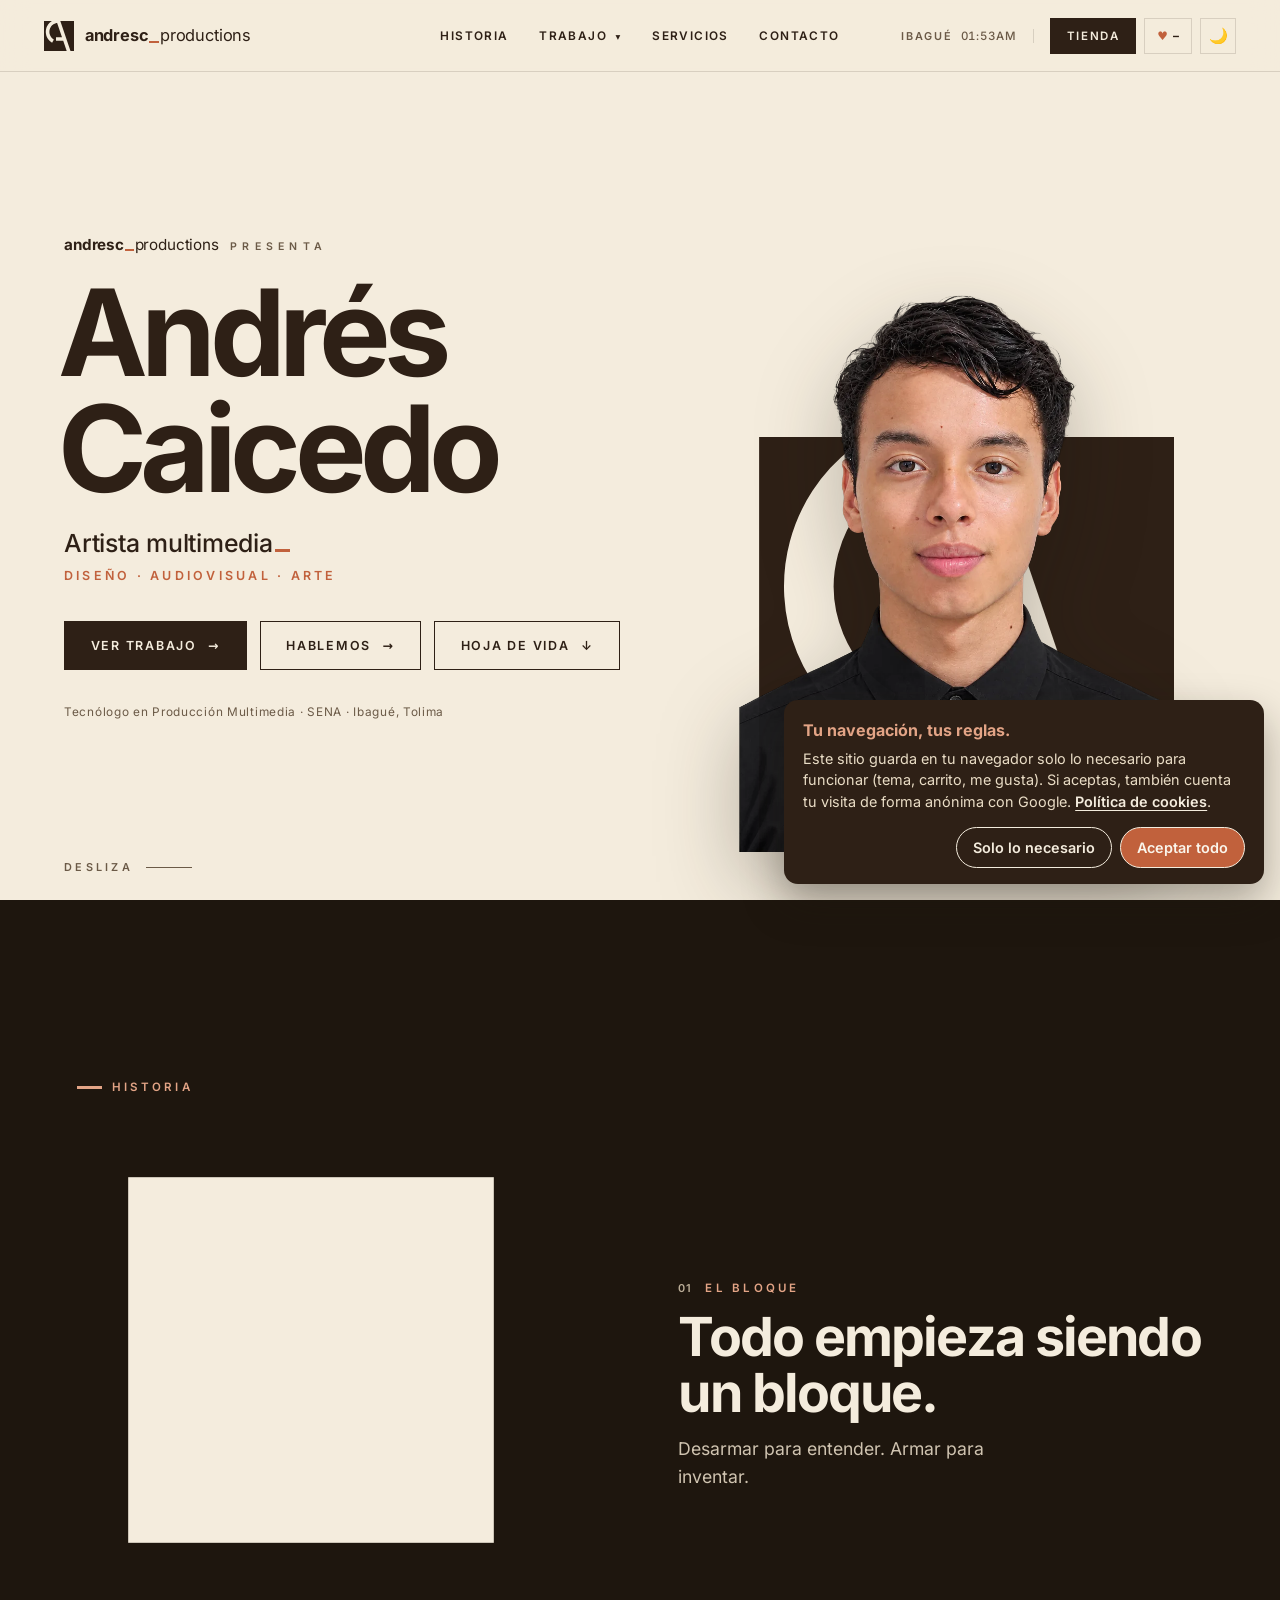
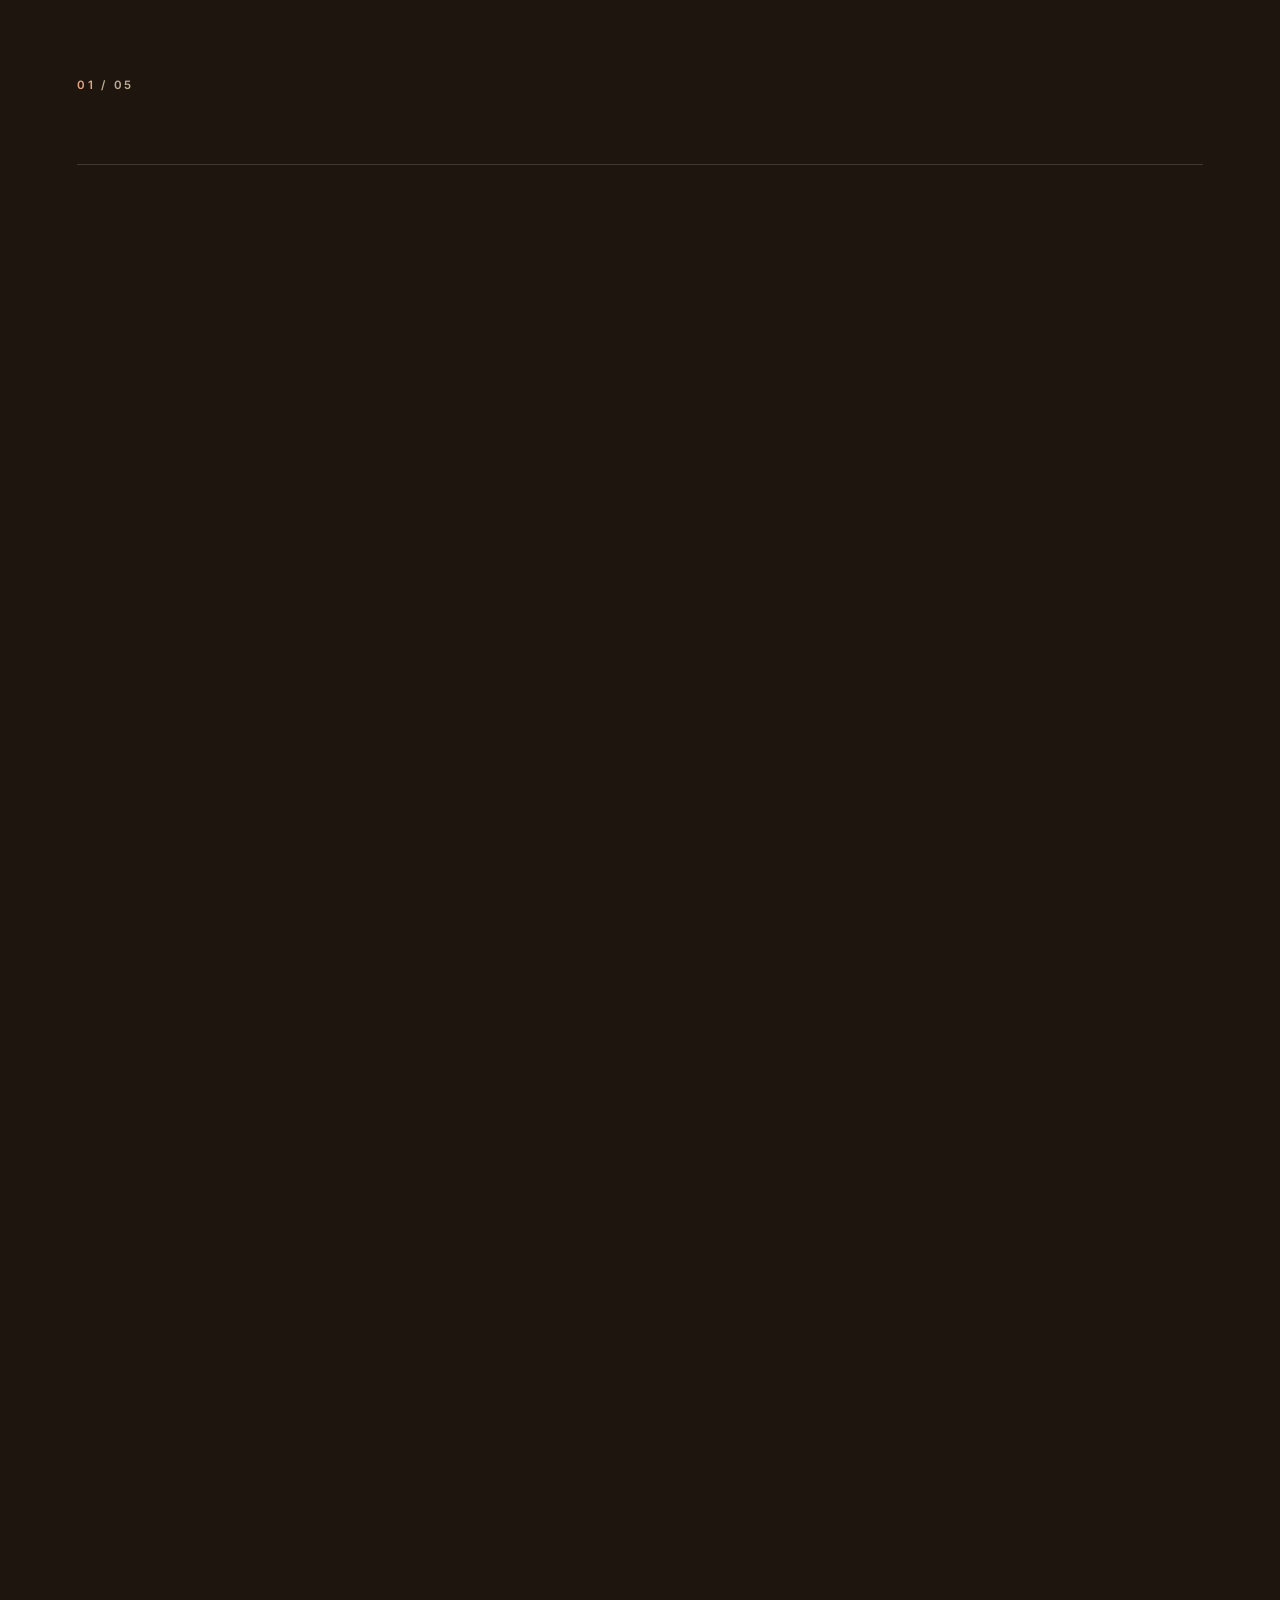
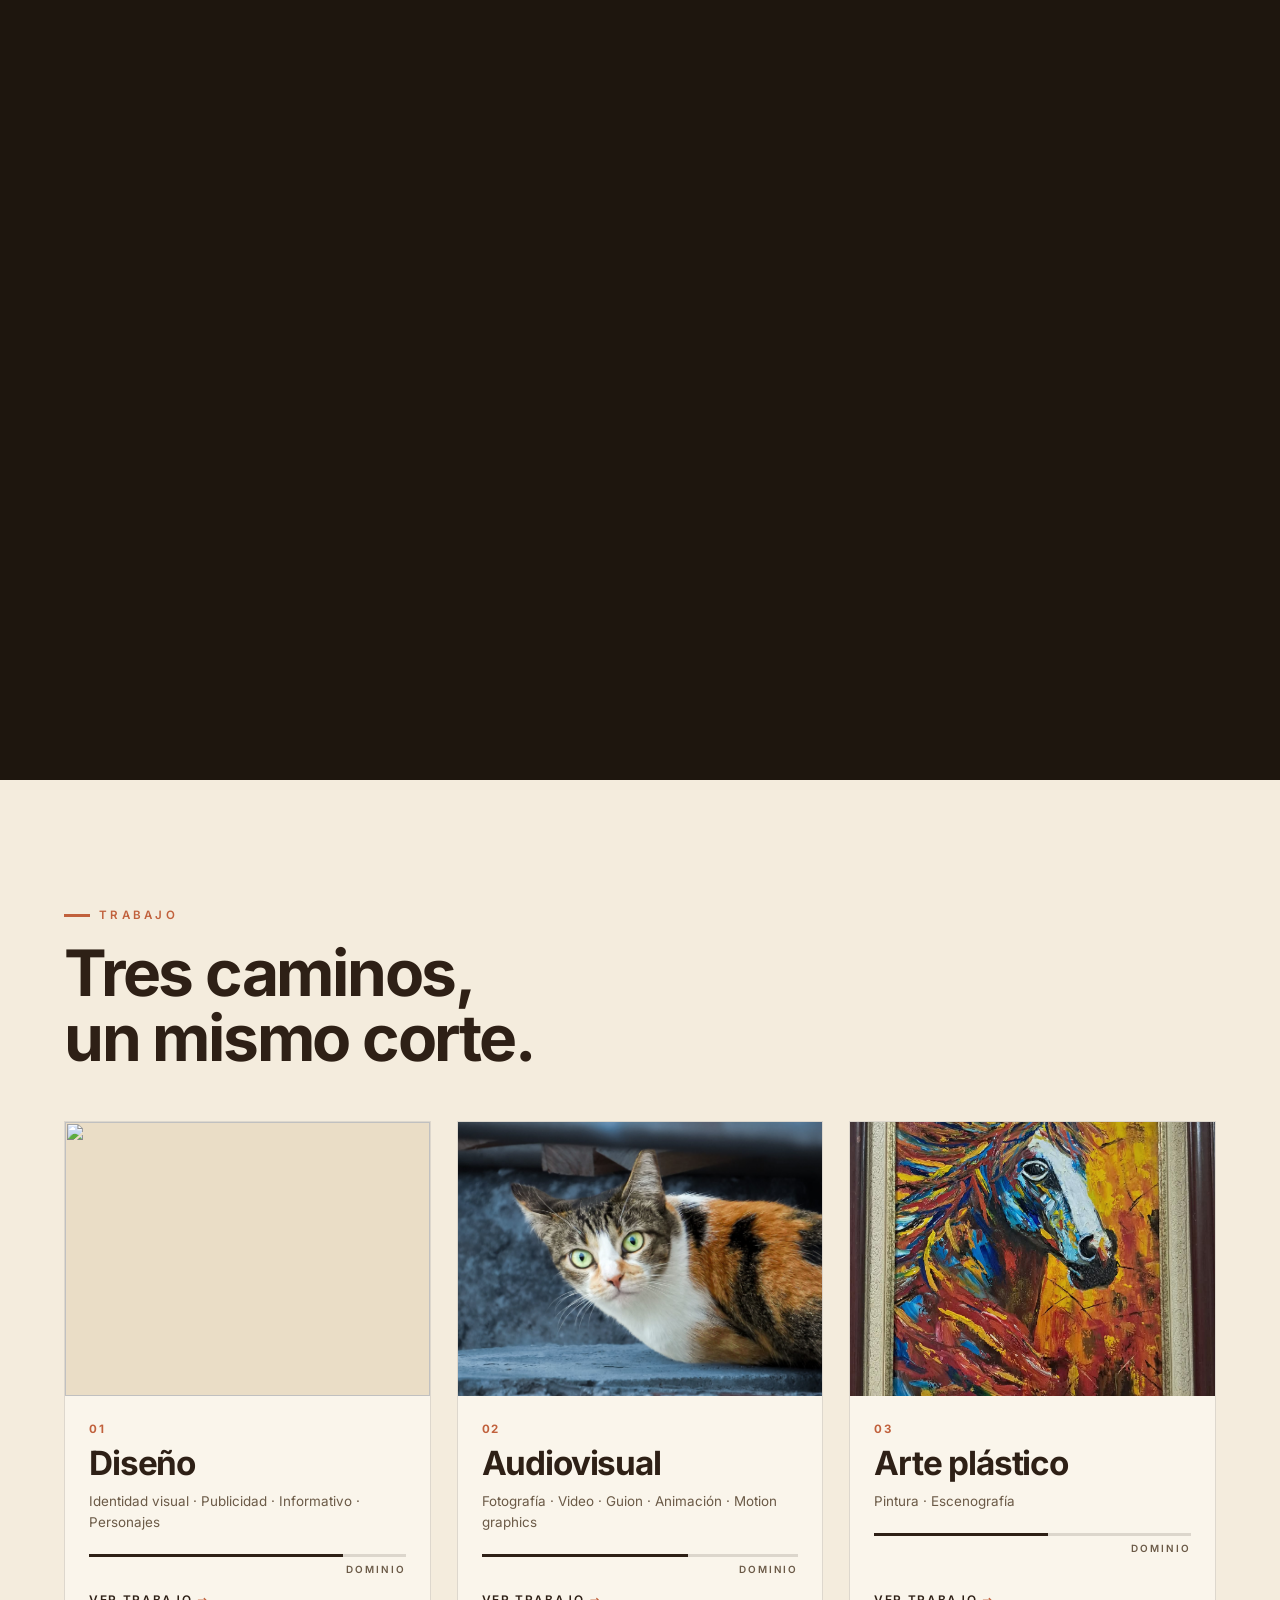
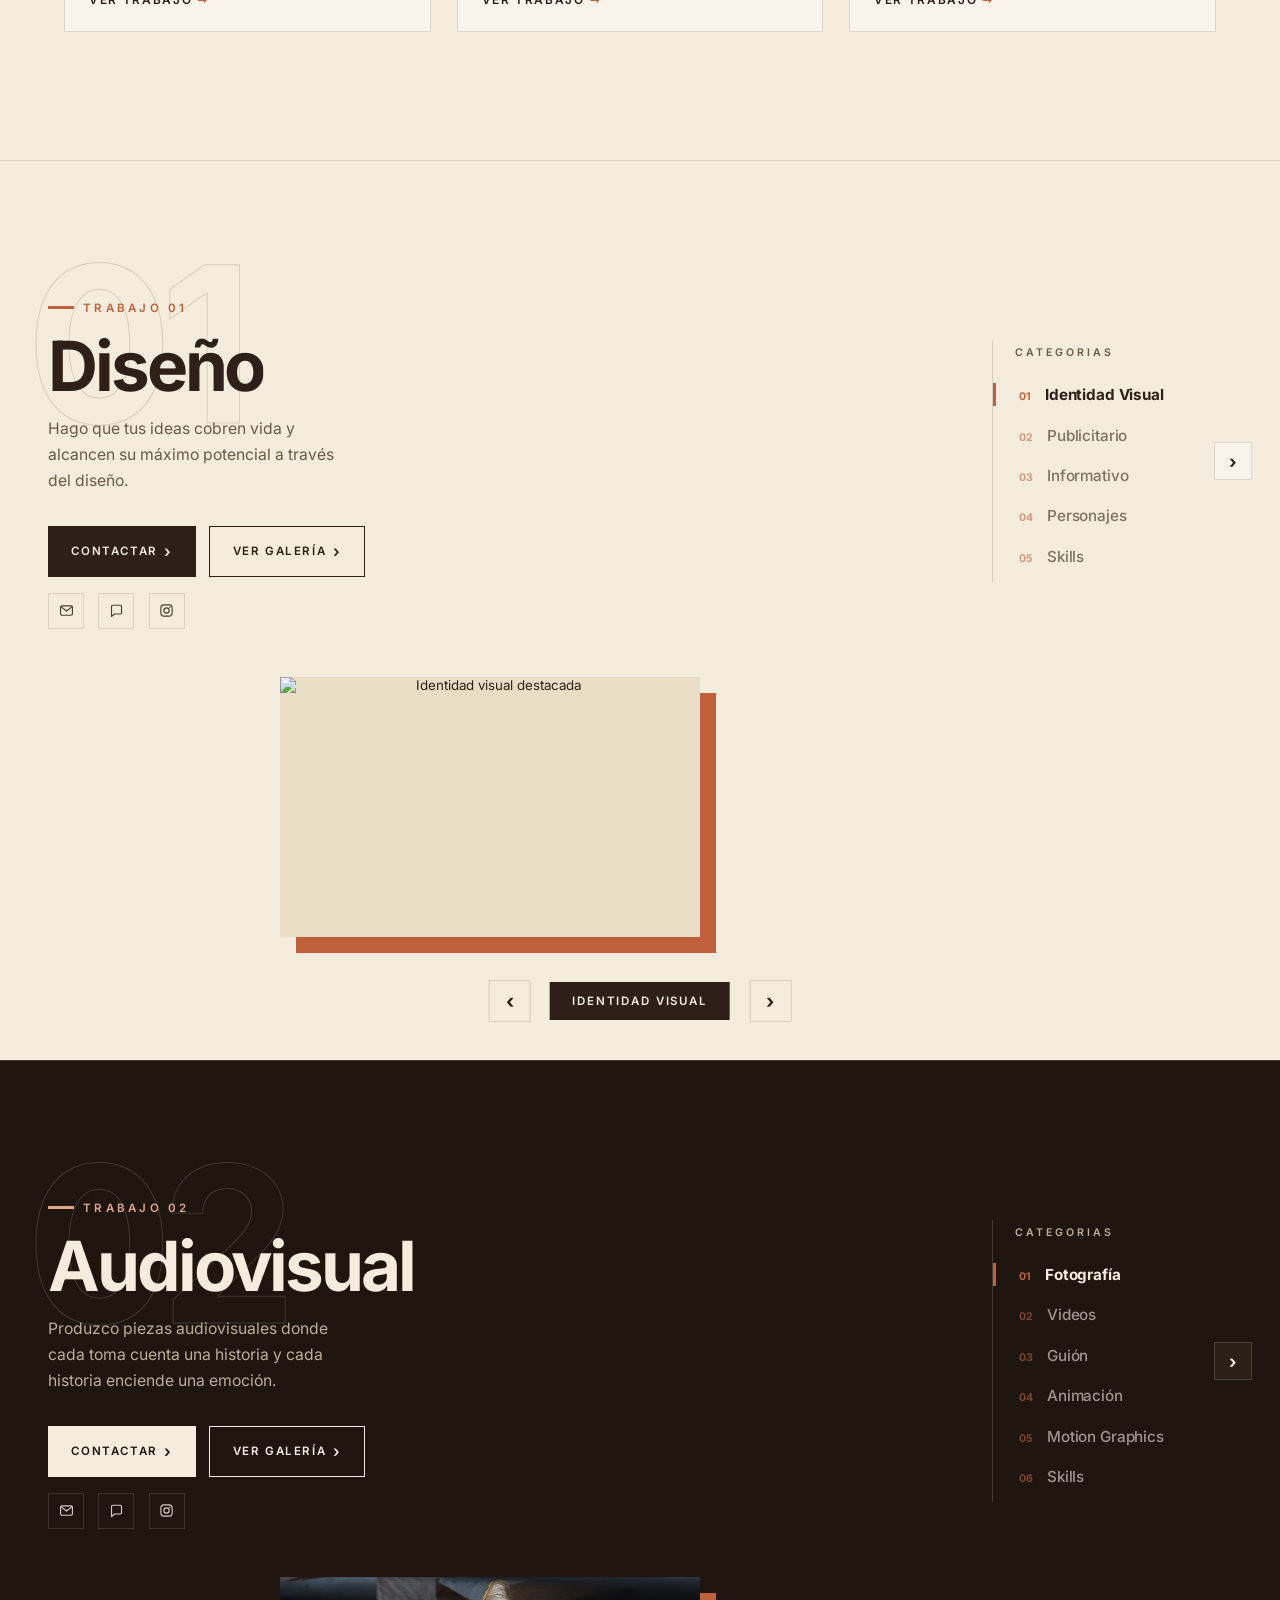
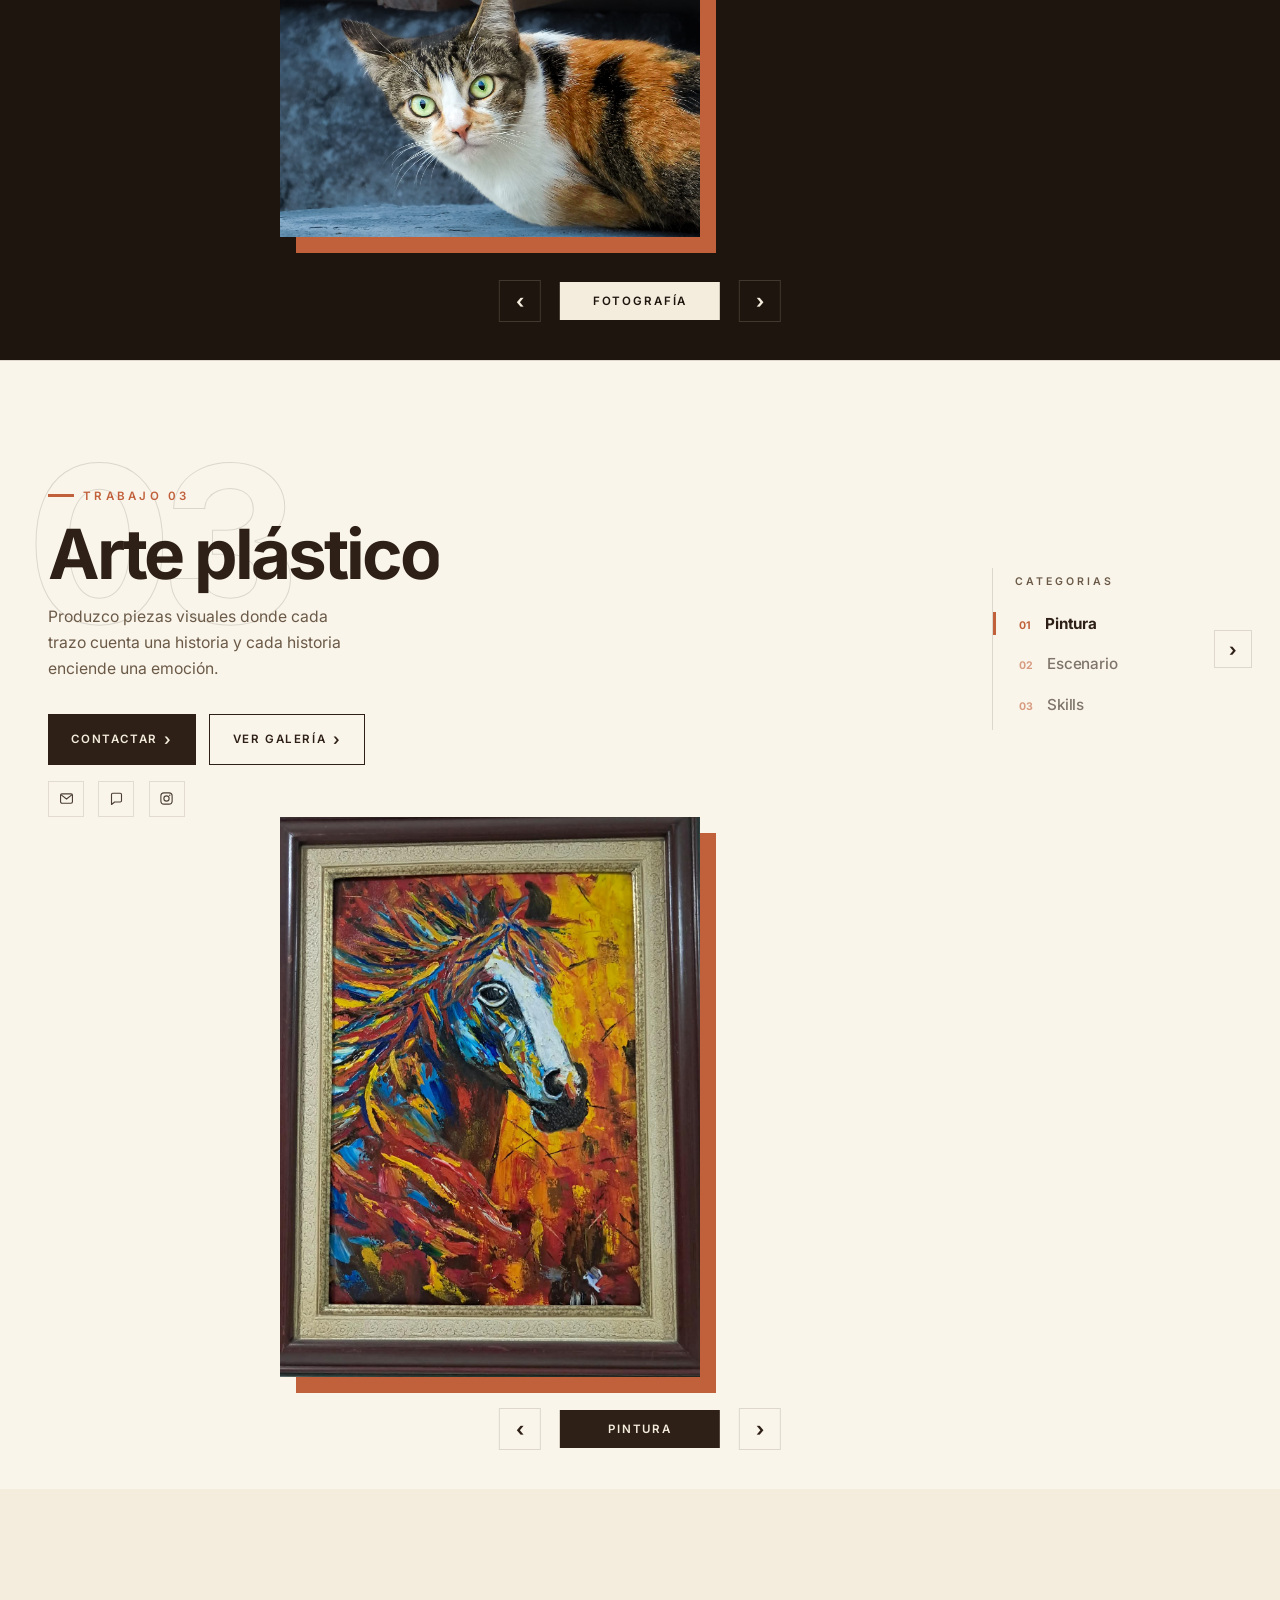
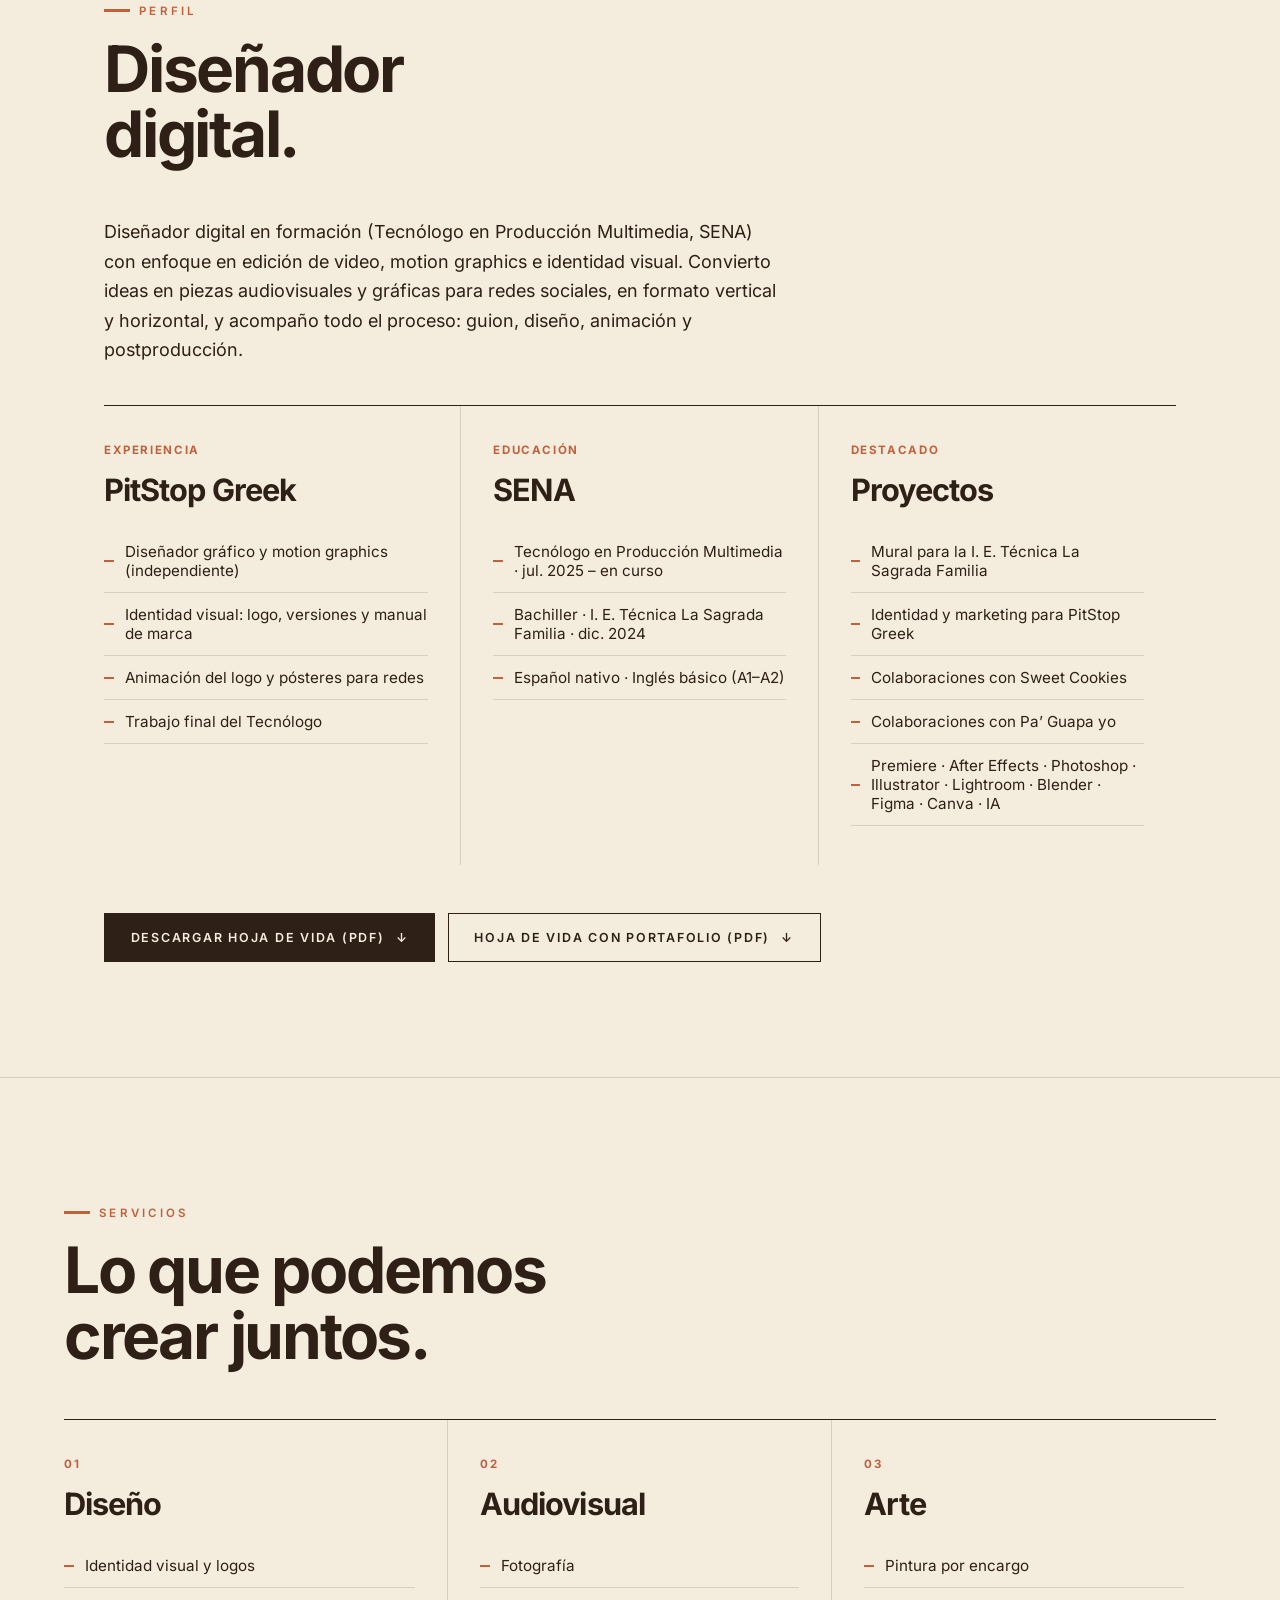
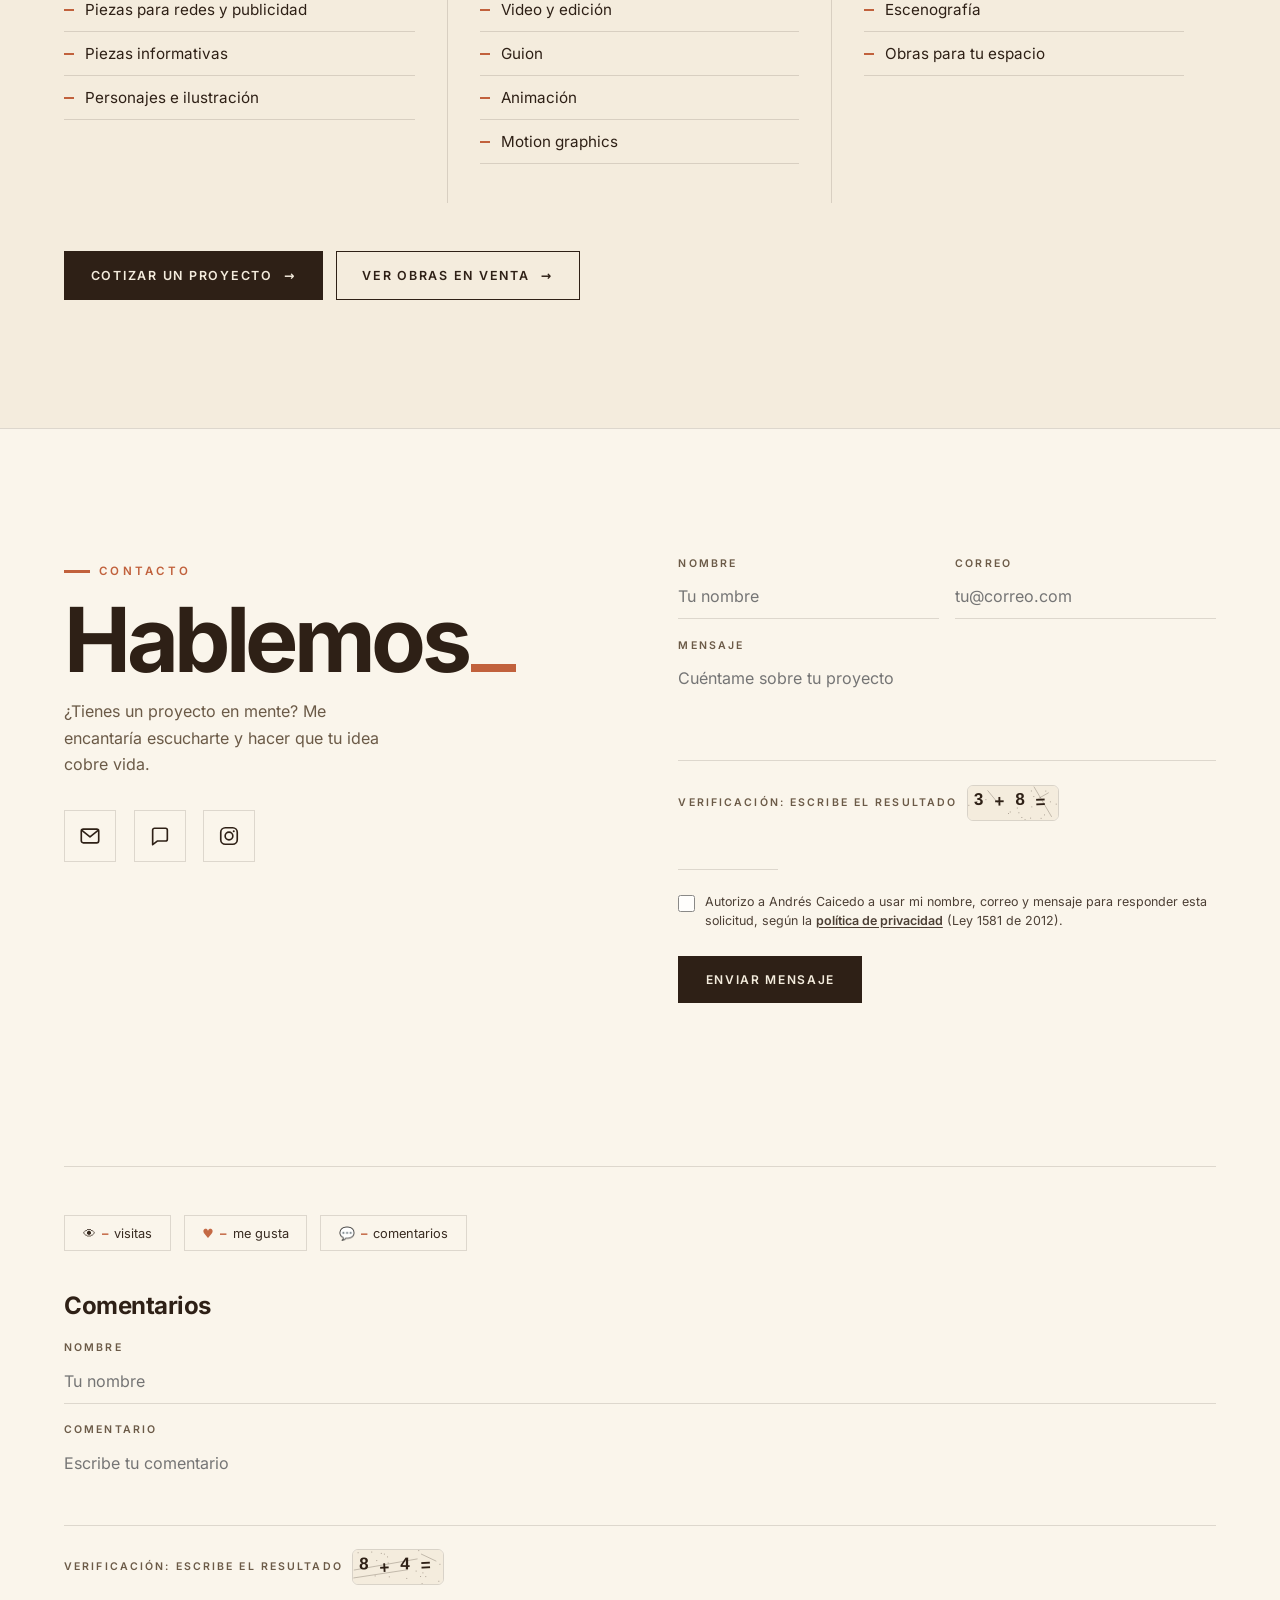
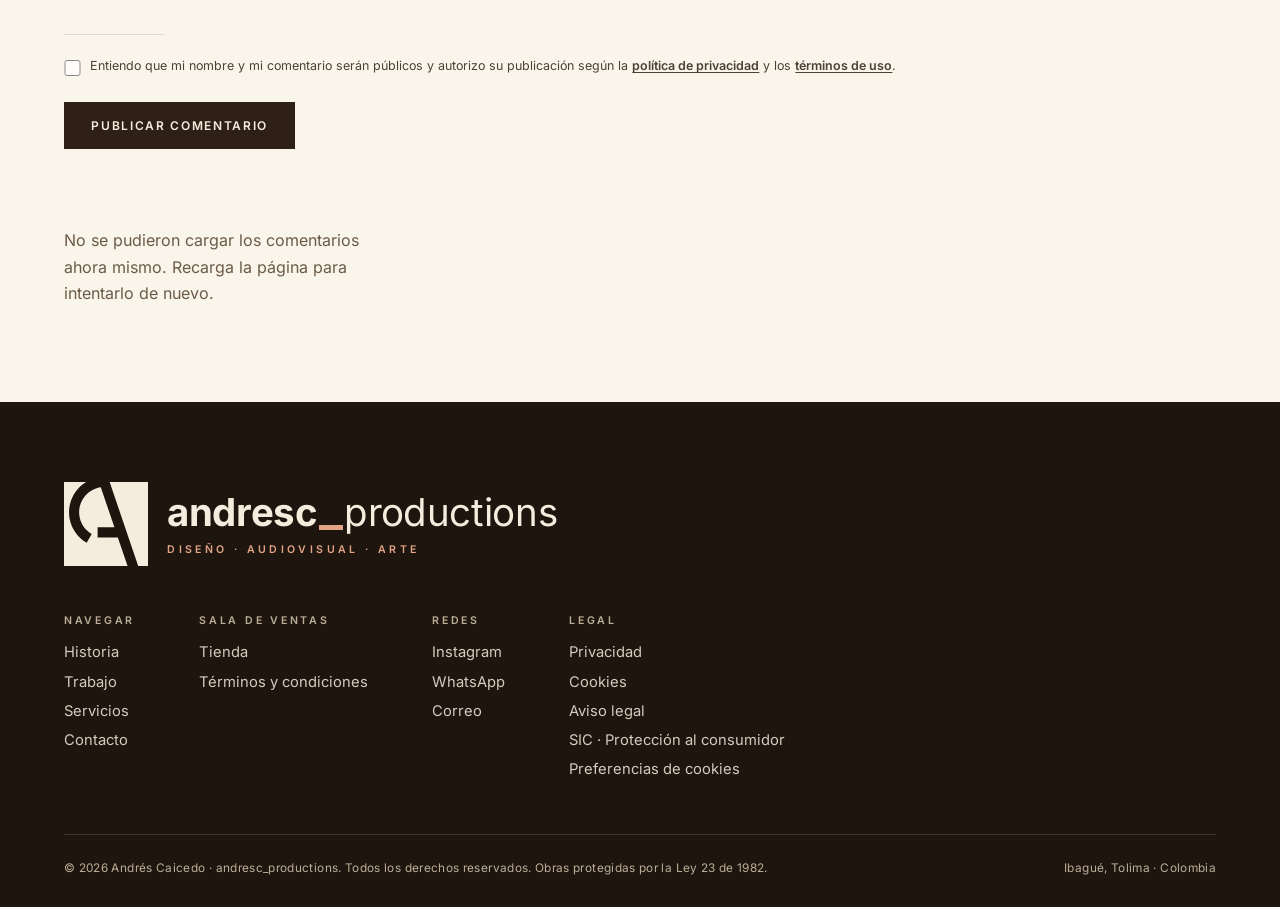
==== index.html @ f59bfa98 "Publicar portafolio andresc_productions" ====
<!DOCTYPE html>
<html lang="es">

<head>
  <meta charset="UTF-8">
  <meta name="viewport" content="width=device-width, initial-scale=1.0">
  <title>Andrés Caicedo · Artista multimedia | andresc_productions</title>
  <meta name="description" content="Portafolio de Andrés Caicedo, Tecnólogo en Producción Multimedia (SENA) en Ibagué, Tolima: proyectos de Diseño, Arte Plástico y Audiovisual.">
  <meta name="theme-color" content="#F4ECDD">

  <!-- SEGURIDAD -->
  <meta http-equiv="Content-Security-Policy" content="default-src 'self'; script-src 'self' https://docs.google.com; style-src 'self' 'unsafe-inline'; img-src 'self'; font-src 'self'; media-src 'self'; frame-src 'self' https://docs.google.com; form-action 'self' https://docs.google.com; base-uri 'self'; object-src 'none'; manifest-src 'none'; worker-src 'none'">
  <meta name="referrer" content="strict-origin-when-cross-origin">

  <link rel="icon" href="img/marca/favicon.ico" sizes="any">
  <link rel="icon" href="img/marca/favicon.svg" type="image/svg+xml">
  <link rel="apple-touch-icon" href="img/marca/apple-touch-icon.png">

  <link rel="stylesheet" href="css/estilos.css?v=20261104a">
  <link rel="stylesheet" href="css/marca-base.css?v=20261104a">
  <link rel="stylesheet" href="css/marca.css?v=20261112p">
  <link rel="stylesheet" href="seguridad/seguridad.css?v=20261004a">
  <link rel="stylesheet" href="legal/consentimiento.css?v=20261106a">
  <link rel="stylesheet" href="css/perfil.css">
</head>

<body>

  <!-- SÍMBOLO A·C (se reutiliza en el menú y en el pie) -->
  <svg class="m-simbolos" width="0" height="0" aria-hidden="true" focusable="false">
    <symbol id="m-iso" viewBox="0 0 100 100"><path fill="currentColor" fill-rule="evenodd" d="M100 100 100 0 54.34 0 88.34 100ZM0 0 0 100 75.66 100 64.10 66 40 66 40 54 60.02 54 43.80 6.30 41.63 6.68 39.48 7.24 37.37 7.95 35.32 8.81 33.34 9.83 31.44 10.98 29.63 12.28 27.93 13.71 26.33 15.25 24.85 16.92 23.50 18.69 22.28 20.55 21.21 22.50 20.28 24.52 19.55 26.48 18.92 28.62 18.41 31.05 18.11 33.39 18 35.87 18.08 38.22 18.35 40.56 18.83 43 19.51 45.39 20.38 47.72 21.45 49.97 22.63 52.01 24.04 54.05 25.53 55.88 27.16 57.58 29.02 59.23 31.01 60.72 33.01 61.99 26.99 72.37 24.67 70.92 22.43 69.32 20.31 67.58 18.30 65.70 16.42 63.69 14.68 61.57 13.08 59.33 11.72 57.16 10.41 54.74 9.27 52.24 8.29 49.67 7.53 47.22 6.88 44.55 6.41 41.85 6.12 39.11 6 36.37 6.07 33.62 6.31 30.88 6.74 28.17 7.34 25.48 8.11 22.85 9.06 20.27 10.17 17.75 11.36 15.48 12.78 13.13 14.24 11.02 15.94 8.86 17.79 6.82 19.76 4.91 21.85 3.13 24.06 1.49 26.37 0Z"/></symbol>
  </svg>

  <!-- INTRO «EL CORTE»: el logo se talla al abrir la página -->
  <div class="intro-corte" id="introCorte" role="dialog" aria-label="Presentación de andresc_productions">
    <div class="intro-escena">
      <svg class="intro-logo" viewBox="-12 -12 124 124" aria-hidden="true" focusable="false">
        <defs><mask id="introMascara" maskUnits="userSpaceOnUse" x="-20" y="-20" width="140" height="140"><rect x="-20" y="-20" width="140" height="140" fill="#fff"/><path class="ic ic-c" pathLength="1" d="M48 -14 L48 0 A36 36 0 0 0 30 67.18"/><path class="ic ic-d" pathLength="1" d="M43.49 -13.25 L86.51 113.25"/><path class="ic ic-b" pathLength="1" d="M68.4 60 L40 60"/></mask></defs>
        <rect class="intro-bloque" width="100" height="100" mask="url(#introMascara)"/>
      </svg>
      <p class="intro-palabra"><span class="marca-palabra"><b>andresc</b><i class="marca-guion" aria-hidden="true"></i>productions</span></p>
      <p class="intro-presenta">presenta</p>
    </div>
    <button type="button" class="intro-saltar" id="introSaltar">Saltar <span aria-hidden="true">›</span></button>
  </div>

  <!-- MENÚ -->
  <nav id="mainNav" aria-label="Principal">
    <a href="#home" class="nav-logo" aria-label="andresc_productions: volver al inicio">
      <svg class="nav-logo-icono" aria-hidden="true" focusable="false"><use href="#m-iso"/></svg>
      <span class="marca-palabra"><b>andresc</b><i class="marca-guion" aria-hidden="true"></i>productions</span>
    </a>
    <ul class="nav-links">
      <li><a href="#historia" class="nav-link" data-nav="historia">Historia</a></li>
      <li class="nav-dropdown">
        <button type="button" class="nav-link nav-cats-btn" id="navCatsBtn" aria-haspopup="true" aria-expanded="false">Trabajo <span class="nav-flecha" aria-hidden="true">▾</span></button>
        <ul class="nav-dropdown-menu" id="navCatsMenu">
          <li><a href="#work-diseno"><span class="menu-num">01</span>Diseño</a></li>
          <li><a href="#work-audiovisual"><span class="menu-num">02</span>Audiovisual</a></li>
          <li><a href="#work-arteplastico"><span class="menu-num">03</span>Arte plástico</a></li>
        </ul>
      </li>
      <li><a href="#servicios" class="nav-link" data-nav="servicios">Servicios</a></li>
      <li><a href="#contact" class="nav-link" data-nav="contact">Contacto</a></li>
    </ul>
    <div class="nav-acciones">
      <span class="nav-reloj"><span class="nav-ciudad">Ibagué</span><span class="nav-clock" id="navClock" aria-label="Hora actual en Colombia">--:-- --</span></span>
      <a href="tienda.html" class="nav-shop-btn">Tienda</a>
      <button type="button" class="nav-like-badge" id="navLikeBtn" aria-pressed="false" aria-label="Dar me gusta al portafolio">
        <span class="heart">♥</span><span id="navLikeCount">–</span>
      </button>
      <button type="button" class="theme-toggle" id="themeToggle" aria-pressed="false" aria-label="Cambiar a modo oscuro">
        <span class="theme-icon">🌙</span>
      </button>
    </div>
  </nav>

  <!-- PORTADA -->
  <section id="home" class="portada" aria-labelledby="portadaNombre">
    <div class="portada-texto">
      <p class="portada-presenta"><span class="marca-palabra"><b>andresc</b><i class="marca-guion" aria-hidden="true"></i>productions</span> <span>presenta</span></p>
      <h1 class="portada-nombre" id="portadaNombre"><span class="pn-linea"><span>Andrés</span></span><span class="pn-linea"><span>Caicedo</span></span></h1>
      <p class="portada-rol">Artista multimedia<i class="marca-guion" aria-hidden="true"></i></p>
      <p class="portada-areas">Diseño · Audiovisual · Arte</p>
      <div class="portada-ctas">
        <a href="#disciplinas" class="m-boton m-boton-lleno">Ver trabajo <span aria-hidden="true">→</span></a>
        <a href="#contact" class="m-boton m-boton-linea">Hablemos <span aria-hidden="true">→</span></a>
        <a href="docs/Hoja_de_vida_Andres_Caicedo.pdf" class="m-boton m-boton-linea" target="_blank" rel="noopener" download>Hoja de vida <span aria-hidden="true">↓</span></a>
      </div>
      <p class="portada-dato">Tecnólogo en Producción Multimedia · SENA · Ibagué, Tolima</p>
    </div>
    <div class="portada-visual" aria-hidden="true">
      <span class="portada-bloque"></span>
      <svg class="portada-cortes" viewBox="0 0 100 100" focusable="false"><path d="M48 -14 L48 0 A36 36 0 0 0 30 67.18"/><path d="M43.49 -13.25 L86.51 113.25"/><path d="M68.4 60 L40 60"/></svg>
      <img class="portada-cara" src="img/marca/andres_rostro.webp" alt="" width="900" height="1080" fetchpriority="high">
    </div>
    <a href="#historia" class="portada-bajar"><span>Desliza</span><i aria-hidden="true"></i></a>
  </section>

  <!-- MI HISTORIA: el logo se talla mientras bajas -->
  <section id="historia" class="historia" aria-labelledby="historiaTitulo">
    <h2 id="historiaTitulo" class="m-oculto">Mi historia</h2>
    <div class="historia-fijo">
      <div class="historia-visual">
        <span class="m-etiqueta">historia</span>
        <svg class="historia-svg" viewBox="-14 -14 128 128" aria-hidden="true" focusable="false">
          <defs><mask id="historiaMascara" maskUnits="userSpaceOnUse" x="-20" y="-20" width="140" height="140"><rect x="-20" y="-20" width="140" height="140" fill="#fff"/><path class="hc hc-c" pathLength="1" d="M48 -14 L48 0 A36 36 0 0 0 30 67.18"/><path class="hc hc-d" pathLength="1" d="M43.49 -13.25 L86.51 113.25"/><path class="hc hc-b" pathLength="1" d="M68.4 60 L40 60"/></mask><clipPath id="historiaRecorte"><rect width="100" height="100"/></clipPath></defs>
          <rect class="historia-bloque" width="100" height="100" mask="url(#historiaMascara)"/>
          <g clip-path="url(#historiaRecorte)">
            <path class="hb hb-c" pathLength="1" d="M48 -14 L48 0 A36 36 0 0 0 30 67.18"/><path class="hb hb-d" pathLength="1" d="M43.49 -13.25 L86.51 113.25"/><path class="hb hb-b" pathLength="1" d="M68.4 60 L40 60"/>
          </g>
        </svg>
        <p class="historia-firma"><span class="marca-palabra"><b>andresc</b><i class="marca-guion" aria-hidden="true"></i>productions</span></p>
        <p class="historia-contador" aria-hidden="true"><span id="historiaNum">01</span> / 05</p>
      </div>
      <ol class="historia-pasos">
        <li class="historia-paso es-actual" data-paso="0">
          <span class="hp-titulo"><span class="hp-num">01</span>El bloque</span>
          <p class="hp-frase">Todo empieza siendo un bloque.</p>
          <p class="hp-nota">Desarmar para entender. Armar para inventar.</p>
        </li>
        <li class="historia-paso" data-paso="1">
          <span class="hp-titulo"><span class="hp-num">02</span>La curva</span>
          <p class="hp-frase">La vida da giros.</p>
          <p class="hp-nota">Casi nunca es el camino que uno planeó.</p>
        </li>
        <li class="historia-paso" data-paso="2">
          <span class="hp-titulo"><span class="hp-num">03</span>El corte</span>
          <p class="hp-frase">Hasta que uno decide.</p>
          <p class="hp-nota">2022 · El arte me encontró.</p>
        </li>
        <li class="historia-paso" data-paso="3">
          <span class="hp-titulo"><span class="hp-num">04</span>La pausa</span>
          <p class="hp-frase">También hay pausas.</p>
          <p class="hp-nota">Detenerse no es rendirse.</p>
        </li>
        <li class="historia-paso" data-paso="4">
          <span class="hp-titulo"><span class="hp-num">05</span>Lo abierto</span>
          <p class="hp-frase">El camino uno lo moldea.</p>
          <p class="hp-nota">Diseño · Audiovisual · Arte</p>
        </li>
      </ol>
      <div class="historia-barra" aria-hidden="true"><span id="historiaBarra"></span></div>
    </div>
  </section>

  <!-- TRES CAMINOS (índice del trabajo) -->
  <section id="disciplinas" class="caminos" aria-labelledby="caminosTitulo">
    <header class="m-cabeza" data-reveal>
      <span class="m-etiqueta">trabajo</span>
      <h2 class="m-titulo" id="caminosTitulo">Tres caminos,<br>un mismo corte.</h2>
    </header>
    <div class="caminos-grid">
      <a href="#work-diseno" class="camino" data-reveal>
        <span class="camino-foto"><img src="img/proyectos.md/Dise%C3%B1os/Identidad%20visual/paginas/pagina-01.jpg" alt="" loading="lazy"></span>
        <span class="camino-cuerpo">
          <span class="camino-num">01</span>
          <span class="camino-nombre">Diseño</span>
          <span class="camino-cats">Identidad visual · Publicidad · Informativo · Personajes</span>
          <span class="camino-nivel" style="--nivel:80%"><span class="camino-nivel-texto">Dominio</span></span>
          <span class="camino-ir">Ver trabajo <span aria-hidden="true">→</span></span>
        </span>
      </a>
      <a href="#work-audiovisual" class="camino" data-reveal>
        <span class="camino-foto"><img src="img/proyectos.md/Audio%20Visual/Fotografia/3.2.jpg" alt="" loading="lazy"></span>
        <span class="camino-cuerpo">
          <span class="camino-num">02</span>
          <span class="camino-nombre">Audiovisual</span>
          <span class="camino-cats">Fotografía · Video · Guion · Animación · Motion graphics</span>
          <span class="camino-nivel" style="--nivel:65%"><span class="camino-nivel-texto">Dominio</span></span>
          <span class="camino-ir">Ver trabajo <span aria-hidden="true">→</span></span>
        </span>
      </a>
      <a href="#work-arteplastico" class="camino" data-reveal>
        <span class="camino-foto"><img src="img/proyectos.md/Arteplastico/Pintura/Caballo.jpeg" alt="" loading="lazy"></span>
        <span class="camino-cuerpo">
          <span class="camino-num">03</span>
          <span class="camino-nombre">Arte plástico</span>
          <span class="camino-cats">Pintura · Escenografía</span>
          <span class="camino-nivel" style="--nivel:55%"><span class="camino-nivel-texto">Dominio</span></span>
          <span class="camino-ir">Ver trabajo <span aria-hidden="true">→</span></span>
        </span>
      </a>
    </div>
  </section>

  <!-- WORK — DISEÑO -->
  <section id="work-diseno" class="work-page"
    data-title="DISEÑOS"
    data-bgs="img/Perfil.jpg/Pgn3/Fondolineas1pgn3.webp">
    <div class="work-bg" style="background-image:url('img/Perfil.jpg/Pgn3/Fondolineas1pgn3.webp')"></div>

    <span class="work-num" aria-hidden="true">01</span>
    <div class="work-left" data-reveal>
      <span class="m-etiqueta">trabajo 01</span>
      <h2><span>Diseño</span></h2>
      <p>Hago que tus ideas cobren vida y alcancen su máximo potencial a través del diseño.</p>

      <div class="work-actions">
        <div class="work-cta-row">
          <a href="#contact" class="btn-contact">Contactar <span class="arrow">›</span></a>
          <button type="button" class="btn-gallery" data-gallery-btn>Ver galería <span class="arrow">›</span></button>
        </div>
        <div class="socials">
          <a href="https://mail.google.com/mail/?view=cm&fs=1&to=andrescproductions323%40gmail.com&su=Hola%20Andr%C3%A9s%2C%20tengo%20un%20proyecto%20en%20mente&body=Hola%20Andr%C3%A9s%2C%0A%0AMi%20nombre%20es%20%5Btu%20nombre%5D%20y%20vi%20tu%20portafolio.%20Me%20gustar%C3%ADa%20conversar%20sobre%20un%20proyecto%20que%20tengo%20en%20mente.%0A%0AQuedo%20atento%20a%20tu%20respuesta.%0A%0A%C2%A1Saludos%21" target="_blank" rel="noopener noreferrer" title="Correo" aria-label="Escribir por correo">
            <svg viewBox="0 0 24 24" fill="none" stroke="currentColor" stroke-width="1.8" stroke-linecap="round" stroke-linejoin="round" aria-hidden="true"><rect x="2.5" y="4.5" width="19" height="15" rx="2.2"></rect><path d="M3.5 6.2l8.5 6.7 8.5-6.7"></path></svg>
          </a>
          <a href="https://wa.me/573227379954?text=Hola%20Andr%C3%A9s%2C%20vi%20tu%20portafolio%20y%20me%20gustar%C3%ADa%20conversar%20sobre%20un%20proyecto%20que%20tengo%20en%20mente.%20%C2%BFPodr%C3%ADamos%20hablar%3F" target="_blank" rel="noopener noreferrer" title="WhatsApp" aria-label="Escribir por WhatsApp">
            <svg viewBox="0 0 24 24" fill="none" stroke="currentColor" stroke-width="1.8" stroke-linecap="round" stroke-linejoin="round" aria-hidden="true"><path d="M4 5.5A2 2 0 0 1 6 3.5h12a2 2 0 0 1 2 2v10a2 2 0 0 1-2 2H9l-5 4V5.5z"></path></svg>
          </a>
          <a href="https://www.instagram.com/andresc_productions?stkn=bDYwajUxdnJ6OXJr" target="_blank" rel="noopener noreferrer" title="Instagram" aria-label="Ver Instagram">
            <svg viewBox="0 0 24 24" fill="none" stroke="currentColor" stroke-width="1.8" aria-hidden="true"><rect x="3" y="3" width="18" height="18" rx="5"></rect><circle cx="12" cy="12" r="4.2"></circle><circle cx="17.2" cy="6.8" r="1.1" fill="currentColor" stroke="none"></circle></svg>
          </a>
        </div>
      </div>
    </div>

    <div class="work-categorias-wrap">
      <button type="button" class="cat-toggle" aria-expanded="true" aria-label="Ocultar Categorías de Diseño">›</button>
      <aside class="work-categorias" aria-label="Categorías de Diseño">
            <span class="cat-chip">CATEGORIAS</span>
            <div class="cat-list" role="listbox">
              <button class="cat-btn active" data-cat="IDENTIDAD VISUAL">Identidad Visual</button>
              <button class="cat-btn" data-cat="PUBLICITARIO">Publicitario</button>
              <button class="cat-btn" data-cat="INFORMATIVO">Informativo</button>
              <button class="cat-btn" data-cat="PERSONAJES">Personajes</button>
              <button class="cat-btn cat-btn-skills" data-cat="SKILLS">Skills</button>
            </div>
          </aside>
    </div>

    <button type="button" class="featured-photo-big" id="identidadPhotoBig" data-for="IDENTIDAD VISUAL" aria-label="Ver galería de identidad visual">
      <span class="photo-crop">
        <img src="img/proyectos.md/Diseños/Identidad%20visual/paginas/pagina-01.jpg" alt="Identidad visual destacada" loading="lazy">
      </span>
    </button>

    <button type="button" class="featured-photo-big" id="publicitarioPhotoBig" data-for="PUBLICITARIO" aria-label="Ver galería de publicitario">
      <span class="photo-crop">
        <img src="img/proyectos.md/Dise%C3%B1os/Publicidad/feed_01_diseno.jpg" alt="Post de Instagram: Cada línea tiene una razón" loading="lazy">
      </span>
    </button>

    <button type="button" class="featured-photo-big" id="informativoPhotoBig" data-for="INFORMATIVO" aria-label="Ver galería de informativo">
      <span class="photo-crop">
        <img src="img/proyectos.md/Diseños/Informativo/yosena.jpeg" alt="Informativo destacado" loading="lazy">
      </span>
    </button>

    <button type="button" class="featured-photo-big" id="personajesDisenoPhotoBig" data-for="PERSONAJES" aria-label="Ver galería de personajes">
      <span class="photo-crop">
        <img src="img/proyectos.md/Diseños/Personajes/personaje_color.webp" alt="Personajes destacado" loading="lazy">
      </span>
    </button>

    <div class="featured-skills" data-for="SKILLS" aria-label="Herramientas de Diseño">
      <div class="featured-skills-card">
        <button type="button" class="skills-rotator" id="skillsRotator" aria-haspopup="dialog" aria-controls="skillsModal" aria-label="Ver todas las herramientas">
          <span class="skill-icon" id="skillsRotatorIcon">
            <img src="img/proyectos.md/Diseños/Skills/Illustrator.png" alt="" id="skillsRotatorImg">
          </span>
          <span class="skill-name" id="skillsRotatorName">Illustrator</span>
        </button>
      </div>
    </div>

    <div class="skills-modal" id="skillsModal" role="dialog" aria-modal="true" aria-label="Herramientas de Diseño" hidden>
      <div class="skills-modal-backdrop" data-skills-close></div>
      <div class="skills-modal-panel">
        <button type="button" class="skills-modal-close" data-skills-close aria-label="Cerrar">×</button>
        <span class="featured-skills-title">Herramientas</span>
        <div class="skills-tools">
          <a class="skill-tool" href="https://www.adobe.com/products/illustrator.html" target="_blank" rel="noopener noreferrer" title="Adobe Illustrator">
            <span class="skill-icon">
              <img src="img/proyectos.md/Diseños/Skills/Illustrator.png" alt="Adobe Illustrator" loading="lazy">
            </span>
            <span class="skill-name">Illustrator</span>
          </a>
          <a class="skill-tool" href="https://www.adobe.com/products/photoshop.html" target="_blank" rel="noopener noreferrer" title="Adobe Photoshop">
            <span class="skill-icon">
              <img src="img/proyectos.md/Diseños/Skills/photoshop.png" alt="Adobe Photoshop" loading="lazy">
            </span>
            <span class="skill-name">Photoshop</span>
          </a>
          <a class="skill-tool" href="https://www.figma.com/" target="_blank" rel="noopener noreferrer" title="Figma">
            <span class="skill-icon">
              <img src="img/proyectos.md/Diseños/Skills/Figma.png" alt="Figma" loading="lazy">
            </span>
            <span class="skill-name">Figma</span>
          </a>
          <a class="skill-tool" href="https://www.blender.org/" target="_blank" rel="noopener noreferrer" title="Blender">
            <span class="skill-icon">
              <img src="img/proyectos.md/Diseños/Skills/Blender.png" alt="Blender" loading="lazy">
            </span>
            <span class="skill-name">Blender</span>
          </a>
          <a class="skill-tool" href="https://www.canva.com/" target="_blank" rel="noopener noreferrer" title="Canva">
            <span class="skill-icon">
              <img src="img/proyectos.md/Diseños/Skills/canva.png" alt="Canva" loading="lazy">
            </span>
            <span class="skill-name">Canva</span>
          </a>
        </div>
      </div>
    </div>

    <div class="work-bottom-nav">
      <button class="nav-arrow nav-prev" aria-label="Categoría anterior">‹</button>
      <span class="nav-current">IDENTIDAD VISUAL</span>
      <button class="nav-arrow nav-next" aria-label="Categoría siguiente">›</button>
    </div>
  </section>

  <!-- WORK — AUDIOVISUAL -->
  <section id="work-audiovisual" class="work-page"
    data-title="AUDIOVISUAL"
    data-bgs="img/Perfil.jpg/Pgn4/Fondolineas1pgn4.webp">
    <div class="work-bg" style="background-image:url('img/Perfil.jpg/Pgn4/Fondolineas1pgn4.webp')"></div>

    <span class="work-num" aria-hidden="true">02</span>
    <div class="work-left" data-reveal>
      <span class="m-etiqueta">trabajo 02</span>
      <h2><span>Audiovisual</span></h2>
      <p>Produzco piezas audiovisuales donde cada toma cuenta una historia y cada historia enciende una emoción.</p>

      <div class="work-actions">
        <div class="work-cta-row">
          <a href="#contact" class="btn-contact">Contactar <span class="arrow">›</span></a>
          <button type="button" class="btn-gallery" data-gallery-btn>Ver galería <span class="arrow">›</span></button>
        </div>
        <div class="socials">
          <a href="https://mail.google.com/mail/?view=cm&fs=1&to=andrescproductions323%40gmail.com&su=Hola%20Andr%C3%A9s%2C%20tengo%20un%20proyecto%20en%20mente&body=Hola%20Andr%C3%A9s%2C%0A%0AMi%20nombre%20es%20%5Btu%20nombre%5D%20y%20vi%20tu%20portafolio.%20Me%20gustar%C3%ADa%20conversar%20sobre%20un%20proyecto%20que%20tengo%20en%20mente.%0A%0AQuedo%20atento%20a%20tu%20respuesta.%0A%0A%C2%A1Saludos%21" target="_blank" rel="noopener noreferrer" title="Correo" aria-label="Escribir por correo">
            <svg viewBox="0 0 24 24" fill="none" stroke="currentColor" stroke-width="1.8" stroke-linecap="round" stroke-linejoin="round" aria-hidden="true"><rect x="2.5" y="4.5" width="19" height="15" rx="2.2"></rect><path d="M3.5 6.2l8.5 6.7 8.5-6.7"></path></svg>
          </a>
          <a href="https://wa.me/573227379954?text=Hola%20Andr%C3%A9s%2C%20vi%20tu%20portafolio%20y%20me%20gustar%C3%ADa%20conversar%20sobre%20un%20proyecto%20que%20tengo%20en%20mente.%20%C2%BFPodr%C3%ADamos%20hablar%3F" target="_blank" rel="noopener noreferrer" title="WhatsApp" aria-label="Escribir por WhatsApp">
            <svg viewBox="0 0 24 24" fill="none" stroke="currentColor" stroke-width="1.8" stroke-linecap="round" stroke-linejoin="round" aria-hidden="true"><path d="M4 5.5A2 2 0 0 1 6 3.5h12a2 2 0 0 1 2 2v10a2 2 0 0 1-2 2H9l-5 4V5.5z"></path></svg>
          </a>
          <a href="https://www.instagram.com/andresc_productions?stkn=bDYwajUxdnJ6OXJr" target="_blank" rel="noopener noreferrer" title="Instagram" aria-label="Ver Instagram">
            <svg viewBox="0 0 24 24" fill="none" stroke="currentColor" stroke-width="1.8" aria-hidden="true"><rect x="3" y="3" width="18" height="18" rx="5"></rect><circle cx="12" cy="12" r="4.2"></circle><circle cx="17.2" cy="6.8" r="1.1" fill="currentColor" stroke="none"></circle></svg>
          </a>
        </div>
      </div>
    </div>

    <div class="work-categorias-wrap">
      <button type="button" class="cat-toggle" aria-expanded="true" aria-label="Ocultar Categorías de Audiovisual">›</button>
      <aside class="work-categorias" aria-label="Categorías de Audiovisual">
            <span class="cat-chip">CATEGORIAS</span>
            <div class="cat-list" role="listbox">
              <button class="cat-btn active" data-cat="FOTOGRAFÍA">Fotografía</button>
              <button class="cat-btn" data-cat="VIDEOS">Videos</button>
              <button class="cat-btn" data-cat="GUIÓN">Guión</button>
              <button class="cat-btn" data-cat="ANIMACIÓN">Animación</button>
              <button class="cat-btn" data-cat="MOTION GRAPHICS">Motion Graphics</button>
              <button class="cat-btn cat-btn-skills" data-cat="SKILLS">Skills</button>
            </div>
          </aside>
    </div>

    <button type="button" class="featured-photo-big active" id="fotoPhotoBig" data-for="FOTOGRAFÍA" aria-label="Ver galería de fotografía">
      <span class="photo-crop">
        <img src="img/proyectos.md/Audio%20Visual/Fotografia/3.2.jpg" alt="Fotografía destacada" loading="lazy">
      </span>
    </button>

    <button type="button" class="featured-photo-big" id="videoPhotoBig" data-for="VIDEOS" aria-label="Ver galería de videos">
      <span class="photo-crop">
        <video src="img/proyectos.md/Audio%20Visual/Videos/Video1.mp4" poster="img/proyectos.md/Audio%20Visual/Videos/posters/Video1.jpg" muted loop playsinline preload="none" aria-label="Video destacado"></video>
      </span>
    </button>

    <button type="button" class="featured-photo-big" id="guionPhotoBig" data-for="GUIÓN" aria-label="Ver el guión">
      <span class="photo-crop">
        <span class="doc-scroll-track doc-scroll-track-mini" aria-hidden="true">
          <img src="img/proyectos.md/Audio%20Visual/Gui%C3%B3n/paginas/pagina-1.jpg" alt="" loading="lazy">
          <img src="img/proyectos.md/Audio%20Visual/Gui%C3%B3n/paginas/pagina-2.jpg" alt="" loading="lazy">
          <img src="img/proyectos.md/Audio%20Visual/Gui%C3%B3n/paginas/pagina-3.jpg" alt="" loading="lazy">
          <img src="img/proyectos.md/Audio%20Visual/Gui%C3%B3n/paginas/pagina-4.jpg" alt="" loading="lazy">
          <img src="img/proyectos.md/Audio%20Visual/Gui%C3%B3n/paginas/pagina-5.jpg" alt="" loading="lazy">
          <img src="img/proyectos.md/Audio%20Visual/Gui%C3%B3n/paginas/pagina-6.jpg" alt="" loading="lazy">
          <img src="img/proyectos.md/Audio%20Visual/Gui%C3%B3n/paginas/pagina-7.jpg" alt="" loading="lazy">
          <img src="img/proyectos.md/Audio%20Visual/Gui%C3%B3n/paginas/pagina-8.jpg" alt="" loading="lazy">
          <img src="img/proyectos.md/Audio%20Visual/Gui%C3%B3n/paginas/pagina-9.jpg" alt="" loading="lazy">
          <img src="img/proyectos.md/Audio%20Visual/Gui%C3%B3n/paginas/pagina-1.jpg" alt="" aria-hidden="true" loading="lazy">
          <img src="img/proyectos.md/Audio%20Visual/Gui%C3%B3n/paginas/pagina-2.jpg" alt="" aria-hidden="true" loading="lazy">
          <img src="img/proyectos.md/Audio%20Visual/Gui%C3%B3n/paginas/pagina-3.jpg" alt="" aria-hidden="true" loading="lazy">
          <img src="img/proyectos.md/Audio%20Visual/Gui%C3%B3n/paginas/pagina-4.jpg" alt="" aria-hidden="true" loading="lazy">
          <img src="img/proyectos.md/Audio%20Visual/Gui%C3%B3n/paginas/pagina-5.jpg" alt="" aria-hidden="true" loading="lazy">
          <img src="img/proyectos.md/Audio%20Visual/Gui%C3%B3n/paginas/pagina-6.jpg" alt="" aria-hidden="true" loading="lazy">
          <img src="img/proyectos.md/Audio%20Visual/Gui%C3%B3n/paginas/pagina-7.jpg" alt="" aria-hidden="true" loading="lazy">
          <img src="img/proyectos.md/Audio%20Visual/Gui%C3%B3n/paginas/pagina-8.jpg" alt="" aria-hidden="true" loading="lazy">
          <img src="img/proyectos.md/Audio%20Visual/Gui%C3%B3n/paginas/pagina-9.jpg" alt="" aria-hidden="true" loading="lazy">
        </span>
      </span>
    </button>

    <button type="button" class="featured-photo-big" id="animacionPhotoBig" data-for="ANIMACIÓN" aria-label="Ver galería de animación">
      <span class="photo-crop">
        <video src="img/proyectos.md/Audio%20Visual/Animación/lava_y_fuego.mp4" poster="img/proyectos.md/Audio%20Visual/Animación/posters/lavayfuego.jpg" muted loop playsinline preload="none" aria-label="Animación destacada: Lava y fuego"></video>
      </span>
    </button>

    <button type="button" class="featured-photo-big" id="motionPhotoBig" data-for="MOTION GRAPHICS" aria-label="Ver galería de motion graphics">
      <span class="photo-crop">
        <video src="img/proyectos.md/Audio%20Visual/Motion%20Graphics/andresc_motion_v2.mp4" poster="img/proyectos.md/Audio%20Visual/Motion%20Graphics/posters/andresc_motion_v2.jpg" muted loop playsinline preload="none" aria-label="Motion graphic de marca andresc_productions, versión 2"></video>
      </span>
    </button>

    <div class="featured-skills" data-for="SKILLS" aria-label="Herramientas de Audiovisual">
      <div class="featured-skills-card">
        <button type="button" class="skills-rotator" id="skillsRotatorAV" aria-haspopup="dialog" aria-controls="skillsModalAV" aria-label="Ver todas las herramientas">
          <span class="skill-icon" id="skillsRotatorIconAV">
            <img src="img/proyectos.md/Audio%20Visual/Skills/aftereffects.png" alt="" id="skillsRotatorImgAV">
          </span>
          <span class="skill-name" id="skillsRotatorNameAV">After Effects</span>
        </button>
      </div>
    </div>

    <div class="skills-modal" id="skillsModalAV" role="dialog" aria-modal="true" aria-label="Herramientas de Audiovisual" hidden>
      <div class="skills-modal-backdrop" data-skills-close></div>
      <div class="skills-modal-panel">
        <button type="button" class="skills-modal-close" data-skills-close aria-label="Cerrar">×</button>
        <span class="featured-skills-title">Herramientas</span>
        <div class="skills-tools">
          <a class="skill-tool" href="https://www.adobe.com/products/aftereffects.html" target="_blank" rel="noopener noreferrer" title="Adobe After Effects">
            <span class="skill-icon"><img src="img/proyectos.md/Audio%20Visual/Skills/aftereffects.png" alt="Adobe After Effects" loading="lazy"></span>
            <span class="skill-name">After Effects</span>
          </a>
          <a class="skill-tool" href="https://www.adobe.com/products/premiere.html" target="_blank" rel="noopener noreferrer" title="Adobe Premiere Pro">
            <span class="skill-icon"><img src="img/proyectos.md/Audio%20Visual/Skills/premiere.png" alt="Adobe Premiere Pro" loading="lazy"></span>
            <span class="skill-name">Premiere Pro</span>
          </a>
          <a class="skill-tool" href="https://www.adobe.com/products/audition.html" target="_blank" rel="noopener noreferrer" title="Adobe Audition">
            <span class="skill-icon"><img src="img/proyectos.md/Audio%20Visual/Skills/audition.png" alt="Adobe Audition" loading="lazy"></span>
            <span class="skill-name">Audition</span>
          </a>
          <a class="skill-tool" href="https://www.adobe.com/products/animate.html" target="_blank" rel="noopener noreferrer" title="Adobe Animate">
            <span class="skill-icon"><img src="img/proyectos.md/Audio%20Visual/Skills/animate.png" alt="Adobe Animate" loading="lazy"></span>
            <span class="skill-name">Animate</span>
          </a>
          <a class="skill-tool" href="https://www.adobe.com/products/character-animator.html" target="_blank" rel="noopener noreferrer" title="Adobe Character Animator">
            <span class="skill-icon"><img src="img/proyectos.md/Audio%20Visual/Skills/charanimator.png" alt="Adobe Character Animator" loading="lazy"></span>
            <span class="skill-name">Character Animator</span>
          </a>
          <a class="skill-tool" href="https://www.adobe.com/products/media-encoder.html" target="_blank" rel="noopener noreferrer" title="Adobe Media Encoder">
            <span class="skill-icon"><img src="img/proyectos.md/Audio%20Visual/Skills/mediaencoder.png" alt="Adobe Media Encoder" loading="lazy"></span>
            <span class="skill-name">Media Encoder</span>
          </a>
          <a class="skill-tool" href="https://www.blackmagicdesign.com/products/davinciresolve" target="_blank" rel="noopener noreferrer" title="DaVinci Resolve">
            <span class="skill-icon"><img src="img/proyectos.md/Audio%20Visual/Skills/davinciresolve.png" alt="DaVinci Resolve" loading="lazy"></span>
            <span class="skill-name">DaVinci Resolve</span>
          </a>
          <a class="skill-tool" href="https://www.capcut.com/" target="_blank" rel="noopener noreferrer" title="CapCut">
            <span class="skill-icon"><img src="img/proyectos.md/Audio%20Visual/Skills/capcut.png" alt="CapCut" loading="lazy"></span>
            <span class="skill-name">CapCut</span>
          </a>
          <a class="skill-tool" href="https://www.canva.com/" target="_blank" rel="noopener noreferrer" title="Canva">
            <span class="skill-icon"><img src="img/proyectos.md/Audio%20Visual/Skills/canva.png" alt="Canva" loading="lazy"></span>
            <span class="skill-name">Canva</span>
          </a>
        </div>
      </div>
    </div>

    <div class="work-bottom-nav">
      <button class="nav-arrow nav-prev" aria-label="Categoría anterior">‹</button>
      <span class="nav-current">FOTOGRAFÍA</span>
      <button class="nav-arrow nav-next" aria-label="Categoría siguiente">›</button>
    </div>
  </section>

  <!-- WORK — ARTE PLÁSTICO -->
  <section id="work-arteplastico" class="work-page"
    data-title="ARTE PLASTICO"
    data-bgs="img/Perfil.jpg/Pgn5/Fondolineas1pgn5.webp">
    <div class="work-bg" style="background-image:url('img/Perfil.jpg/Pgn5/Fondolineas1pgn5.webp')"></div>

    <span class="work-num" aria-hidden="true">03</span>
    <div class="work-left" data-reveal>
      <span class="m-etiqueta">trabajo 03</span>
      <h2>Arte <span>plástico</span></h2>
      <p>Produzco piezas visuales donde cada trazo cuenta una historia y cada historia enciende una emoción.</p>

      <div class="work-actions">
        <div class="work-cta-row">
          <a href="#contact" class="btn-contact">Contactar <span class="arrow">›</span></a>
          <button type="button" class="btn-gallery" data-gallery-btn>Ver galería <span class="arrow">›</span></button>
        </div>
        <div class="socials">
          <a href="https://mail.google.com/mail/?view=cm&fs=1&to=andrescproductions323%40gmail.com&su=Hola%20Andr%C3%A9s%2C%20tengo%20un%20proyecto%20en%20mente&body=Hola%20Andr%C3%A9s%2C%0A%0AMi%20nombre%20es%20%5Btu%20nombre%5D%20y%20vi%20tu%20portafolio.%20Me%20gustar%C3%ADa%20conversar%20sobre%20un%20proyecto%20que%20tengo%20en%20mente.%0A%0AQuedo%20atento%20a%20tu%20respuesta.%0A%0A%C2%A1Saludos%21" target="_blank" rel="noopener noreferrer" title="Correo" aria-label="Escribir por correo">
            <svg viewBox="0 0 24 24" fill="none" stroke="currentColor" stroke-width="1.8" stroke-linecap="round" stroke-linejoin="round" aria-hidden="true"><rect x="2.5" y="4.5" width="19" height="15" rx="2.2"></rect><path d="M3.5 6.2l8.5 6.7 8.5-6.7"></path></svg>
          </a>
          <a href="https://wa.me/573227379954?text=Hola%20Andr%C3%A9s%2C%20vi%20tu%20portafolio%20y%20me%20gustar%C3%ADa%20conversar%20sobre%20un%20proyecto%20que%20tengo%20en%20mente.%20%C2%BFPodr%C3%ADamos%20hablar%3F" target="_blank" rel="noopener noreferrer" title="WhatsApp" aria-label="Escribir por WhatsApp">
            <svg viewBox="0 0 24 24" fill="none" stroke="currentColor" stroke-width="1.8" stroke-linecap="round" stroke-linejoin="round" aria-hidden="true"><path d="M4 5.5A2 2 0 0 1 6 3.5h12a2 2 0 0 1 2 2v10a2 2 0 0 1-2 2H9l-5 4V5.5z"></path></svg>
          </a>
          <a href="https://www.instagram.com/andresc_productions?stkn=bDYwajUxdnJ6OXJr" target="_blank" rel="noopener noreferrer" title="Instagram" aria-label="Ver Instagram">
            <svg viewBox="0 0 24 24" fill="none" stroke="currentColor" stroke-width="1.8" aria-hidden="true"><rect x="3" y="3" width="18" height="18" rx="5"></rect><circle cx="12" cy="12" r="4.2"></circle><circle cx="17.2" cy="6.8" r="1.1" fill="currentColor" stroke="none"></circle></svg>
          </a>
        </div>
      </div>
    </div>

    <div class="work-categorias-wrap">
      <button type="button" class="cat-toggle" aria-expanded="true" aria-label="Ocultar Categorías de Arte Plástico">›</button>
      <aside class="work-categorias" aria-label="Categorías de Arte Plástico">
            <span class="cat-chip">CATEGORIAS</span>
            <div class="cat-list" role="listbox">
              <button class="cat-btn active" data-cat="PINTURA">Pintura</button>
              <button class="cat-btn" data-cat="ESCENARIO">Escenario</button>
              <button class="cat-btn cat-btn-skills" data-cat="SKILLS">Skills</button>
            </div>
          </aside>
    </div>

    <button type="button" class="featured-photo-big active" id="pinturaPhotoBig" data-for="PINTURA" aria-label="Ver galería de pintura">
      <span class="photo-crop">
        <img src="img/proyectos.md/Arteplastico/Pintura/Caballo.jpeg" alt="Pintura destacada: Caballo" loading="lazy">
      </span>
    </button>

    <button type="button" class="featured-photo-big" id="escenarioPhotoBig" data-for="ESCENARIO" aria-label="Ver galería de escenario">
      <span class="photo-crop">
        <img src="img/proyectos.md/Arteplastico/Escenario/abuelo.png" alt="Escenario destacado" loading="lazy">
      </span>
    </button>

    <div class="featured-skills" data-for="SKILLS" aria-label="Herramientas de Arte Plástico">
      <div class="featured-skills-card">
        <button type="button" class="skills-rotator" id="skillsRotatorAP" aria-haspopup="dialog" aria-controls="skillsModalAP" aria-label="Ver todas las herramientas">
          <span class="skill-icon" id="skillsRotatorIconAP">
            <img src="img/proyectos.md/Arteplastico/Skills/arcilla.png" alt="" id="skillsRotatorImgAP">
          </span>
          <span class="skill-name" id="skillsRotatorNameAP">Arcilla</span>
        </button>
      </div>
    </div>
    <div class="skills-modal" id="skillsModalAP" role="dialog" aria-modal="true" aria-label="Herramientas de Arte Plástico" hidden>
      <div class="skills-modal-backdrop" data-skills-close></div>
      <div class="skills-modal-panel">
        <button type="button" class="skills-modal-close" data-skills-close aria-label="Cerrar">×</button>
        <span class="featured-skills-title">Herramientas</span>
        <div class="skills-tools">
          <a class="skill-tool" href="https://es.wikipedia.org/wiki/Arcilla" target="_blank" rel="noopener noreferrer" title="Arcilla">
            <span class="skill-icon"><img src="img/proyectos.md/Arteplastico/Skills/arcilla.png" alt="Arcilla" loading="lazy"></span>
            <span class="skill-name">Arcilla</span>
          </a>
          <a class="skill-tool" href="https://es.wikipedia.org/wiki/Carboncillo_(arte)" target="_blank" rel="noopener noreferrer" title="Carboncillo">
            <span class="skill-icon"><img src="img/proyectos.md/Arteplastico/Skills/carboncillo.png" alt="Carboncillo" loading="lazy"></span>
            <span class="skill-name">Carboncillo</span>
          </a>
          <a class="skill-tool" href="https://es.wikipedia.org/wiki/Pintura_al_%C3%B3leo" target="_blank" rel="noopener noreferrer" title="Óleo">
            <span class="skill-icon"><img src="img/proyectos.md/Arteplastico/Skills/oleo.png" alt="Óleo" loading="lazy"></span>
            <span class="skill-name">Óleo</span>
          </a>
          <a class="skill-tool" href="https://ibispaint.com/" target="_blank" rel="noopener noreferrer" title="ibisPaint">
            <span class="skill-icon"><img src="img/proyectos.md/Arteplastico/Skills/ibispaint.png" alt="ibisPaint" loading="lazy"></span>
            <span class="skill-name">ibisPaint</span>
          </a>
        </div>
      </div>
    </div>

    <div class="work-bottom-nav">
      <button class="nav-arrow nav-prev" aria-label="Categoría anterior">‹</button>
      <span class="nav-current">PINTURA</span>
      <button class="nav-arrow nav-next" aria-label="Categoría siguiente">›</button>
    </div>
  </section>

  <!-- SERVICIOS -->
  <!-- PERFIL / HOJA DE VIDA -->
  <section id="perfil" class="perfil" aria-labelledby="perfilTitulo">
    <header class="m-cabeza" data-reveal>
      <span class="m-etiqueta">perfil</span>
      <h2 class="m-titulo" id="perfilTitulo">Diseñador<br>digital.</h2>
    </header>
    <p class="perfil-texto" data-reveal>Diseñador digital en formación (Tecnólogo en Producción Multimedia, SENA) con enfoque en edición de video, motion graphics e identidad visual. Convierto ideas en piezas audiovisuales y gráficas para redes sociales, en formato vertical y horizontal, y acompaño todo el proceso: guion, diseño, animación y postproducción.</p>
    <div class="servicios-grid perfil-grid">
      <article class="servicio" data-reveal>
        <span class="servicio-num">Experiencia</span>
        <h3 class="servicio-nombre">PitStop Greek</h3>
        <ul class="servicio-lista"><li>Diseñador gráfico y motion graphics (independiente)</li><li>Identidad visual: logo, versiones y manual de marca</li><li>Animación del logo y pósteres para redes</li><li>Trabajo final del Tecnólogo</li></ul>
      </article>
      <article class="servicio" data-reveal>
        <span class="servicio-num">Educación</span>
        <h3 class="servicio-nombre">SENA</h3>
        <ul class="servicio-lista"><li>Tecnólogo en Producción Multimedia · jul. 2025 – en curso</li><li>Bachiller · I. E. Técnica La Sagrada Familia · dic. 2024</li><li>Español nativo · Inglés básico (A1–A2)</li></ul>
      </article>
      <article class="servicio" data-reveal>
        <span class="servicio-num">Destacado</span>
        <h3 class="servicio-nombre">Proyectos</h3>
        <ul class="servicio-lista"><li>Mural para la I. E. Técnica La Sagrada Familia</li><li>Identidad y marketing para PitStop Greek</li><li>Colaboraciones con Sweet Cookies</li><li>Colaboraciones con Pa’ Guapa yo</li><li>Premiere · After Effects · Photoshop · Illustrator · Lightroom · Blender · Figma · Canva · IA</li></ul>
      </article>
    </div>
    <div class="servicios-cta" data-reveal>
      <a href="docs/Hoja_de_vida_Andres_Caicedo.pdf" class="m-boton m-boton-lleno" target="_blank" rel="noopener" download>Descargar hoja de vida (PDF) <span aria-hidden="true">↓</span></a>
      <a href="docs/Hoja_de_vida_Andres_Caicedo_artista_digital.pdf" class="m-boton m-boton-linea" target="_blank" rel="noopener" download>Hoja de vida con portafolio (PDF) <span aria-hidden="true">↓</span></a>
    </div>
  </section>

  <section id="servicios" class="servicios" aria-labelledby="serviciosTitulo">
    <header class="m-cabeza" data-reveal>
      <span class="m-etiqueta">servicios</span>
      <h2 class="m-titulo" id="serviciosTitulo">Lo que podemos<br>crear juntos.</h2>
    </header>
    <div class="servicios-grid">
      <article class="servicio" data-reveal>
        <span class="servicio-num">01</span>
        <h3 class="servicio-nombre">Diseño</h3>
        <ul class="servicio-lista"><li>Identidad visual y logos</li><li>Piezas para redes y publicidad</li><li>Piezas informativas</li><li>Personajes e ilustración</li></ul>
      </article>
      <article class="servicio" data-reveal>
        <span class="servicio-num">02</span>
        <h3 class="servicio-nombre">Audiovisual</h3>
        <ul class="servicio-lista"><li>Fotografía</li><li>Video y edición</li><li>Guion</li><li>Animación</li><li>Motion graphics</li></ul>
      </article>
      <article class="servicio" data-reveal>
        <span class="servicio-num">03</span>
        <h3 class="servicio-nombre">Arte</h3>
        <ul class="servicio-lista"><li>Pintura por encargo</li><li>Escenografía</li><li>Obras para tu espacio</li></ul>
      </article>
    </div>
    <div class="servicios-cta" data-reveal>
      <a href="#contact" class="m-boton m-boton-lleno">Cotizar un proyecto <span aria-hidden="true">→</span></a>
      <a href="tienda.html" class="m-boton m-boton-linea">Ver obras en venta <span aria-hidden="true">→</span></a>
    </div>
  </section>

  <!-- CONTACT -->
  <section id="contact" class="contact">
    <div class="contact-info" data-reveal>
      <span class="m-etiqueta">contacto</span>
      <h2>Hablemos<i class="marca-guion" aria-hidden="true"></i></h2>
      <p>¿Tienes un proyecto en mente? Me encantaría escucharte y hacer que tu idea cobre vida.</p>
      <div class="contact-socials">
        <a class="social-btn" href="https://mail.google.com/mail/?view=cm&fs=1&to=andrescproductions323%40gmail.com&su=Hola%20Andr%C3%A9s%2C%20tengo%20un%20proyecto%20en%20mente&body=Hola%20Andr%C3%A9s%2C%0A%0AMi%20nombre%20es%20%5Btu%20nombre%5D%20y%20vi%20tu%20portafolio.%20Me%20gustar%C3%ADa%20conversar%20sobre%20un%20proyecto%20que%20tengo%20en%20mente.%0A%0AQuedo%20atento%20a%20tu%20respuesta.%0A%0A%C2%A1Saludos%21" target="_blank" rel="noopener noreferrer" title="Email" aria-label="Escribir por correo">
          <svg viewBox="0 0 24 24" fill="none" stroke="currentColor" stroke-width="1.8" stroke-linecap="round" stroke-linejoin="round" aria-hidden="true"><rect x="2.5" y="4.5" width="19" height="15" rx="2.2"></rect><path d="M3.5 6.2l8.5 6.7 8.5-6.7"></path></svg>
        </a>
        <a class="social-btn" href="https://wa.me/573227379954?text=Hola%20Andr%C3%A9s%2C%20vi%20tu%20portafolio%20y%20me%20gustar%C3%ADa%20conversar%20sobre%20un%20proyecto%20que%20tengo%20en%20mente.%20%C2%BFPodr%C3%ADamos%20hablar%3F" target="_blank" rel="noopener noreferrer" title="WhatsApp" aria-label="Escribir por WhatsApp">
          <svg viewBox="0 0 24 24" fill="none" stroke="currentColor" stroke-width="1.8" stroke-linecap="round" stroke-linejoin="round" aria-hidden="true"><path d="M4 5.5A2 2 0 0 1 6 3.5h12a2 2 0 0 1 2 2v10a2 2 0 0 1-2 2H9l-5 4V5.5z"></path></svg>
        </a>
        <a class="social-btn" href="https://www.instagram.com/andresc_productions?stkn=bDYwajUxdnJ6OXJr" target="_blank" rel="noopener noreferrer" title="Instagram" aria-label="Ver Instagram">
          <svg viewBox="0 0 24 24" fill="none" stroke="currentColor" stroke-width="1.8" aria-hidden="true"><rect x="3" y="3" width="18" height="18" rx="5"></rect><circle cx="12" cy="12" r="4.2"></circle><circle cx="17.2" cy="6.8" r="1.1" fill="currentColor" stroke="none"></circle></svg>
        </a>
      </div>
    </div>
    <!-- FORMULARIO DE CONTACTO -->
    <form id="contactForm" novalidate data-reveal target="formSubmitTarget"
      action="https://docs.google.com/forms/d/e/1FAIpQLSeDP3F876QA4htZRnpTSm-4MQVlgTlFMCpSnTpAQ4kLVDLXiA/formResponse" method="POST">
      <div class="f-row">
        <div>
          <label for="nombre">Nombre</label>
          <input type="text" id="nombre" name="entry.971025274" placeholder="Tu nombre" maxlength="80" required>
        </div>
        <div>
          <label for="correo">Correo</label>
          <input type="email" id="correo" name="entry.144518962" placeholder="tu@correo.com" maxlength="120" required>
        </div>
      </div>
      <div>
        <label for="mensaje">Mensaje</label>
        <textarea id="mensaje" name="entry.451262650" rows="4" placeholder="Cuéntame sobre tu proyecto" maxlength="2000" required></textarea>
      </div>
      <div class="captcha-wrap">
        <label for="captchaContacto">Verificación: escribe el resultado
          <canvas id="captchaPreguntaContacto" class="captcha-canvas" width="90" height="34" role="img" aria-label="Operación matemática de verificación anti-spam"></canvas>
        </label>
        <input type="text" id="captchaContacto" inputmode="numeric" autocomplete="off" maxlength="3" required>
      </div>
      <div class="hp-wrap" aria-hidden="true">
        <label for="sitio_web_contacto">Sitio web (dejar vacío)</label>
        <input type="text" id="sitio_web_contacto" name="sitio_web" class="hp-field" tabindex="-1" autocomplete="off">
      </div>
      <label class="autorizacion form-privacy" for="autorizaContacto">
        <input type="checkbox" id="autorizaContacto" data-autorizacion required>
        <span>Autorizo a Andrés Caicedo a usar mi nombre, correo y mensaje para responder esta solicitud, según la <a href="privacidad.html">política de privacidad</a> (Ley 1581 de 2012).</span>
      </label>
      <button type="submit">Enviar mensaje</button>
      <p class="form-status" id="formStatus" role="status" aria-live="polite"></p>
    </form>
    <iframe name="formSubmitTarget" id="formSubmitTarget" title="envío del formulario de contacto" style="position:absolute; width:1px; height:1px; opacity:0; pointer-events:none;" aria-hidden="true" tabindex="-1"></iframe>

    <!-- VISITAS / ME GUSTA / COMENTARIOS -->
    <div class="comments-section" data-reveal>
      <div class="comments-stats">
        <span class="stat-pill" id="visitStat">👁 <strong id="visitCount">–</strong> visitas</span>
        <button type="button" class="stat-pill like-btn" id="likeBtnMain" aria-pressed="false">
          <span class="heart">♥</span> <strong id="likeCountMain">–</strong> me gusta
        </button>
        <span class="stat-pill" id="commentStat">💬 <strong id="commentCount">–</strong> comentarios</span>
      </div>

      <h3 class="comments-heading">Comentarios</h3>

      <form id="commentForm" novalidate target="commentFormTarget"
        action="https://docs.google.com/forms/d/e/1FAIpQLSerWAn11LTx9j3BADKB469zZdW0bHbINE1cUwPfcvkxxMyZIA/formResponse" method="POST">
        <input type="hidden" name="entry.1433213946" value="comentario">
        <div>
          <label for="comentNombre">Nombre</label>
          <input type="text" id="comentNombre" name="entry.1893872878" placeholder="Tu nombre" maxlength="60" required>
        </div>
        <div>
          <label for="comentTexto">Comentario</label>
          <textarea id="comentTexto" name="entry.911016473" rows="3" placeholder="Escribe tu comentario" maxlength="500" required></textarea>
        </div>
        <div class="captcha-wrap">
          <label for="captchaComentario">Verificación: escribe el resultado
            <canvas id="captchaPreguntaComentario" class="captcha-canvas" width="90" height="34" role="img" aria-label="Operación matemática de verificación anti-spam"></canvas>
          </label>
          <input type="text" id="captchaComentario" inputmode="numeric" autocomplete="off" maxlength="3" required>
        </div>
        <div class="hp-wrap" aria-hidden="true">
          <label for="sitio_web_comentario">Sitio web (dejar vacío)</label>
          <input type="text" id="sitio_web_comentario" name="sitio_web" class="hp-field" tabindex="-1" autocomplete="off">
        </div>
        <label class="autorizacion form-privacy" for="autorizaComentario">
          <input type="checkbox" id="autorizaComentario" data-autorizacion required>
          <span>Entiendo que mi nombre y mi comentario serán públicos y autorizo su publicación según la <a href="privacidad.html">política de privacidad</a> y los <a href="terminos.html">términos de uso</a>.</span>
        </label>
        <button type="submit">Publicar comentario</button>
        <p class="form-status" id="commentStatus" role="status" aria-live="polite"></p>
      </form>
      <iframe name="commentFormTarget" id="commentFormTarget" title="envío de comentario" style="position:absolute; width:1px; height:1px; opacity:0; pointer-events:none;" aria-hidden="true" tabindex="-1"></iframe>

      <div class="comments-list" id="commentsList">
        <p class="comments-empty">Cargando comentarios…</p>
      </div>
    </div>
    <iframe name="hiddenInteractionsTarget" id="hiddenInteractionsTarget" title="registro de visitas y me gusta" style="position:absolute; width:1px; height:1px; opacity:0; pointer-events:none;" aria-hidden="true" tabindex="-1"></iframe>
  </section>

  <footer class="pie-marca">
    <div class="pie-arriba">
      <a href="#home" class="pie-logo" aria-label="andresc_productions: volver al inicio">
        <svg class="pie-iso" aria-hidden="true" focusable="false"><use href="#m-iso"/></svg>
        <span class="pie-letras"><span class="marca-palabra"><b>andresc</b><i class="marca-guion" aria-hidden="true"></i>productions</span><span class="pie-lema">Diseño · Audiovisual · Arte</span></span>
      </a>
      <div class="pie-columnas">
        <div class="pie-col">
          <span class="pie-titulo">Navegar</span>
          <a href="#historia">Historia</a><a href="#disciplinas">Trabajo</a><a href="#servicios">Servicios</a><a href="#contact">Contacto</a>
        </div>
        <div class="pie-col">
          <span class="pie-titulo">Sala de ventas</span>
          <a href="tienda.html">Tienda</a><a href="terminos.html">Términos y condiciones</a>
        </div>
        <div class="pie-col">
          <span class="pie-titulo">Redes</span>
          <a href="https://www.instagram.com/andresc_productions" target="_blank" rel="noopener noreferrer">Instagram</a>
          <a href="https://wa.me/573227379954" target="_blank" rel="noopener noreferrer">WhatsApp</a>
          <a href="mailto:andrescproductions323@gmail.com">Correo</a>
        </div>
        <div class="pie-col">
          <span class="pie-titulo">Legal</span>
          <a href="privacidad.html">Privacidad</a><a href="cookies.html">Cookies</a><a href="aviso-legal.html">Aviso legal</a><a href="https://www.sic.gov.co" target="_blank" rel="noopener noreferrer">SIC · Protección al consumidor</a><a href="#" data-abrir-cookies>Preferencias de cookies</a>
        </div>
      </div>
    </div>
    <div class="pie-abajo">
      <p>© 2026 Andrés Caicedo · andresc_productions. Todos los derechos reservados. Obras protegidas por la Ley 23 de 1982.</p>
      <p>Ibagué, Tolima · Colombia</p>
    </div>
  </footer>

  <!-- GALERÍA POR CATEGORÍA -->
  <div class="gallery-overlay" id="galleryOverlay" aria-hidden="true">
    <div class="gallery-header">
      <div class="gallery-heading">
        <span class="gallery-title" id="galleryTitle">Fotografía</span>
        <h3 class="gallery-subtitle" id="gallerySubtitle">Retrato y paisaje</h3>
      </div>
      <button type="button" class="gallery-close" id="galleryClose" aria-label="Cerrar galería">✕</button>
    </div>

    <div class="gallery-view-switch" id="galleryViewSwitch" role="group" aria-label="Cambiar tipo de vista" hidden>
      <button type="button" class="view-btn active" data-view="carousel">Carrusel</button>
      <button type="button" class="view-btn" data-view="grid">Cuadrícula</button>
      <button type="button" class="view-btn" data-view="mosaic">Mosaico</button>
    </div>

    <div class="gallery-empty" id="galleryEmpty" hidden>
      <span class="gallery-empty-icon">🖼</span>
      <p>Muy pronto encontrarás aquí los trabajos de<br><strong id="galleryEmptyName">esta categoría</strong>.</p>
    </div>

    <div class="gallery-carousel" id="galleryCarousel">
      <button type="button" class="nav-arrow gallery-scroll-prev" aria-label="Desplazar a la izquierda">‹</button>
      <div class="gallery-track" id="galleryTrack">
        <button type="button" class="gallery-item">
          <span class="frame-photo"><img src="img/proyectos.md/Audio%20Visual/Fotografia/Principal.jpg" alt="Fotografía 1" loading="lazy"></span>
        </button>
        <button type="button" class="gallery-item">
          <span class="frame-photo"><img src="img/proyectos.md/Audio%20Visual/Fotografia/1.1.jpg" alt="Fotografía 2" loading="lazy"></span>
        </button>
        <button type="button" class="gallery-item">
          <span class="frame-photo"><img src="img/proyectos.md/Audio%20Visual/Fotografia/1.2.jpg" alt="Fotografía 3" loading="lazy"></span>
        </button>
        <button type="button" class="gallery-item">
          <span class="frame-photo"><img src="img/proyectos.md/Audio%20Visual/Fotografia/1.3.jpg" alt="Fotografía 4" loading="lazy"></span>
        </button>
        <button type="button" class="gallery-item">
          <span class="frame-photo"><img src="img/proyectos.md/Audio%20Visual/Fotografia/1.4.jpg" alt="Fotografía 5" loading="lazy"></span>
        </button>
        <button type="button" class="gallery-item">
          <span class="frame-photo"><img src="img/proyectos.md/Audio%20Visual/Fotografia/2.1.jpg" alt="Fotografía 6" loading="lazy"></span>
        </button>
        <button type="button" class="gallery-item">
          <span class="frame-photo"><img src="img/proyectos.md/Audio%20Visual/Fotografia/2.2.jpg" alt="Fotografía 7" loading="lazy"></span>
        </button>
        <button type="button" class="gallery-item">
          <span class="frame-photo"><img src="img/proyectos.md/Audio%20Visual/Fotografia/3.2.jpg" alt="Fotografía 8" loading="lazy"></span>
        </button>
        <button type="button" class="gallery-item">
          <span class="frame-photo"><img src="img/proyectos.md/Audio%20Visual/Fotografia/3.3.jpg" alt="Fotografía 9" loading="lazy"></span>
        </button>
        <button type="button" class="gallery-item">
          <span class="frame-photo"><img src="img/proyectos.md/Audio%20Visual/Fotografia/3.6.jpg" alt="Fotografía 10" loading="lazy"></span>
        </button>
        <button type="button" class="gallery-item">
          <span class="frame-photo"><img src="img/proyectos.md/Audio%20Visual/Fotografia/3.8.jpg" alt="Fotografía 11" loading="lazy"></span>
        </button>
        <button type="button" class="gallery-item">
          <span class="frame-photo"><img src="img/proyectos.md/Audio%20Visual/Fotografia/4.1.jpg" alt="Fotografía 12" loading="lazy"></span>
        </button>
        <button type="button" class="gallery-item">
          <span class="frame-photo"><img src="img/proyectos.md/Audio%20Visual/Fotografia/4.2.jpg" alt="Fotografía 13" loading="lazy"></span>
        </button>
        <button type="button" class="gallery-item">
          <span class="frame-photo"><img src="img/proyectos.md/Audio%20Visual/Fotografia/5.1.jpg" alt="Fotografía 14" loading="lazy"></span>
        </button>
        <button type="button" class="gallery-item">
          <span class="frame-photo"><img src="img/proyectos.md/Audio%20Visual/Fotografia/5.2.jpg" alt="Fotografía 15" loading="lazy"></span>
        </button>
        <button type="button" class="gallery-item">
          <span class="frame-photo"><img src="img/proyectos.md/Audio%20Visual/Fotografia/5.3.jpg" alt="Fotografía 16" loading="lazy"></span>
        </button>
        <button type="button" class="gallery-item">
          <span class="frame-photo"><img src="img/proyectos.md/Audio%20Visual/Fotografia/5.4.jpg" alt="Fotografía 17" loading="lazy"></span>
        </button>
        <button type="button" class="gallery-item">
          <span class="frame-photo"><img src="img/proyectos.md/Audio%20Visual/Fotografia/alejotunel.jpeg" alt="Fotografía 18" loading="lazy"></span>
        </button>
        <button type="button" class="gallery-item">
          <span class="frame-photo"><img src="img/proyectos.md/Audio%20Visual/Fotografia/byn.jpeg" alt="Fotografía 19" loading="lazy"></span>
        </button>
        <button type="button" class="gallery-item">
          <span class="frame-photo"><img src="img/proyectos.md/Audio%20Visual/Fotografia/pajaro2.jpeg" alt="Fotografía 20" loading="lazy"></span>
        </button>
        <button type="button" class="gallery-item">
          <span class="frame-photo"><img src="img/proyectos.md/Audio%20Visual/Fotografia/tarro_galletas.jpg" alt="Fotografía 21" loading="lazy"></span>
        </button>
      </div>

      <!-- VIDEOS -->
      <div class="gallery-track gallery-track-videos" id="galleryTrackVideos" hidden>
        <button type="button" class="gallery-item gallery-item-video" data-video-src="img/proyectos.md/Audio%20Visual/Videos/Video1.mp4">
          <span class="frame-video">
            <video class="preview-video" src="img/proyectos.md/Audio%20Visual/Videos/Video1.mp4" poster="img/proyectos.md/Audio%20Visual/Videos/posters/Video1.jpg" preload="none" muted loop playsinline data-auto aria-label="Video 1"></video>
            <span class="video-play-icon" aria-hidden="true">▶</span>
          </span>
        </button>
        <button type="button" class="gallery-item gallery-item-video" data-video-src="img/proyectos.md/Audio%20Visual/Videos/Video2.mp4">
          <span class="frame-video">
            <video class="preview-video" src="img/proyectos.md/Audio%20Visual/Videos/Video2.mp4" poster="img/proyectos.md/Audio%20Visual/Videos/posters/Video2.jpg" preload="none" muted loop playsinline data-auto aria-label="Video 2"></video>
            <span class="video-play-icon" aria-hidden="true">▶</span>
          </span>
        </button>
        <button type="button" class="gallery-item gallery-item-video" data-video-src="img/proyectos.md/Audio%20Visual/Videos/bosque.mp4">
          <span class="frame-video">
            <video class="preview-video" src="img/proyectos.md/Audio%20Visual/Videos/bosque.mp4" poster="img/proyectos.md/Audio%20Visual/Videos/posters/bosque.jpg" preload="none" muted loop playsinline data-auto aria-label="Video 3"></video>
            <span class="video-play-icon" aria-hidden="true">▶</span>
          </span>
        </button>
      </div>

      <!-- GUIÓN -->
      <div class="gallery-track gallery-track-guion" id="galleryTrackGuion" hidden>
        <button type="button" class="gallery-item gallery-item-video gallery-item-document"
          aria-label="Ver el guión completo"
          data-doc-pdf="img/proyectos.md/Audio%20Visual/Gui%C3%B3n/guion_ads.pdf"
          data-doc-pages='["img/proyectos.md/Audio%20Visual/Gui%C3%B3n/paginas/pagina-1.jpg","img/proyectos.md/Audio%20Visual/Gui%C3%B3n/paginas/pagina-2.jpg","img/proyectos.md/Audio%20Visual/Gui%C3%B3n/paginas/pagina-3.jpg","img/proyectos.md/Audio%20Visual/Gui%C3%B3n/paginas/pagina-4.jpg","img/proyectos.md/Audio%20Visual/Gui%C3%B3n/paginas/pagina-5.jpg","img/proyectos.md/Audio%20Visual/Gui%C3%B3n/paginas/pagina-6.jpg","img/proyectos.md/Audio%20Visual/Gui%C3%B3n/paginas/pagina-7.jpg","img/proyectos.md/Audio%20Visual/Gui%C3%B3n/paginas/pagina-8.jpg","img/proyectos.md/Audio%20Visual/Gui%C3%B3n/paginas/pagina-9.jpg"]'>
          <span class="frame-video">
            <img src="img/proyectos.md/Audio%20Visual/Gui%C3%B3n/paginas/pagina-1.jpg" alt="Guión: portada" loading="lazy">
            <span class="video-play-icon" aria-hidden="true">▶</span>
          </span>
        </button>
      </div>

      <!-- ANIMACIÓN -->
      <div class="gallery-track gallery-track-animacion" id="galleryTrackAnimacion" hidden>
        <button type="button" class="gallery-item gallery-item-video" data-video-src="img/proyectos.md/Audio%20Visual/Animación/cocacola.mp4">
          <span class="frame-video">
            <video class="preview-video" src="img/proyectos.md/Audio%20Visual/Animación/cocacola.mp4" poster="img/proyectos.md/Audio%20Visual/Animación/posters/cocacola.jpg" preload="none" muted loop playsinline data-auto aria-label="Animación 1"></video>
            <span class="video-play-icon" aria-hidden="true">▶</span>
          </span>
        </button>
        <button type="button" class="gallery-item gallery-item-video" data-video-src="img/proyectos.md/Audio%20Visual/Animación/lava_y_fuego.mp4">
          <span class="frame-video">
            <video class="preview-video" src="img/proyectos.md/Audio%20Visual/Animación/lava_y_fuego.mp4" poster="img/proyectos.md/Audio%20Visual/Animación/posters/lavayfuego.jpg" preload="none" muted loop playsinline data-auto aria-label="Animación 2"></video>
            <span class="video-play-icon" aria-hidden="true">▶</span>
          </span>
        </button>
      </div>

      <!-- MOTION GRAPHICS -->
      <div class="gallery-track gallery-track-motion" id="galleryTrackMotion" hidden>
        <!-- PitStop Greek · motion graphics (cliente) -->
        <button type="button" class="gallery-item gallery-item-video gallery-item-vertical" data-video-src="img/pitstop_greek/motion/pitstop_motion_f1_haz_tu_parada.mp4">
          <span class="frame-video">
            <video class="preview-video" src="img/pitstop_greek/motion/pitstop_motion_f1_haz_tu_parada.mp4" poster="img/pitstop_greek/motion/posters/pitstop_motion_f1_haz_tu_parada.jpg" preload="none" muted loop playsinline data-auto aria-label="PitStop Greek: motion graphic de Fórmula 1 «Haz tu parada»"></video>
            <span class="video-tag" aria-hidden="true">PitStop Greek</span>
            <span class="video-play-icon" aria-hidden="true">▶</span>
          </span>
        </button>
        <button type="button" class="gallery-item gallery-item-video gallery-item-vertical" data-video-src="img/pitstop_greek/motion/pitstop_motion_armado.mp4">
          <span class="frame-video">
            <video class="preview-video" src="img/pitstop_greek/motion/pitstop_motion_armado.mp4" poster="img/pitstop_greek/motion/posters/pitstop_motion_armado.jpg" preload="none" muted loop playsinline data-auto aria-label="PitStop Greek: motion «Así armamos tu vaso»"></video>
            <span class="video-tag" aria-hidden="true">PitStop Greek</span>
            <span class="video-play-icon" aria-hidden="true">▶</span>
          </span>
        </button>
        <button type="button" class="gallery-item gallery-item-video gallery-item-vertical" data-video-src="img/pitstop_greek/motion/pitstop_motion_web_con_voz.mp4">
          <span class="frame-video">
            <video class="preview-video" src="img/pitstop_greek/motion/pitstop_motion_web_con_voz.mp4" poster="img/pitstop_greek/motion/posters/pitstop_motion_web_con_voz.jpg" preload="none" muted loop playsinline data-auto aria-label="PitStop Greek: motion de la web y el pedido, con voz"></video>
            <span class="video-tag" aria-hidden="true">PitStop Greek</span>
            <span class="video-play-icon" aria-hidden="true">▶</span>
          </span>
        </button>
        <button type="button" class="gallery-item gallery-item-video gallery-item-vertical" data-video-src="img/pitstop_greek/motion/pitstop_motion_productos.mp4">
          <span class="frame-video">
            <video class="preview-video" src="img/pitstop_greek/motion/pitstop_motion_productos.mp4" poster="img/pitstop_greek/motion/posters/pitstop_motion_productos.jpg" preload="none" muted loop playsinline data-auto aria-label="PitStop Greek: motion de productos y sabores"></video>
            <span class="video-tag" aria-hidden="true">PitStop Greek</span>
            <span class="video-play-icon" aria-hidden="true">▶</span>
          </span>
        </button>
        <button type="button" class="gallery-item gallery-item-video gallery-item-vertical" data-video-src="img/pitstop_greek/motion/pitstop_motion_auto_f1.mp4">
          <span class="frame-video">
            <video class="preview-video" src="img/pitstop_greek/motion/pitstop_motion_auto_f1.mp4" poster="img/pitstop_greek/motion/posters/pitstop_motion_auto_f1.jpg" preload="none" muted loop playsinline data-auto aria-label="PitStop Greek: motion «A fondo», auto de Fórmula 1"></video>
            <span class="video-tag" aria-hidden="true">PitStop Greek</span>
            <span class="video-play-icon" aria-hidden="true">▶</span>
          </span>
        </button>
        <button type="button" class="gallery-item gallery-item-video gallery-item-vertical" data-video-src="img/pitstop_greek/motion/pitstop_motion_ingredientes.mp4">
          <span class="frame-video">
            <video class="preview-video" src="img/pitstop_greek/motion/pitstop_motion_ingredientes.mp4" poster="img/pitstop_greek/motion/posters/pitstop_motion_ingredientes.jpg" preload="none" muted loop playsinline data-auto aria-label="PitStop Greek: motion de ingredientes «Una parada completa»"></video>
            <span class="video-tag" aria-hidden="true">PitStop Greek</span>
            <span class="video-play-icon" aria-hidden="true">▶</span>
          </span>
        </button>
        <button type="button" class="gallery-item gallery-item-video gallery-item-vertical" data-video-src="img/pitstop_greek/motion/pitstop_logo_parada_en_pits.mp4">
          <span class="frame-video">
            <video class="preview-video" src="img/pitstop_greek/motion/pitstop_logo_parada_en_pits.mp4" poster="img/pitstop_greek/motion/posters/pitstop_logo_parada_en_pits.jpg" preload="none" muted loop playsinline data-auto aria-label="PitStop Greek: animación del logo «Parada en pits»"></video>
            <span class="video-tag" aria-hidden="true">PitStop Greek</span>
            <span class="video-play-icon" aria-hidden="true">▶</span>
          </span>
        </button>
        <button type="button" class="gallery-item gallery-item-video gallery-item-vertical" data-video-src="img/pitstop_greek/motion/pitstop_logo_arranque.mp4">
          <span class="frame-video">
            <video class="preview-video" src="img/pitstop_greek/motion/pitstop_logo_arranque.mp4" poster="img/pitstop_greek/motion/posters/pitstop_logo_arranque.jpg" preload="none" muted loop playsinline data-auto aria-label="PitStop Greek: animación del logo «Arranque»"></video>
            <span class="video-tag" aria-hidden="true">PitStop Greek</span>
            <span class="video-play-icon" aria-hidden="true">▶</span>
          </span>
        </button>
        <button type="button" class="gallery-item gallery-item-video" data-video-src="img/proyectos.md/Audio%20Visual/Motion%20Graphics/andresc_motion_v2.mp4">
          <span class="frame-video">
            <video class="preview-video" src="img/proyectos.md/Audio%20Visual/Motion%20Graphics/andresc_motion_v2.mp4" poster="img/proyectos.md/Audio%20Visual/Motion%20Graphics/posters/andresc_motion_v2.jpg" preload="none" muted loop playsinline data-auto aria-label="Motion graphic de marca, versión 2 (2026)"></video>
            <span class="video-play-icon" aria-hidden="true">▶</span>
          </span>
        </button>
        <button type="button" class="gallery-item gallery-item-video" data-video-src="img/proyectos.md/Audio%20Visual/Motion%20Graphics/andresc_motion_v1.mp4">
          <span class="frame-video">
            <video class="preview-video" src="img/proyectos.md/Audio%20Visual/Motion%20Graphics/andresc_motion_v1.mp4" poster="img/proyectos.md/Audio%20Visual/Motion%20Graphics/posters/andresc_motion_v1.jpg" preload="none" muted loop playsinline data-auto aria-label="Motion graphic de marca, versión 1 (2026)"></video>
            <span class="video-play-icon" aria-hidden="true">▶</span>
          </span>
        </button>
        <button type="button" class="gallery-item gallery-item-video" data-video-src="img/proyectos.md/Audio%20Visual/Motion%20Graphics/motion_pieza_01.mp4">
          <span class="frame-video">
            <video class="preview-video" src="img/proyectos.md/Audio%20Visual/Motion%20Graphics/motion_pieza_01.mp4" poster="img/proyectos.md/Audio%20Visual/Motion%20Graphics/posters/motion.jpg" preload="none" muted loop playsinline data-auto aria-label="Motion graphics: pieza 01"></video>
            <span class="video-play-icon" aria-hidden="true">▶</span>
          </span>
        </button>
        <button type="button" class="gallery-item gallery-item-video" data-video-src="img/marca_proyectos/premiere.mp4">
          <span class="frame-video">
            <video class="preview-video" src="img/marca_proyectos/premiere.mp4" poster="img/marca_proyectos/premiere.jpg" preload="none" muted loop playsinline data-auto aria-label="Motion graphic de marca, edición en Premiere Pro"></video>
            <span class="video-play-icon" aria-hidden="true">▶</span>
          </span>
        </button>
        <button type="button" class="gallery-item gallery-item-video" data-video-src="img/marca_proyectos/el_corte.mp4">
          <span class="frame-video">
            <video class="preview-video" src="img/marca_proyectos/el_corte.mp4" poster="img/marca_proyectos/el_corte.jpg" preload="none" muted loop playsinline data-auto aria-label="Animación del logo «El corte»"></video>
            <span class="video-play-icon" aria-hidden="true">▶</span>
          </span>
        </button>
        <button type="button" class="gallery-item gallery-item-video" data-video-src="img/marca_proyectos/entrada.mp4">
          <span class="frame-video">
            <video class="preview-video" src="img/marca_proyectos/entrada.mp4" poster="img/marca_proyectos/entrada.jpg" preload="none" muted loop playsinline data-auto aria-label="Animación de entrada del portafolio"></video>
            <span class="video-play-icon" aria-hidden="true">▶</span>
          </span>
        </button>
      </div>

      <!-- PINTURA -->
      <div class="gallery-track gallery-track-pintura" id="galleryTrackPintura" hidden>
        <button type="button" class="gallery-item">
          <span class="frame-photo"><img src="img/proyectos.md/Arteplastico/Pintura/Barco.jpeg" alt="Pintura: Barco" loading="lazy"></span>
        </button>
        <button type="button" class="gallery-item">
          <span class="frame-photo"><img src="img/proyectos.md/Arteplastico/Pintura/Bosque.jpeg" alt="Pintura: Bosque" loading="lazy"></span>
        </button>
        <button type="button" class="gallery-item">
          <span class="frame-photo"><img src="img/proyectos.md/Arteplastico/Pintura/Caballo.jpeg" alt="Pintura: Caballo" loading="lazy"></span>
        </button>
        <button type="button" class="gallery-item">
          <span class="frame-photo"><img src="img/proyectos.md/Arteplastico/Pintura/Carro.jpeg" alt="Pintura: Carro" loading="lazy"></span>
        </button>
        <button type="button" class="gallery-item">
          <span class="frame-photo"><img src="img/proyectos.md/Arteplastico/Pintura/Cristo.jpeg" alt="Pintura: Cristo" loading="lazy"></span>
        </button>
        <button type="button" class="gallery-item">
          <span class="frame-photo"><img src="img/proyectos.md/Arteplastico/Pintura/Fosforo.jpeg" alt="Pintura: Fósforo" loading="lazy"></span>
        </button>
        <button type="button" class="gallery-item">
          <span class="frame-photo"><img src="img/proyectos.md/Arteplastico/Pintura/Lobo.jpeg" alt="Pintura: Lobo" loading="lazy"></span>
        </button>
        <button type="button" class="gallery-item">
          <span class="frame-photo"><img src="img/proyectos.md/Arteplastico/Pintura/Manzana.jpeg" alt="Pintura: Manzana" loading="lazy"></span>
        </button>
        <button type="button" class="gallery-item">
          <span class="frame-photo"><img src="img/proyectos.md/Arteplastico/Pintura/Memiran.jpeg" alt="Pintura: Memiran" loading="lazy"></span>
        </button>
        <button type="button" class="gallery-item">
          <span class="frame-photo"><img src="img/proyectos.md/Arteplastico/Pintura/Naranja.jpeg" alt="Pintura: Naranja" loading="lazy"></span>
        </button>
        <button type="button" class="gallery-item">
          <span class="frame-photo"><img src="img/proyectos.md/Arteplastico/Pintura/Pera.jpeg" alt="Pintura: Pera" loading="lazy"></span>
        </button>
        <button type="button" class="gallery-item">
          <span class="frame-photo"><img src="img/proyectos.md/Arteplastico/Pintura/Piña.jpeg" alt="Pintura: Piña" loading="lazy"></span>
        </button>
        <button type="button" class="gallery-item">
          <span class="frame-photo"><img src="img/proyectos.md/Arteplastico/Pintura/Quiensoyyo.jpeg" alt="Pintura: Quién soy yo" loading="lazy"></span>
        </button>
        <!-- Serie "Un bocado no hace daño" -->
        <button type="button" class="gallery-item">
          <span class="frame-photo"><img src="img/proyectos.md/Arteplastico/Pintura/pintura_01.jpg" alt="Pintura: rostro con la boca goteando pintura de colores, serie 'Un bocado no hace daño'" loading="lazy"></span>
        </button>
        <button type="button" class="gallery-item">
          <span class="frame-photo"><img src="img/proyectos.md/Arteplastico/Pintura/pintura_02.jpg" alt="Pintura: figura angustiada con maqueta de comida chatarra, serie 'Un bocado no hace daño'" loading="lazy"></span>
        </button>
        <button type="button" class="gallery-item">
          <span class="frame-photo"><img src="img/proyectos.md/Arteplastico/Pintura/pintura_03.jpg" alt="Pintura: torso con pintura de colores cayendo desde la boca, serie 'Un bocado no hace daño'" loading="lazy"></span>
        </button>
        <button type="button" class="gallery-item">
          <span class="frame-photo"><img src="img/proyectos.md/Arteplastico/Pintura/pintura_04.jpg" alt="Pintura: montaje completo de la exposición 'Un bocado no hace daño'" loading="lazy"></span>
        </button>
      </div>

      <!-- IDENTIDAD VISUAL -->
      <div class="gallery-track gallery-track-identidad" id="galleryTrackIdentidad" hidden>
        <button type="button" class="gallery-item gallery-item-video gallery-item-document" aria-label="Manual de marca PitStop Greek (58 páginas)" data-doc-pdf="img/marca_proyectos/manual_pitstop_greek.pdf"
          data-doc-pages='["img/marca_proyectos/manual_pitstop_greek/pagina-01.jpg", "img/marca_proyectos/manual_pitstop_greek/pagina-02.jpg", "img/marca_proyectos/manual_pitstop_greek/pagina-03.jpg", "img/marca_proyectos/manual_pitstop_greek/pagina-04.jpg", "img/marca_proyectos/manual_pitstop_greek/pagina-05.jpg", "img/marca_proyectos/manual_pitstop_greek/pagina-06.jpg", "img/marca_proyectos/manual_pitstop_greek/pagina-07.jpg", "img/marca_proyectos/manual_pitstop_greek/pagina-08.jpg", "img/marca_proyectos/manual_pitstop_greek/pagina-09.jpg", "img/marca_proyectos/manual_pitstop_greek/pagina-10.jpg", "img/marca_proyectos/manual_pitstop_greek/pagina-11.jpg", "img/marca_proyectos/manual_pitstop_greek/pagina-12.jpg", "img/marca_proyectos/manual_pitstop_greek/pagina-13.jpg", "img/marca_proyectos/manual_pitstop_greek/pagina-14.jpg", "img/marca_proyectos/manual_pitstop_greek/pagina-15.jpg", "img/marca_proyectos/manual_pitstop_greek/pagina-16.jpg", "img/marca_proyectos/manual_pitstop_greek/pagina-17.jpg", "img/marca_proyectos/manual_pitstop_greek/pagina-18.jpg", "img/marca_proyectos/manual_pitstop_greek/pagina-19.jpg", "img/marca_proyectos/manual_pitstop_greek/pagina-20.jpg", "img/marca_proyectos/manual_pitstop_greek/pagina-21.jpg", "img/marca_proyectos/manual_pitstop_greek/pagina-22.jpg", "img/marca_proyectos/manual_pitstop_greek/pagina-23.jpg", "img/marca_proyectos/manual_pitstop_greek/pagina-24.jpg", "img/marca_proyectos/manual_pitstop_greek/pagina-25.jpg", "img/marca_proyectos/manual_pitstop_greek/pagina-26.jpg", "img/marca_proyectos/manual_pitstop_greek/pagina-27.jpg", "img/marca_proyectos/manual_pitstop_greek/pagina-28.jpg", "img/marca_proyectos/manual_pitstop_greek/pagina-29.jpg", "img/marca_proyectos/manual_pitstop_greek/pagina-30.jpg", "img/marca_proyectos/manual_pitstop_greek/pagina-31.jpg", "img/marca_proyectos/manual_pitstop_greek/pagina-32.jpg", "img/marca_proyectos/manual_pitstop_greek/pagina-33.jpg", "img/marca_proyectos/manual_pitstop_greek/pagina-34.jpg", "img/marca_proyectos/manual_pitstop_greek/pagina-35.jpg", "img/marca_proyectos/manual_pitstop_greek/pagina-36.jpg", "img/marca_proyectos/manual_pitstop_greek/pagina-37.jpg", "img/marca_proyectos/manual_pitstop_greek/pagina-38.jpg", "img/marca_proyectos/manual_pitstop_greek/pagina-39.jpg", "img/marca_proyectos/manual_pitstop_greek/pagina-40.jpg", "img/marca_proyectos/manual_pitstop_greek/pagina-41.jpg", "img/marca_proyectos/manual_pitstop_greek/pagina-42.jpg", "img/marca_proyectos/manual_pitstop_greek/pagina-43.jpg", "img/marca_proyectos/manual_pitstop_greek/pagina-44.jpg", "img/marca_proyectos/manual_pitstop_greek/pagina-45.jpg", "img/marca_proyectos/manual_pitstop_greek/pagina-46.jpg", "img/marca_proyectos/manual_pitstop_greek/pagina-47.jpg", "img/marca_proyectos/manual_pitstop_greek/pagina-48.jpg", "img/marca_proyectos/manual_pitstop_greek/pagina-49.jpg", "img/marca_proyectos/manual_pitstop_greek/pagina-50.jpg", "img/marca_proyectos/manual_pitstop_greek/pagina-51.jpg", "img/marca_proyectos/manual_pitstop_greek/pagina-52.jpg", "img/marca_proyectos/manual_pitstop_greek/pagina-53.jpg", "img/marca_proyectos/manual_pitstop_greek/pagina-54.jpg", "img/marca_proyectos/manual_pitstop_greek/pagina-55.jpg", "img/marca_proyectos/manual_pitstop_greek/pagina-56.jpg", "img/marca_proyectos/manual_pitstop_greek/pagina-57.jpg", "img/marca_proyectos/manual_pitstop_greek/pagina-58.jpg"]'>
          <span class="frame-video">
            <img src="img/marca_proyectos/manual_pitstop_greek/pagina-01.jpg" alt="Manual de marca PitStop Greek (58 páginas)" loading="lazy">
            <span class="video-play-icon" aria-hidden="true">▶</span>
          </span>
        </button>
        <button type="button" class="gallery-item gallery-item-video gallery-item-document" aria-label="Manual de marca andresc_productions (39 páginas)" data-doc-pdf="img/marca_proyectos/manual_de_marca.pdf"
          data-doc-pages='["img/marca_proyectos/manual_de_marca/pagina-01.jpg", "img/marca_proyectos/manual_de_marca/pagina-02.jpg", "img/marca_proyectos/manual_de_marca/pagina-03.jpg", "img/marca_proyectos/manual_de_marca/pagina-04.jpg", "img/marca_proyectos/manual_de_marca/pagina-05.jpg", "img/marca_proyectos/manual_de_marca/pagina-06.jpg", "img/marca_proyectos/manual_de_marca/pagina-07.jpg", "img/marca_proyectos/manual_de_marca/pagina-08.jpg", "img/marca_proyectos/manual_de_marca/pagina-09.jpg", "img/marca_proyectos/manual_de_marca/pagina-10.jpg", "img/marca_proyectos/manual_de_marca/pagina-11.jpg", "img/marca_proyectos/manual_de_marca/pagina-12.jpg", "img/marca_proyectos/manual_de_marca/pagina-13.jpg", "img/marca_proyectos/manual_de_marca/pagina-14.jpg", "img/marca_proyectos/manual_de_marca/pagina-15.jpg", "img/marca_proyectos/manual_de_marca/pagina-16.jpg", "img/marca_proyectos/manual_de_marca/pagina-17.jpg", "img/marca_proyectos/manual_de_marca/pagina-18.jpg", "img/marca_proyectos/manual_de_marca/pagina-19.jpg", "img/marca_proyectos/manual_de_marca/pagina-20.jpg", "img/marca_proyectos/manual_de_marca/pagina-21.jpg", "img/marca_proyectos/manual_de_marca/pagina-22.jpg", "img/marca_proyectos/manual_de_marca/pagina-23.jpg", "img/marca_proyectos/manual_de_marca/pagina-24.jpg", "img/marca_proyectos/manual_de_marca/pagina-25.jpg", "img/marca_proyectos/manual_de_marca/pagina-26.jpg", "img/marca_proyectos/manual_de_marca/pagina-27.jpg", "img/marca_proyectos/manual_de_marca/pagina-28.jpg", "img/marca_proyectos/manual_de_marca/pagina-29.jpg", "img/marca_proyectos/manual_de_marca/pagina-30.jpg", "img/marca_proyectos/manual_de_marca/pagina-31.jpg", "img/marca_proyectos/manual_de_marca/pagina-32.jpg", "img/marca_proyectos/manual_de_marca/pagina-33.jpg", "img/marca_proyectos/manual_de_marca/pagina-34.jpg", "img/marca_proyectos/manual_de_marca/pagina-35.jpg", "img/marca_proyectos/manual_de_marca/pagina-36.jpg", "img/marca_proyectos/manual_de_marca/pagina-37.jpg", "img/marca_proyectos/manual_de_marca/pagina-38.jpg", "img/marca_proyectos/manual_de_marca/pagina-39.jpg"]'>
          <span class="frame-video">
            <img src="img/marca_proyectos/manual_de_marca/pagina-01.jpg" alt="Manual de marca andresc_productions (39 páginas)" loading="lazy">
            <span class="video-play-icon" aria-hidden="true">▶</span>
          </span>
        </button>
        <button type="button" class="gallery-item gallery-item-video gallery-item-document"
          aria-label="Ver el manual de marca completo"
          data-doc-pdf="img/proyectos.md/Dise%C3%B1os/Identidad%20visual/manual_sweet_cookies.pdf"
          data-doc-pages='["img/proyectos.md/Dise%C3%B1os/Identidad%20visual/paginas/pagina-01.jpg","img/proyectos.md/Dise%C3%B1os/Identidad%20visual/paginas/pagina-04.jpg","img/proyectos.md/Dise%C3%B1os/Identidad%20visual/paginas/pagina-11.jpg","img/proyectos.md/Dise%C3%B1os/Identidad%20visual/paginas/pagina-12.jpg","img/proyectos.md/Dise%C3%B1os/Identidad%20visual/paginas/pagina-13.jpg","img/proyectos.md/Dise%C3%B1os/Identidad%20visual/paginas/pagina-14.jpg","img/proyectos.md/Dise%C3%B1os/Identidad%20visual/paginas/pagina-15.jpg","img/proyectos.md/Dise%C3%B1os/Identidad%20visual/paginas/pagina-17.jpg","img/proyectos.md/Dise%C3%B1os/Identidad%20visual/paginas/pagina-18.jpg","img/proyectos.md/Dise%C3%B1os/Identidad%20visual/paginas/pagina-19.jpg","img/proyectos.md/Dise%C3%B1os/Identidad%20visual/paginas/pagina-21.jpg","img/proyectos.md/Dise%C3%B1os/Identidad%20visual/paginas/pagina-22.jpg","img/proyectos.md/Dise%C3%B1os/Identidad%20visual/paginas/pagina-23.jpg","img/proyectos.md/Dise%C3%B1os/Identidad%20visual/paginas/pagina-31.jpg","img/proyectos.md/Dise%C3%B1os/Identidad%20visual/paginas/pagina-33.jpg","img/proyectos.md/Dise%C3%B1os/Identidad%20visual/paginas/pagina-34.jpg","img/proyectos.md/Dise%C3%B1os/Identidad%20visual/paginas/pagina-35.jpg","img/proyectos.md/Dise%C3%B1os/Identidad%20visual/paginas/pagina-37.jpg","img/proyectos.md/Dise%C3%B1os/Identidad%20visual/paginas/pagina-40.jpg","img/proyectos.md/Dise%C3%B1os/Identidad%20visual/paginas/pagina-42.jpg","img/proyectos.md/Dise%C3%B1os/Identidad%20visual/paginas/pagina-43.jpg","img/proyectos.md/Dise%C3%B1os/Identidad%20visual/paginas/pagina-44.jpg","img/proyectos.md/Dise%C3%B1os/Identidad%20visual/paginas/pagina-45.jpg","img/proyectos.md/Dise%C3%B1os/Identidad%20visual/paginas/pagina-47.jpg","img/proyectos.md/Dise%C3%B1os/Identidad%20visual/paginas/pagina-48.jpg","img/proyectos.md/Dise%C3%B1os/Identidad%20visual/paginas/pagina-49.jpg","img/proyectos.md/Dise%C3%B1os/Identidad%20visual/paginas/pagina-50.jpg","img/proyectos.md/Dise%C3%B1os/Identidad%20visual/paginas/pagina-51.jpg"]'>
          <span class="frame-video">
            <img src="img/proyectos.md/Dise%C3%B1os/Identidad%20visual/paginas/pagina-01.jpg" alt="Manual de marca: portada" loading="lazy">
            <span class="video-play-icon" aria-hidden="true">▶</span>
          </span>
        </button>
      </div>

      <!-- PUBLICITARIO -->
      <div class="gallery-track gallery-track-publicitario" id="galleryTrackPublicitario" hidden>
        <button type="button" class="gallery-item">
          <span class="frame-photo"><img src="img/marca_proyectos/post_00_toda_idea.jpg" alt="Post: Toda idea merece un buen corte." loading="lazy"></span>
        </button>
        <button type="button" class="gallery-item">
          <span class="frame-photo"><img src="img/proyectos.md/Dise%C3%B1os/Publicidad/feed_01_diseno.jpg" alt="Post 01 · Diseño: Cada línea tiene una razón" loading="lazy"></span>
        </button>
        <button type="button" class="gallery-item">
          <span class="frame-photo"><img src="img/proyectos.md/Dise%C3%B1os/Publicidad/feed_02_audiovisual.jpg" alt="Post 02 · Audiovisual: Cada cuadro cuenta" loading="lazy"></span>
        </button>
        <button type="button" class="gallery-item">
          <span class="frame-photo"><img src="img/proyectos.md/Dise%C3%B1os/Publicidad/feed_03_arte.jpg" alt="Post 03 · Arte: Lo hecho a mano no se repite" loading="lazy"></span>
        </button>
        <button type="button" class="gallery-item">
          <span class="frame-photo"><img src="img/proyectos.md/Diseños/Publicidad/feed_ig_01.webp" alt="Publicidad 1" loading="lazy"></span>
        </button>
        <button type="button" class="gallery-item">
          <span class="frame-photo"><img src="img/proyectos.md/Diseños/Publicidad/yoads.jpeg" alt="Publicidad 2" loading="lazy"></span>
        </button>
      </div>

      <!-- INFORMATIVO -->
      <div class="gallery-track gallery-track-informativo" id="galleryTrackInformativo" hidden>
        <button type="button" class="gallery-item">
          <span class="frame-photo"><img src="img/proyectos.md/Diseños/Informativo/yosena.jpeg" alt="Informativo 1" loading="lazy"></span>
        </button>
        <button type="button" class="gallery-item gallery-item-video gallery-item-document" aria-label="Manual del sitio web en WordPress (92 páginas)" data-doc-pdf="img/marca_proyectos/manual_wordpress.pdf"
          data-doc-pages='["img/marca_proyectos/manual_wordpress/pagina-01.jpg", "img/marca_proyectos/manual_wordpress/pagina-02.jpg", "img/marca_proyectos/manual_wordpress/pagina-04.jpg", "img/marca_proyectos/manual_wordpress/pagina-07.jpg", "img/marca_proyectos/manual_wordpress/pagina-08.jpg", "img/marca_proyectos/manual_wordpress/pagina-10.jpg", "img/marca_proyectos/manual_wordpress/pagina-13.jpg", "img/marca_proyectos/manual_wordpress/pagina-17.jpg", "img/marca_proyectos/manual_wordpress/pagina-19.jpg", "img/marca_proyectos/manual_wordpress/pagina-23.jpg", "img/marca_proyectos/manual_wordpress/pagina-26.jpg", "img/marca_proyectos/manual_wordpress/pagina-31.jpg", "img/marca_proyectos/manual_wordpress/pagina-35.jpg", "img/marca_proyectos/manual_wordpress/pagina-38.jpg", "img/marca_proyectos/manual_wordpress/pagina-40.jpg", "img/marca_proyectos/manual_wordpress/pagina-46.jpg", "img/marca_proyectos/manual_wordpress/pagina-49.jpg", "img/marca_proyectos/manual_wordpress/pagina-55.jpg", "img/marca_proyectos/manual_wordpress/pagina-57.jpg", "img/marca_proyectos/manual_wordpress/pagina-63.jpg", "img/marca_proyectos/manual_wordpress/pagina-64.jpg", "img/marca_proyectos/manual_wordpress/pagina-72.jpg", "img/marca_proyectos/manual_wordpress/pagina-75.jpg", "img/marca_proyectos/manual_wordpress/pagina-82.jpg"]'>
          <span class="frame-video">
            <img src="img/marca_proyectos/manual_wordpress/pagina-01.jpg" alt="Manual del sitio web en WordPress (92 páginas)" loading="lazy">
            <span class="video-play-icon" aria-hidden="true">▶</span>
          </span>
        </button>
      </div>

      <!-- PERSONAJES -->
      <div class="gallery-track gallery-track-personajes-diseno" id="galleryTrackPersonajesDiseno" hidden>
        <button type="button" class="gallery-item">
          <span class="frame-photo"><img src="img/proyectos.md/Diseños/Personajes/personaje_color.webp" alt="Personajes 1" loading="lazy"></span>
        </button>
        <button type="button" class="gallery-item">
          <span class="frame-photo"><img src="img/proyectos.md/Diseños/Personajes/personaje_turnaround.jpg" alt="Personajes 2: turnaround" loading="lazy"></span>
        </button>
      </div>

      <!-- ESCENARIO -->
      <div class="gallery-track gallery-track-escenario" id="galleryTrackEscenario" hidden>
        <button type="button" class="gallery-item">
          <span class="frame-photo"><img src="img/proyectos.md/Arteplastico/Escenario/abuelo.png" alt="Escenario: Abuelo" loading="lazy"></span>
        </button>
        <button type="button" class="gallery-item">
          <span class="frame-photo"><img src="img/proyectos.md/Arteplastico/Escenario/gato.jpeg" alt="Escenario: Gato" loading="lazy"></span>
        </button>
        <button type="button" class="gallery-item">
          <span class="frame-photo"><img src="img/proyectos.md/Arteplastico/Escenario/mapache.jpeg" alt="Escenario: Mapache" loading="lazy"></span>
        </button>
        <button type="button" class="gallery-item">
          <span class="frame-photo"><img src="img/proyectos.md/Arteplastico/Escenario/escenario_01.jpg" alt="Escenario: diorama, vista 1" loading="lazy"></span>
        </button>
        <button type="button" class="gallery-item">
          <span class="frame-photo"><img src="img/proyectos.md/Arteplastico/Escenario/escenario_02.jpg" alt="Escenario: diorama, vista 2" loading="lazy"></span>
        </button>
      </div>
      <button type="button" class="nav-arrow gallery-scroll-next" aria-label="Desplazar a la derecha">›</button>
    </div>
  </div>

  <!-- VISTA AMPLIADA DE UNA FOTO O VIDEO -->
  <div class="gallery-lightbox" id="galleryLightbox" aria-hidden="true">
    <button type="button" class="nav-arrow gallery-lb-prev" aria-label="Anterior">‹</button>
    <img id="galleryLightboxImg" src="" alt="Foto ampliada">
    <video preload="none" id="galleryLightboxVideo" hidden controls playsinline></video>
    <div class="gallery-lightbox-doc" id="galleryLightboxDoc" hidden>
      <div class="doc-scroll-viewport" id="docScrollViewport">
        <div class="doc-scroll-track" id="docScrollTrack"></div>
      </div>
      <iframe class="doc-pdf-frame" id="docPdfFrame" title="Documento PDF completo" hidden></iframe>
      <button type="button" class="doc-pdf-toggle" id="docPdfToggle" hidden>Abrir PDF completo</button>
      <a class="doc-pdf-newtab" id="docPdfNewTab" href="" target="_blank" rel="noopener noreferrer" hidden>Abrir en pestaña nueva ↗</a>
    </div>
    <button type="button" class="nav-arrow gallery-lb-next" aria-label="Siguiente">›</button>
    <button type="button" class="gallery-close gallery-lb-close" id="galleryLightboxClose" aria-label="Cerrar vista ampliada">✕</button>
  </div>

  <script src="legal/consentimiento.js?v=20261106a" defer></script>
  <script src="script.js?v=20261112q" defer></script>
  <script src="skills-rotator.js?v=20261004a" defer></script>
  <script src="animaciones.js?v=20261004a" defer></script>
  <script src="seguridad/seguridad.js?v=20261004a" defer></script>
  <script src="marca.js?v=20261104a" defer></script>
<div id="hvVisor" class="hv-visor" hidden role="dialog" aria-modal="true" aria-label="Hoja de vida">
  <div class="hv-barra"><span>Hoja de vida · Andrés Caicedo</span><button type="button" class="hv-cerrar" aria-label="Cerrar">✕</button></div>
  <div class="hv-hoja"><img alt="Hoja de vida de Andrés Caicedo" decoding="async"></div>
  <p class="hv-nota">¿La necesitas en PDF? Escríbeme por WhatsApp o correo y te la envío.</p>
</div>
<script src="hoja-vida.js?v=1" defer></script>
</body>
</html>
---- css/estilos.css ----
/* ── TIPOGRAFÍAS ── */
@font-face {
  font-family: 'Fraunces';
  src: url('fonts/fraunces-latin-500-normal.woff2') format('woff2');
  font-weight: 500;
  font-style: normal;
  font-display: swap;
}
@font-face {
  font-family: 'Fraunces';
  src: url('fonts/fraunces-latin-600-normal.woff2') format('woff2');
  font-weight: 600;
  font-style: normal;
  font-display: swap;
}
@font-face {
  font-family: 'Fraunces';
  src: url('fonts/fraunces-latin-600-italic.woff2') format('woff2');
  font-weight: 600;
  font-style: italic;
  font-display: swap;
}
@font-face {
  font-family: 'Fraunces';
  src: url('fonts/fraunces-latin-700-normal.woff2') format('woff2');
  font-weight: 700;
  font-style: normal;
  font-display: swap;
}
@font-face {
  font-family: 'Fraunces';
  src: url('fonts/fraunces-latin-800-normal.woff2') format('woff2');
  font-weight: 800;
  font-style: normal;
  font-display: swap;
}
@font-face {
  font-family: 'Fraunces';
  src: url('fonts/fraunces-latin-900-normal.woff2') format('woff2');
  font-weight: 900;
  font-style: normal;
  font-display: swap;
}
@font-face {
  font-family: 'Work Sans';
  src: url('fonts/work-sans-latin-400-normal.woff2') format('woff2');
  font-weight: 400;
  font-style: normal;
  font-display: swap;
}
@font-face {
  font-family: 'Work Sans';
  src: url('fonts/work-sans-latin-500-normal.woff2') format('woff2');
  font-weight: 500;
  font-style: normal;
  font-display: swap;
}
@font-face {
  font-family: 'Work Sans';
  src: url('fonts/work-sans-latin-600-normal.woff2') format('woff2');
  font-weight: 600;
  font-style: normal;
  font-display: swap;
}
@font-face {
  font-family: 'Work Sans';
  src: url('fonts/work-sans-latin-700-normal.woff2') format('woff2');
  font-weight: 700;
  font-style: normal;
  font-display: swap;
}

:root {
  --navy:   #2E2016;
  --blue:   #7C8B67;
  --gold:   #C1613C;
  --white:  #FFFDF8;
  --slate:      #8A7A64;
  --slate-dark: #5B4B3A;
  --panel-bg:   rgba(90, 70, 48, 0.14);
  --panel-border: rgba(46, 32, 22, 0.16);
  --cream:      #F4ECDD;
  --cream-soft: #EADDC6;
  --espresso:   #1E160E;
  --espresso-soft: #2B2014;
  --display: 'Fraunces', serif;
  --body:    'Work Sans', sans-serif;
}

*, *::before, *::after { box-sizing: border-box; margin: 0; padding: 0; }
html { scroll-behavior: smooth; }
body { font-family: var(--body); background: var(--cream); color: var(--navy); overflow-x: hidden; }
img  { display: block; max-width: 100%; }
a    { color: inherit; text-decoration: none; }
ul   { list-style: none; }
button { font-family: inherit; border: none; background: none; cursor: pointer; color: inherit; }

.gold {
  color: var(--gold);
  background: linear-gradient(100deg, var(--gold) 25%, #ffe4cf 50%, var(--gold) 75%);
  background-size: 220% auto;
  -webkit-background-clip: text; background-clip: text; color: transparent;
  animation: goldShimmer 7s ease-in-out infinite;
}
@keyframes goldShimmer {
  0%, 100% { background-position: 0% center; }
  50%      { background-position: 100% center; }
}

/* ── FOCO VISIBLE ── */
a:focus-visible, button:focus-visible, input:focus-visible, textarea:focus-visible {
  outline: 2px solid var(--gold);
  outline-offset: 3px;
  border-radius: 4px;
}

/* ── REVELADO AL HACER SCROLL ── */
[data-reveal] {
  opacity: 0;
  transform: translateY(24px);
  transition: opacity .6s ease, transform .6s ease;
}
[data-reveal].in-view { opacity: 1; transform: none; }
.bars[data-reveal] { opacity: 1; transform: none; transition: none; }

/* ── NAV ── */
nav#mainNav {
  position: fixed; top: 0; left: 0; right: 0; z-index: 200;
  display: flex; align-items: center; justify-content: space-between;
  padding: 0.9rem 3rem;
  background: rgba(244,236,221,0.85);
  -webkit-backdrop-filter: blur(14px); backdrop-filter: blur(14px);
  border-bottom: 1px solid rgba(46,32,22,0.06);
  box-shadow: 0 4px 24px rgba(46,32,22,0.10);
}
.nav-logo { font-family: var(--display); font-weight: 700; font-size: 1.2rem; letter-spacing: 0.02em; color: var(--navy); }
/* Ícono A·C de andresc_productions (arriba a la izquierda) */
.nav-logo { display: inline-flex; align-items: center; gap: 0.6rem; }
.nav-logo-icono { width: 2rem; height: 2rem; flex: none; display: block; color: var(--navy); }
body.theme-dark .nav-logo-icono { color: var(--cream); }
.nav-clock {
  position: absolute;
  left: 50%; top: 50%;
  transform: translate(-50%, -50%);
  font-family: var(--display);
  font-weight: 600;
  font-size: 0.9rem;
  letter-spacing: 0.04em;
  color: var(--navy);
  opacity: 0.75;
  white-space: nowrap;
  pointer-events: none;
  font-variant-numeric: tabular-nums;
}
.nav-links { display: flex; align-items: center; gap: 0.4rem; }
.nav-link {
  position: relative;
  font-size: 0.78rem; letter-spacing: 0.1em; text-transform: uppercase;
  color: var(--navy); opacity: 1; font-weight: 700;
  padding: 0.5rem 0.9rem; border-radius: 999px; transition: background .2s;
  display: inline-block;
}
.nav-link.active { background: rgba(46,32,22,0.08); }
.nav-link::after {
  content: ''; position: absolute; left: 0.9rem; right: 0.9rem; bottom: 0.32rem;
  height: 2px; border-radius: 2px; background: var(--gold);
  transform: scaleX(0); transform-origin: center;
  transition: transform .25s ease;
}
.nav-link:hover::after, .nav-link.active::after { transform: scaleX(1); }

.nav-shop-btn {
  display: inline-block;
  font-size: 0.78rem; letter-spacing: 0.1em; text-transform: uppercase; font-weight: 700;
  padding: 0.5rem 1.1rem; border-radius: 999px;
  background: var(--gold); color: var(--white);
  box-shadow: 0 8px 20px rgba(193,97,60,0.35);
  transition: transform .15s ease, box-shadow .25s ease;
}
.nav-shop-btn:hover { transform: translateY(-2px); box-shadow: 0 12px 26px rgba(193,97,60,0.5); }
.nav-shop-btn:active { transform: scale(0.96); }

.nav-dropdown { position: relative; }
.nav-cats-btn { font-family: inherit; }
.nav-dropdown-menu {
  position: absolute; top: calc(100% + 0.6rem); right: 0;
  background: var(--white); border: 1px solid rgba(46,32,22,0.08);
  border-radius: 10px; min-width: 170px; padding: 0.4rem;
  box-shadow: 0 10px 30px rgba(46,32,22,0.15);
  opacity: 0; pointer-events: none; transform: translateY(-6px);
  transition: opacity .2s, transform .2s;
}
.nav-dropdown-menu.open { opacity: 1; pointer-events: auto; transform: translateY(0); }
.nav-dropdown-menu li a {
  display: block; padding: 0.55rem 0.8rem; font-size: 0.75rem;
  letter-spacing: 0.1em; text-transform: uppercase; border-radius: 6px;
  color: var(--navy); opacity: 0.7;
}
.nav-dropdown-menu li a:hover { opacity: 1; background: rgba(46,32,22,0.06); color: var(--gold); }

.theme-toggle {
  width: 34px; height: 34px; border-radius: 50%;
  background: rgba(46,32,22,0.08); font-size: 0.95rem;
  display: flex; align-items: center; justify-content: center;
  transition: background .2s, transform .2s;
}
.theme-toggle:hover { background: rgba(46,32,22,0.16); transform: rotate(15deg); }
.theme-toggle:active { transform: rotate(15deg) scale(0.9); }

/* ── HERO ── */
.hero {
  min-height: 100vh;
  display: grid;
  grid-template-columns: 1fr 1fr;
  align-items: center;
  padding: 6rem 3rem 3rem;
  background-image: url('../img/Perfil.jpg/Pgn1/Fondo1pgn.webp');
  background-size: cover;
  background-position: center;
  overflow: hidden;
  position: relative;
}
.hero::before {
  content: ''; position: absolute; inset: 0;
  background: linear-gradient(160deg, rgba(244,236,221,0.88) 42%, rgba(193,97,60,0.22) 100%);
}
.hero-text, .hero-img { position: relative; z-index: 1; }
.hero-text p   { font-size: 0.9rem; letter-spacing: 0.18em; text-transform: uppercase; color: var(--gold); opacity: 0.9; margin-bottom: 0.4rem; }
.hero-text h2  { font-family: var(--display); font-style: italic; font-weight: 600; font-size: clamp(1.6rem, 3vw, 2.2rem); color: var(--navy); letter-spacing: 0.03em; }
.hero-text h1  { font-family: var(--display); font-weight: 800; font-size: clamp(2.8rem, 7.5vw, 5.8rem); line-height: 1.02; letter-spacing: -0.01em; color: var(--navy); }
.hero-text .sub { margin-top: 1.3rem; font-size: 0.85rem; opacity: 0.7; letter-spacing: 0.06em; }

.hero-ctas { display: flex; gap: 0.9rem; flex-wrap: wrap; margin-top: 1.9rem; }
.hero-cta {
  display: inline-flex; align-items: center; gap: 0.45rem;
  padding: 0.8rem 1.75rem; border-radius: 999px;
  font-family: var(--body); font-size: 0.75rem; font-weight: 700;
  letter-spacing: 0.1em; text-transform: uppercase;
  transition: transform .15s ease, box-shadow .25s ease, background .2s ease, color .2s ease, border-color .2s ease;
}
.hero-cta .arrow { transition: transform .2s ease; }
.hero-cta:hover .arrow { transform: translateX(3px); }
.hero-cta:active { transform: scale(0.96); }
.hero-cta.primary {
  background: var(--gold); color: var(--white);
  box-shadow: 0 12px 28px rgba(193,97,60,.4);
}
.hero-cta.primary:hover { background: var(--navy); box-shadow: 0 16px 34px rgba(193,97,60,.5); transform: translateY(-2px); }
.hero-cta.secondary {
  background: rgba(46,32,22,0.05); color: var(--navy);
  border: 1.5px solid rgba(46,32,22,0.3);
}
.hero-cta.secondary:hover { background: rgba(46,32,22,0.1); border-color: var(--navy); transform: translateY(-2px); }

.hero-img {
  display: flex; justify-content: flex-end; align-items: flex-end;
  align-self: end; height: 100%;
}
.hero-img img {
  max-height: 92vh; object-fit: contain;
  filter: drop-shadow(0 0 60px rgba(193,97,60,0.22));
  margin: 0 -2rem -2rem 0;
  animation: heroFloat 6s ease-in-out 1.1s infinite;
}
@keyframes heroFloat { 0%, 100% { transform: translateY(0); } 50% { transform: translateY(-14px); } }

.scroll-cue {
  position: absolute; left: 50%; bottom: 1.8rem; transform: translateX(-50%);
  width: 30px; height: 46px; z-index: 2;
  border: 2px solid rgba(46,32,22,0.35); border-radius: 999px;
  display: flex; justify-content: center; padding-top: 8px;
  transition: border-color .2s ease;
}
.scroll-cue:hover { border-color: var(--gold); }
.scroll-cue-dot {
  width: 5px; height: 5px; border-radius: 50%; background: var(--gold);
  animation: scrollCueMove 1.8s ease-in-out infinite;
}
@keyframes scrollCueMove {
  0%, 100% { transform: translateY(0); opacity: 1; }
  50%      { transform: translateY(14px); opacity: 0.25; }
}

.hero-text > * { opacity: 0; transform: translateY(16px); animation: fadeUp .7s ease forwards; }
.hero-text h2   { animation-delay: 0s; }
.hero-text h1   { animation-delay: .14s; }
.hero-text .sub { animation-delay: .3s; }
.hero-ctas      { animation-delay: .44s; }
.hero-img { opacity: 0; animation: fadeUp .8s ease .18s forwards; }
@keyframes fadeUp { to { opacity: 1; transform: none; } }

/* ── HUB (elige tu disciplina) ── */
.hub {
  min-height: 100vh;
  position: relative;
  display: grid;
  grid-template-columns: 1fr 2fr 1fr;
  align-items: center;
  padding: 6rem 3rem;
  background-image: url('../img/Perfil.jpg/Pgn2/Fondo2pgn.webp');
  background-size: cover;
  background-position: center;
  color: var(--navy);
}
.hub-side {
  font-family: var(--display);
  font-weight: 700;
  font-size: clamp(1.3rem, 2.6vw, 1.9rem);
  letter-spacing: 0.02em;
  text-align: center;
  color: var(--navy);
  opacity: 0.9;
  display: flex; flex-direction: column; align-items: center; gap: 0.9rem;
  padding: 2.1rem 1.5rem;
  border-radius: 24px;
  background: rgba(255,255,255,0.14);
  border: 1px solid rgba(255,255,255,0.3);
  -webkit-backdrop-filter: blur(10px); backdrop-filter: blur(10px);
  box-shadow: 0 14px 34px rgba(46,32,22,0.14);
  transition: opacity .2s, color .2s, transform .2s ease, box-shadow .25s ease, border-color .25s ease;
}
.hub-side:hover { opacity: 1; color: var(--gold); transform: translateY(-6px) scale(1.03); box-shadow: 0 22px 46px rgba(193,97,60,0.32); border-color: rgba(193,97,60,0.55); }
.hub-side:active { transform: translateY(-3px) scale(0.98); }
.hub-icon {
  width: 54px; height: 54px; border-radius: 50%;
  display: flex; align-items: center; justify-content: center;
  background: rgba(193,97,60,0.18); color: var(--gold);
  transition: background .2s ease, color .2s ease, transform .2s ease;
}
.hub-icon svg { width: 26px; height: 26px; }
.hub-side:hover .hub-icon { background: var(--gold); color: var(--white); transform: scale(1.1) rotate(-6deg); }
.hub-left  { justify-self: start; }
.hub-right { justify-self: end; }
.hub-left[data-reveal]   { transition-delay: 0s; }
.hub-center[data-reveal] { transition-delay: .12s; }
.hub-right[data-reveal]  { transition-delay: .24s; }
.hub-center {
  position: relative; display: flex; flex-direction: column;
  align-items: center; text-align: center;
  align-self: end; height: 100%; justify-content: flex-end;
}
.hub-title {
  font-family: var(--display); font-weight: 800; font-size: clamp(1.9rem, 4.2vw, 3.2rem);
  color: var(--gold); letter-spacing: 0.02em; margin-bottom: 0.5rem;
}
body.theme-dark .hub-side { background: rgba(43,32,20,0.5); border-color: rgba(255,255,255,0.14); }
.hub-figure { max-height: 74vh; object-fit: contain; margin: -0.5rem 0 -2.5rem; }
.hub-goto-diseno { position: absolute; inset: 0; z-index: 0; }
.hub-center, .hub-side { z-index: 1; }

/* ── HABILIDADES ── */
.skills {
  padding: 4.6rem 3rem 5.2rem;
  display: flex; flex-wrap: wrap;
  gap: 3rem 4.5rem; align-items: center; justify-content: center;
  position: relative;
  background: var(--cream-soft);
  border-top: 1px solid rgba(46,32,22,0.08);
  border-bottom: 1px solid rgba(46,32,22,0.08);
}
.skills h2 {
  font-family: var(--display); font-weight: 700; font-size: 1.3rem;
  letter-spacing: 0.14em; color: var(--navy); opacity: 0.6;
  flex-basis: 100%; text-align: center; text-transform: uppercase;
  margin-bottom: 0.5rem;
}
.bars { display: flex; align-items: flex-end; gap: 3rem; height: 210px; flex-wrap: wrap; justify-content: center; }
.bar-wrap {
  display: flex; flex-direction: column; align-items: center; gap: 0.9rem;
  height: 100%; justify-content: flex-end;
  cursor: pointer; transition: transform .25s ease;
}
.bar-wrap:hover, .bar-wrap:focus-visible { transform: translateY(-6px); }
.bar-wrap:active { transform: translateY(-3px) scale(0.98); }
.bar {
  width: 84px; border-radius: 8px 8px 0 0;
  height: 0;
  transition: height .8s cubic-bezier(.22,1,.36,1), filter .25s ease, box-shadow .25s ease, background .25s ease;
}
.bar.b1 { background: var(--blue); }
.bar.b2 { background: var(--gold); }
.bar.b3 { background: var(--navy); border: 1px solid rgba(46,32,22,0.18); }
body.theme-dark .bar.b3 { background: var(--white); border-color: transparent; }
.bars.in-view .bar.b1 { height: 55%; }
.bars.in-view .bar.b2 { height: 80%; transition-delay: .1s; }
.bars.in-view .bar.b3 { height: 65%; transition-delay: .2s; }
.bar-wrap:hover .bar, .bar-wrap:focus-visible .bar {
  filter: brightness(1.1);
  box-shadow: 0 0 20px rgba(193,97,60,0.4);
}
.bar-label {
  font-family: var(--display); font-weight: 600; font-size: 0.92rem; letter-spacing: 0.04em;
  text-transform: uppercase; opacity: 0.7; text-align: center; color: var(--navy);
  transition: opacity .25s ease, color .25s ease;
}
.bar-wrap:hover .bar-label, .bar-wrap:focus-visible .bar-label { opacity: 1; color: var(--gold); }

/* ── WORK PAGES (Diseño / Audiovisual / Arte Plástico) ── */
.work-page {
  position: relative;
  min-height: 100vh;
  display: grid;
  grid-template-columns: 1fr 300px;
  align-items: center;
  padding: 7rem 3rem 6rem;
  overflow: hidden;
  color: var(--navy);
}
.work-bg {
  position: absolute; inset: 0; z-index: 0;
  background-size: cover; background-position: center;
  transition: opacity .35s ease;
}
.work-bg::after {
  content: ''; position: absolute; inset: 0;
  background: linear-gradient(100deg, rgba(244,236,221,0.7) 0%, rgba(244,236,221,0.35) 55%, rgba(244,236,221,0.08) 100%);
}
.work-bg.fading { opacity: 0; }

.work-left { position: relative; z-index: 1; max-width: 32rem; }
.work-left h2 {
  font-family: var(--display); font-weight: 800; font-size: clamp(2.1rem, 4.6vw, 3.4rem); line-height: 1.04;
  letter-spacing: -0.01em;
  color: var(--gold);
}
.work-left h2 span { color: var(--gold); }
.work-left p { font-size: 0.85rem; opacity: 0.75; max-width: 30ch; line-height: 1.75; margin-top: 1rem; color: var(--navy); }

.work-actions { margin-top: 2rem; }
.btn-contact {
  display: inline-flex; align-items: center; gap: 0.4rem;
  padding: 0.65rem 1.6rem;
  background: var(--navy); color: var(--white);
  font-size: 0.72rem; font-weight: 700;
  letter-spacing: 0.12em; text-transform: uppercase;
  border-radius: 999px;
  transition: background .2s, transform .1s ease;
}
.btn-contact .arrow { font-size: 1rem; transition: transform .2s ease; }
.btn-contact:hover { background: var(--gold); color: var(--white); }
.btn-contact:hover .arrow { transform: translateX(3px); }
.btn-contact:active { transform: scale(0.96); }

.work-cta-row { display: flex; align-items: center; gap: 0.8rem; flex-wrap: wrap; }
.btn-gallery {
  display: inline-flex; align-items: center; gap: 0.4rem;
  padding: 0.65rem 1.6rem;
  background: transparent; color: var(--navy);
  border: 1.5px solid rgba(46,32,22,0.35);
  font-size: 0.72rem; font-weight: 700;
  letter-spacing: 0.12em; text-transform: uppercase;
  border-radius: 999px;
  transition: background .2s, border-color .2s, color .2s, transform .1s ease;
}
.btn-gallery .arrow { font-size: 1rem; transition: transform .2s ease; }
.btn-gallery:hover { background: rgba(46,32,22,0.08); border-color: var(--navy); }
.btn-gallery:hover .arrow { transform: translateX(3px); }
.btn-gallery:active { transform: scale(0.96); }
body.theme-dark .btn-gallery { color: var(--blue); border-color: rgba(124,139,103,0.35); }
body.theme-dark .btn-gallery:hover { background: rgba(124,139,103,0.1); border-color: var(--blue); }
.socials { display: flex; gap: 0.9rem; margin-top: 1rem; }
.socials a {
  width: 30px; height: 30px; border-radius: 50%;
  border: 1px solid rgba(46,32,22,0.25);
  display: flex; align-items: center; justify-content: center;
  font-size: 0.8rem; color: var(--navy); opacity: 0.7;
  transition: opacity .2s, border-color .2s, background .2s, transform .12s ease;
}
.socials a:hover { opacity: 1; border-color: var(--gold); background: rgba(193,97,60,0.25); transform: translateY(-2px); }
.socials a:active { transform: scale(0.9); }
.socials a svg { width: 15px; height: 15px; }

.work-categorias-wrap {
  position: relative; z-index: 1;
  justify-self: end;
  display: flex; align-items: center;
}
.cat-toggle {
  position: absolute; right: -20px; top: 50%; z-index: 3;
  transform: translateY(-50%);
  width: 38px; height: 38px; border-radius: 50%;
  background: var(--panel-bg); border: 1px solid var(--panel-border);
  -webkit-backdrop-filter: blur(6px); backdrop-filter: blur(6px);
  color: var(--navy); font-size: 1.1rem; font-weight: 700;
  display: flex; align-items: center; justify-content: center;
  transition: background .2s, color .2s, box-shadow .2s, transform .15s ease;
}
.cat-toggle:hover { background: var(--gold); color: var(--white); box-shadow: 0 0 16px rgba(193,97,60,.6); }
.cat-toggle:active { transform: translateY(-50%) scale(0.88); }
body.theme-dark .cat-toggle { background: rgba(43,32,20,0.6); border-color: rgba(255,255,255,0.18); color: var(--blue); }
body.theme-dark .cat-toggle:hover { background: var(--gold); color: var(--white); box-shadow: 0 0 16px rgba(193,97,60,.6); }

/* categorías panel */
.work-categorias {
  position: relative; z-index: 1;
  background: var(--panel-bg);
  border: 1px solid var(--panel-border);
  -webkit-backdrop-filter: blur(8px); backdrop-filter: blur(8px);
  border-radius: 18px;
  padding: 2.4rem 1rem 1.2rem;
  width: 260px;
  display: flex; flex-direction: column; align-items: center;
  transition: transform .35s ease, opacity .3s ease;
}
.work-categorias-wrap.collapsed .work-categorias {
  transform: translateX(120%);
  opacity: 0;
  pointer-events: none;
}
.cat-chip {
  position: absolute; top: -0.9rem;
  font-family: var(--display); font-weight: 700; font-size: 0.78rem; letter-spacing: 0.05em;
  background: var(--slate-dark); color: var(--white);
  padding: 0.4rem 1.1rem; border-radius: 999px;
}
.cat-list { display: flex; flex-direction: column; gap: 0.5rem; width: 100%; }
.cat-btn {
  font-family: var(--display); font-weight: 600; font-size: 0.72rem; letter-spacing: 0.03em;
  color: var(--white); background: var(--slate);
  padding: 0.65rem 0.6rem; border-radius: 999px; text-align: center;
  transition: background .2s, color .2s, transform .15s;
}
.cat-btn:hover { transform: translateX(-3px); }
.cat-btn:active { transform: translateX(-3px) scale(0.96); }
.cat-btn.active { background: var(--gold); color: var(--white); }
.cat-btn-skills { opacity: 0.85; }

/* navegación inferior central */
.work-bottom-nav {
  position: absolute; left: 50%; bottom: 2.4rem; z-index: 1;
  transform: translateX(-50%);
  transition: left .2s ease;
  display: flex; align-items: center; gap: 1.2rem;
}
.nav-arrow {
  width: 42px; height: 42px; border-radius: 50%;
  background: var(--panel-bg); border: 1px solid var(--panel-border);
  -webkit-backdrop-filter: blur(6px); backdrop-filter: blur(6px);
  color: var(--navy); font-size: 1.2rem; font-weight: 700;
  display: flex; align-items: center; justify-content: center;
  transition: background .2s, color .2s, transform .12s ease;
}
.nav-arrow:hover { background: var(--gold); color: var(--white); box-shadow: 0 0 16px rgba(193,97,60,.6); }
.nav-arrow:active { transform: scale(0.88); }
.nav-current {
  font-family: var(--display); font-weight: 700; font-size: 0.8rem; letter-spacing: 0.04em;
  background: var(--gold); color: var(--white);
  padding: 0.6rem 1.6rem; border-radius: 999px;
  min-width: 160px; text-align: center;
  animation: navGlow 2.6s ease-in-out infinite;
}
@keyframes navGlow {
  0%, 100% { box-shadow: 0 0 14px rgba(193,97,60,.55), 0 0 2px rgba(193,97,60,.4); }
  50%      { box-shadow: 0 0 30px rgba(193,97,60,.9), 0 0 6px rgba(193,97,60,.6); }
}

/* ── CONTACT ── */
.contact {
  padding: 5rem 3rem;
  background: var(--cream-soft);
  display: grid; grid-template-columns: 1fr 1fr; gap: 4rem;
}
.contact h2 { font-family: var(--display); font-weight: 800; font-size: clamp(2.1rem, 4.6vw, 3.2rem); letter-spacing: -0.01em; color: var(--gold); margin-bottom: 1rem; }
.contact p  { font-size: 0.85rem; opacity: 0.75; max-width: 34ch; line-height: 1.75; color: var(--navy); }
.contact-socials { display: flex; gap: 1.1rem; margin-top: 2rem; }
.contact-socials a {
  width: 52px; height: 52px; border-radius: 50%;
  border: 1px solid rgba(193,97,60,0.4);
  background: rgba(193,97,60,0.1);
  color: var(--gold);
  display: flex; align-items: center; justify-content: center;
  transition: background .25s, color .25s, border-color .25s, transform .18s ease, box-shadow .25s;
}
.contact-socials a svg { width: 22px; height: 22px; }
.contact-socials a:hover {
  background: var(--gold); color: var(--white); border-color: var(--gold);
  transform: translateY(-4px) scale(1.06);
  box-shadow: 0 10px 26px rgba(193,97,60,.45);
}
.contact-socials a:active { transform: scale(0.94); }
form { display: flex; flex-direction: column; gap: 1.2rem; }
.f-row { display: grid; grid-template-columns: 1fr 1fr; gap: 1rem; }
label { font-size: 0.7rem; letter-spacing: 0.14em; text-transform: uppercase; opacity: 0.55; display: block; margin-bottom: 0.3rem; color: var(--navy); }
input, textarea {
  width: 100%; background: rgba(46,32,22,0.04);
  border: 1px solid rgba(46,32,22,0.16);
  padding: 0.7rem 0.9rem; color: var(--navy);
  font-family: var(--body); font-size: 0.88rem;
  outline: none; resize: none;
  transition: border-color .2s;
}
input:focus, textarea:focus { border-color: var(--gold); transform: translateY(-1px); }
input, textarea { transition: border-color .2s, transform .15s ease; }
button[type="submit"] {
  align-self: flex-start; padding: 0.75rem 2rem;
  background: var(--gold); color: var(--white);
  font-family: var(--body); font-size: 0.75rem; font-weight: 700;
  letter-spacing: 0.12em; text-transform: uppercase;
  border-radius: 4px; cursor: pointer; transition: background .2s, transform .1s ease;
}
button[type="submit"]:hover { background: var(--navy); }
button[type="submit"]:active { transform: scale(0.96); }
.form-status { transition: opacity .3s ease; }
.form-status { font-size: 0.78rem; opacity: 0.85; min-height: 1.2em; color: var(--navy); }
.form-status.ok  { color: #4c7a4f; }
.form-status.err { color: #a5453a; }
.contact .form-privacy { max-width: none; font-size: 0.78rem; line-height: 1.5; color: var(--navy); opacity: 0.85; }
.form-privacy a { color: inherit; font-weight: 600; text-decoration: underline; text-underline-offset: 0.18em; }
.form-privacy a:hover { color: var(--gold); }

/* ── BADGE DE "ME GUSTA" EN EL MENÚ ── */
.nav-like-badge {
  display: flex; align-items: center; gap: 0.35rem;
  padding: 0.4rem 0.85rem; border-radius: 999px; border: none;
  border: 1px solid rgba(193,97,60,0.5);
  background: rgba(193,97,60,0.1);
  color: var(--navy); font-family: var(--body); font-size: 0.78rem; font-weight: 700;
  cursor: pointer; transition: background .2s, transform .15s ease, color .2s, box-shadow .25s;
}
.nav-like-badge .heart { color: var(--gold); transition: color .2s, transform .15s ease; }
.nav-like-badge:hover { transform: translateY(-2px); }
.nav-like-badge:active { transform: scale(0.94); }
.nav-like-badge.liked { background: var(--gold); border-color: var(--gold); color: var(--white); }
.nav-like-badge.liked .heart { color: var(--white); transform: scale(1.15); }
body.theme-dark .nav-like-badge { color: var(--blue); }
body.theme-dark .nav-like-badge.liked { color: var(--navy); }

/* ── VISITAS / ME GUSTA / COMENTARIOS ── */
.comments-section {
  grid-column: 1 / -1; margin-top: 3rem; padding-top: 3rem;
  border-top: 1px solid rgba(46,32,22,0.12);
}
.comments-stats { display: flex; flex-wrap: wrap; gap: 0.8rem; margin-bottom: 2.5rem; }
.stat-pill {
  display: inline-flex; align-items: center; gap: 0.4rem;
  padding: 0.6rem 1.1rem; border-radius: 999px;
  border: 1px solid rgba(193,97,60,0.35); background: rgba(193,97,60,0.08);
  font-size: 0.8rem; color: var(--navy); opacity: 0.95;
}
.stat-pill strong { color: var(--gold); font-weight: 700; }
button.stat-pill.like-btn {
  cursor: pointer; font-family: var(--body);
  transition: background .2s, transform .15s ease, box-shadow .25s, color .2s;
}
button.stat-pill.like-btn:hover { transform: translateY(-2px); }
button.stat-pill.like-btn:active { transform: scale(0.95); }
.stat-pill .heart { color: var(--gold); transition: transform .15s ease; }
button.stat-pill.like-btn.liked { background: var(--gold); color: var(--white); border-color: var(--gold); }
button.stat-pill.like-btn.liked strong { color: var(--white); }
button.stat-pill.like-btn.liked .heart { color: var(--white); transform: scale(1.15); }
.comments-heading { font-family: var(--display); font-weight: 700; font-size: 1.5rem; color: var(--gold); margin-bottom: 1.3rem; }
.comments-list { margin-top: 2.5rem; display: flex; flex-direction: column; gap: 1rem; max-height: 420px; overflow-y: auto; }
.comment-item {
  background: rgba(46,32,22,0.035); border: 1px solid rgba(46,32,22,0.1);
  border-radius: 8px; padding: 1rem 1.2rem;
}
.comment-name {
  display: block; font-size: 0.72rem; letter-spacing: 0.08em; text-transform: uppercase;
  color: var(--gold); font-weight: 700; margin-bottom: 0.35rem;
}
.comment-text { font-size: 0.88rem; opacity: 0.9; line-height: 1.6; white-space: pre-wrap; color: var(--navy); }
.comments-empty { font-size: 0.85rem; opacity: 0.6; color: var(--navy); }

/* ── VOLVER ARRIBA ── */
.back-to-top {
  position: fixed; right: 1.6rem; bottom: 1.6rem; z-index: 150;
  width: 46px; height: 46px; border-radius: 50%;
  background: var(--gold); color: var(--white);
  display: flex; align-items: center; justify-content: center;
  box-shadow: 0 10px 26px rgba(193,97,60,.4);
  opacity: 0; transform: translateY(16px) scale(0.8); pointer-events: none;
  transition: opacity .25s ease, transform .25s ease, background .2s ease;
}
.back-to-top.visible { opacity: 1; transform: none; pointer-events: auto; }
.back-to-top:hover { background: var(--white); }
.back-to-top:active { transform: scale(0.9); }
.back-to-top svg { width: 20px; height: 20px; }

/* ── FOOTER ── */
footer {
  background: var(--espresso);
  color: var(--white);
  padding: 1.4rem 5.5rem 1.4rem 3rem;
  display: flex; align-items: center; justify-content: space-between;
  border-top: 1px solid rgba(124,139,103,0.15);
}
footer p   { font-size: 0.72rem; opacity: 0.45; letter-spacing: 0.04em; }
.f-links   { display: flex; gap: 1.5rem; }
.f-links a { font-size: 0.72rem; letter-spacing: 0.1em; text-transform: uppercase; opacity: 0.5; transition: opacity .2s; color: var(--white); }
.f-links a:hover { opacity: 1; color: var(--gold); }

/* ── MODO OSCURO ── */
body.theme-dark { background: var(--espresso); }
body.theme-dark .hero::before {
  background: linear-gradient(160deg, rgba(30,22,14,0.82) 45%, rgba(30,22,14,0.55) 100%);
}
body.theme-dark .hero-text h2,
body.theme-dark .hero-text h1,
body.theme-dark .hero-text .sub { color: var(--white); }
body.theme-dark .hero-cta.secondary {
  background: rgba(255,253,248,0.08); color: var(--white);
  border-color: rgba(255,253,248,0.35);
}
body.theme-dark .hero-cta.secondary:hover { background: rgba(255,253,248,0.16); border-color: var(--white); }
body.theme-dark .scroll-cue { border-color: rgba(255,253,248,0.5); }
body.theme-dark .skills {
  background: var(--espresso-soft);
  border-color: rgba(255,253,248,0.08);
}
body.theme-dark .skills h2,
body.theme-dark .bar-label { color: var(--white); opacity: 0.7; }
body.theme-dark .contact { background: var(--espresso); }
body.theme-dark .contact p,
body.theme-dark label { color: var(--white); }
body.theme-dark input,
body.theme-dark textarea {
  background: rgba(255,253,248,0.05); border-color: rgba(255,253,248,0.14);
  color: var(--white);
}
body.theme-dark .form-status, body.theme-dark .contact .form-privacy { color: var(--white); }
body.theme-dark .comments-section { border-top-color: rgba(255,253,248,0.1); }
body.theme-dark .stat-pill { color: var(--white); }
body.theme-dark .comment-item { background: rgba(255,253,248,0.04); border-color: rgba(255,253,248,0.08); }
.hub { position: relative; }
.hub::before {
  content: ''; position: absolute; inset: 0; z-index: 0; pointer-events: none;
  background: rgba(30,22,14,0); transition: background .3s ease;
}
body.theme-dark .hub::before { background: rgba(30,22,14,0.78); }
body.theme-dark .hub-side { color: var(--blue); }
body.theme-dark .hub-side:hover { color: var(--gold); }

body.theme-dark nav#mainNav {
  background: rgba(30,22,14,0.88);
  border-bottom-color: rgba(255,255,255,0.08);
  box-shadow: 0 4px 24px rgba(0,0,0,0.35);
}
body.theme-dark .nav-logo,
body.theme-dark .nav-link { color: var(--blue); }
body.theme-dark .nav-clock { color: var(--blue); }
body.theme-dark .nav-link.active { background: rgba(255,255,255,0.10); }
body.theme-dark .theme-toggle { background: rgba(255,255,255,0.10); }
body.theme-dark .theme-toggle:hover { background: rgba(255,255,255,0.18); }
body.theme-dark .nav-dropdown-menu {
  background: #2B2014; border-color: rgba(255,255,255,0.1);
  box-shadow: 0 10px 30px rgba(0,0,0,0.4);
}
body.theme-dark .nav-dropdown-menu li a { color: var(--blue); }
body.theme-dark .nav-dropdown-menu li a:hover { background: rgba(255,255,255,0.08); color: var(--gold); }

body.theme-dark .work-bg::after {
  background: linear-gradient(100deg, rgba(30,22,14,0.78) 0%, rgba(30,22,14,0.58) 55%, rgba(30,22,14,0.34) 100%);
}
body.theme-dark .work-page { color: var(--blue); }
body.theme-dark .work-left p { color: var(--blue); opacity: 0.85; }
body.theme-dark .btn-contact { background: var(--gold); color: var(--white); }
body.theme-dark .btn-contact:hover { background: var(--blue); }
body.theme-dark .socials a { color: var(--blue); border-color: rgba(255,255,255,0.2); }
body.theme-dark .socials a:hover { border-color: var(--gold); background: rgba(193,97,60,0.18); }
body.theme-dark .work-categorias {
  background: rgba(43,32,20,0.6); border-color: rgba(255,255,255,0.16);
}
body.theme-dark .nav-arrow {
  background: rgba(43,32,20,0.55); border-color: rgba(255,255,255,0.16);
}
body.theme-dark .work-bottom-nav .nav-arrow { color: var(--blue); }
body.theme-dark .work-bottom-nav .nav-arrow:hover {
  background: var(--gold); color: var(--white); box-shadow: 0 0 16px rgba(193,97,60,.6);
}

/* ── FOTO GRANDE DESTACADA ── */
.featured-photo-big {
  display: none;
  position: absolute;
  left: calc(32rem + 3rem + 2rem);
  right: calc(300px + 4rem);
  top: 50%;
  transform: translateY(-50%);
  aspect-ratio: 3 / 2;
  max-height: 66vh;
  z-index: 0;
  padding: 9px;
  border-radius: 26px;
  background: linear-gradient(145deg, var(--gold), var(--blue));
  box-shadow: 0 22px 55px rgba(46,32,22,0.35);
  transition: transform .3s ease, box-shadow .3s ease;
}
.featured-photo-big.active { display: block; animation: photoPop .5s cubic-bezier(.22,1,.36,1); }
@keyframes photoPop {
  from { opacity: 0; transform: translateY(-50%) scale(0.94); }
  to   { opacity: 1; transform: translateY(-50%) scale(1); }
}
#work-arteplastico .featured-photo-big {
  aspect-ratio: 3 / 4;
  max-height: 68vh;
  margin: 0 auto;
  padding: 10px;
  border-radius: 28px;
}
#work-arteplastico .photo-crop {
  border-width: 5px;
  border-radius: 22px;
}
.photo-crop {
  position: relative; display: block;
  width: 100%; height: 100%;
  border-radius: 20px; overflow: hidden;
  border: 5px solid var(--white);
}
.photo-crop::before {
  content: '';
  position: absolute; inset: 0;
  z-index: 1;
  background: linear-gradient(115deg, rgba(255,255,255,0.35) 0%, rgba(255,255,255,0.1) 30%, rgba(255,255,255,0) 55%);
  pointer-events: none;
}
.featured-photo-big img,
.featured-photo-big video {
  position: absolute; top: 0; left: 0;
  width: 100%; height: 100%; object-fit: cover;
  display: block;
  pointer-events: none;
}
.featured-photo-big:hover, .featured-photo-big:focus-visible {
  transform: translateY(-50%) scale(1.02);
  box-shadow: 0 28px 65px rgba(46,32,22,0.45);
}
@media (min-width: 1281px) {
  #work-audiovisual .work-bottom-nav,
  #work-arteplastico .work-bottom-nav,
  #work-diseno .work-bottom-nav {
    left: calc(50% + 114px);
  }
}
@media (max-width: 1280px) {
  .featured-photo-big {
    position: static;
    left: auto; right: auto; top: auto;
    transform: none;
    width: clamp(220px, 60vw, 420px);
    height: clamp(140px, 40vw, 260px);
    aspect-ratio: auto;
    max-height: none;
    margin: 1.5rem auto 0;
  }
  .featured-photo-big.active { animation: photoPopStatic .5s cubic-bezier(.22,1,.36,1); }
  .featured-photo-big:hover, .featured-photo-big:focus-visible { transform: scale(1.02); }
  #work-arteplastico .featured-photo-big {
    width: clamp(250px, 76vw, 420px);
    height: auto;
    aspect-ratio: 3 / 4;
    padding: 7px;
  }
  #work-arteplastico .photo-crop { border-width: 4px; }
}
.featured-photo-big .doc-scroll-track-mini {
  position: static;
  display: flex; flex-direction: column; align-items: center;
  width: 100%;
  animation: docAutoScroll 60s linear infinite;
}
.featured-photo-big .doc-scroll-track-mini img {
  position: static; width: 100%; height: auto; flex-shrink: 0;
  object-fit: initial; pointer-events: none;
}
body.theme-dark .photo-crop { border-color: rgba(255,255,255,0.85); }
body.theme-dark .photo-crop::before {
  background: linear-gradient(115deg, rgba(30,22,14,0.55) 0%, rgba(30,22,14,0.2) 36%, rgba(30,22,14,0) 60%);
}

/* ── CARRUSEL DE HERRAMIENTAS (Skills) ── */
.featured-skills {
  display: none;
  position: absolute;
  left: calc(32rem + 3rem + 2rem);
  right: calc(300px + 4rem);
  top: 50%;
  transform: translateY(-50%);
  z-index: 0;
  align-items: center;
  justify-content: center;
}
.featured-skills.active { display: flex; animation: photoPop .5s cubic-bezier(.22,1,.36,1); }
.featured-skills-card {
  display: flex; flex-direction: column; align-items: center;
  padding: 2.2rem 2.8rem 2.4rem;
  border-radius: 26px;
  background: var(--cream-soft);
  border: 1px solid var(--panel-border);
  box-shadow: 0 22px 55px rgba(46,32,22,0.16);
}
.featured-skills-title {
  display: block;
  font-family: var(--display);
  font-weight: 700;
  font-size: 1.3rem;
  letter-spacing: -0.01em;
  color: var(--navy);
  margin-bottom: 1.6rem;
}
.skills-rotator {
  display: flex; flex-direction: column; align-items: center; gap: 0.8rem;
  background: none; border: none; padding: 0; margin: 0;
  cursor: pointer;
  font: inherit; color: inherit;
}
.skills-rotator .skill-icon {
  width: 92px; height: 92px;
  padding: 12px;
  border-radius: 22px;
}
.skills-rotator .skill-name { font-size: 1.02rem; }
.skills-rotator:hover .skill-icon, .skills-rotator:focus-visible .skill-icon {
  transform: translateY(-4px) scale(1.03);
  box-shadow: 0 14px 30px rgba(46,32,22,0.22);
}
.skills-tools {
  display: grid;
  grid-template-columns: repeat(auto-fit, minmax(110px, 1fr));
  gap: 1.2rem;
  justify-content: center;
}
.skill-tool {
  display: flex; flex-direction: column; align-items: center; gap: 0.7rem;
  padding: 1.3rem 0.8rem;
  border-radius: 16px;
  background: var(--white);
  border: 1px solid var(--panel-border);
  text-decoration: none;
  transition: transform .25s ease, box-shadow .25s ease, border-color .25s ease;
}
.skill-tool:hover, .skill-tool:focus-visible {
  transform: translateY(-4px);
  box-shadow: 0 12px 28px rgba(46,32,22,0.18);
  border-color: var(--gold);
}
.skill-icon {
  display: flex; align-items: center; justify-content: center;
  width: 56px; height: 56px;
  border-radius: 16px;
  overflow: hidden;
  background: var(--white);
  border: 1px solid var(--panel-border);
  padding: 6px;
  transition: transform .25s ease, box-shadow .25s ease, opacity .22s ease;
}
.skill-icon.is-fading { opacity: 0; transform: scale(0.9); }
.skill-icon img { width: 100%; height: 100%; object-fit: contain; display: block; border-radius: 8px; }
.skill-name {
  font-family: var(--body);
  font-weight: 600;
  font-size: 0.88rem;
  color: var(--navy);
  text-align: center;
}
/* ventana modal de herramientas */
.skills-modal {
  position: fixed; inset: 0;
  z-index: 500;
  display: flex; align-items: center; justify-content: center;
  padding: 1.5rem;
  opacity: 0; visibility: hidden;
  transition: opacity .25s ease, visibility .25s ease;
}
.skills-modal[hidden] { display: flex; }
.skills-modal.active { opacity: 1; visibility: visible; }
.skills-modal-backdrop {
  position: absolute; inset: 0;
  background: rgba(30,22,14,0.55);
}
.skills-modal-panel {
  position: relative;
  width: min(94vw, 420px);
  max-height: 90vh;
  overflow-y: auto;
  background: var(--cream-soft);
  border: 1px solid var(--panel-border);
  border-radius: 26px;
  padding: 2.4rem;
  box-shadow: 0 30px 70px rgba(0,0,0,0.35);
  transform: scale(0.92) translateY(10px);
  transition: transform .3s cubic-bezier(.22,1,.36,1);
}
@media (min-width: 641px) {
  .skills-modal-panel { width: clamp(480px, 60vw, 900px); }
}
.skills-modal.active .skills-modal-panel { transform: scale(1) translateY(0); }
.skills-modal-close {
  position: absolute; top: 1rem; right: 1rem;
  width: 36px; height: 36px;
  border-radius: 50%;
  border: 1px solid var(--panel-border);
  background: var(--white);
  color: var(--navy);
  font-size: 1.2rem; line-height: 1;
  cursor: pointer;
  display: flex; align-items: center; justify-content: center;
  transition: background .2s ease, color .2s ease, transform .2s ease;
}
.skills-modal-close:hover { background: var(--gold); color: var(--white); transform: scale(1.06); }
@media (max-width: 480px) {
  .skills-modal-panel .skills-tools { grid-template-columns: repeat(2, 1fr); }
}
body.theme-dark .featured-skills-card {
  background: var(--espresso-soft);
  border-color: rgba(255,255,255,0.1);
  box-shadow: 0 22px 55px rgba(0,0,0,0.35);
}
body.theme-dark .featured-skills-title { color: var(--white); }
body.theme-dark .skill-tool {
  background: rgba(255,255,255,0.06);
  border-color: rgba(255,255,255,0.14);
}
body.theme-dark .skill-tool:hover, body.theme-dark .skill-tool:focus-visible {
  border-color: var(--gold);
  box-shadow: 0 12px 28px rgba(0,0,0,0.4);
}
body.theme-dark .skill-icon { background: var(--white); border-color: transparent; }
body.theme-dark .skill-name { color: var(--white); }
body.theme-dark .skills-modal-backdrop { background: rgba(0,0,0,0.65); }
body.theme-dark .skills-modal-panel {
  background: var(--espresso-soft);
  border-color: rgba(255,255,255,0.12);
  box-shadow: 0 30px 70px rgba(0,0,0,0.55);
}
body.theme-dark .skills-modal-close {
  background: rgba(255,255,255,0.08);
  border-color: rgba(255,255,255,0.16);
  color: var(--white);
}
body.theme-dark .skills-modal-close:hover { background: var(--gold); color: var(--white); }
@media (max-width: 1280px) {
  .featured-skills {
    position: static;
    left: auto; right: auto; top: auto;
    transform: none;
    display: none;
    margin: 1.5rem 0 0;
  }
  .featured-skills.active { display: flex; animation: photoPopStatic .5s cubic-bezier(.22,1,.36,1); }
}

/* ── DESTELLO SUTIL ── */
.photo-crop,
.btn-contact,
button[type="submit"],
.nav-current,
.nav-shop-btn,
.cat-btn.active {
  position: relative;
  overflow: hidden;
}
.photo-crop::after,
.btn-contact::after,
button[type="submit"]::after,
.nav-current::after,
.nav-shop-btn::after,
.cat-btn.active::after {
  content: '';
  position: absolute;
  top: 0; left: -60%;
  width: 40%; height: 100%;
  background: linear-gradient(75deg, transparent 0%, rgba(255,255,255,0.9) 50%, transparent 100%);
  transform: skewX(-20deg);
  pointer-events: none;
  z-index: 2;
  animation: shineSweep 5.5s ease-in-out infinite;
}
.btn-contact::after        { animation-delay: .6s; }
button[type="submit"]::after { animation-delay: 1.8s; }
.nav-current::after         { animation-delay: 3s; }
.cat-btn.active::after      { animation-delay: 4.2s; }

body.theme-dark .photo-crop::after,
body.theme-dark .btn-contact::after,
body.theme-dark button[type="submit"]::after,
body.theme-dark .nav-current::after,
body.theme-dark .cat-btn.active::after {
  background: linear-gradient(75deg, transparent 0%, rgba(255,255,255,1) 50%, transparent 100%);
  filter: drop-shadow(0 0 6px rgba(255,255,255,0.8));
}

@keyframes shineSweep {
  0%   { left: -60%; }
  16%  { left: 130%; }
  100% { left: 130%; }
}

@keyframes photoPopStatic {
  from { opacity: 0; transform: scale(0.85); }
  to   { opacity: 1; transform: scale(1); }
}

/* ── GALERÍA (carrusel + lightbox) ── */
.gallery-overlay {
  position: fixed; inset: 0; z-index: 500;
  background: rgba(24,17,10,0.98);
  display: flex; flex-direction: column;
  opacity: 0; pointer-events: none; visibility: hidden;
  transition: opacity .3s ease;
}
.gallery-overlay.open { opacity: 1; pointer-events: auto; visibility: visible; }
.gallery-header {
  display: flex; align-items: center; justify-content: space-between;
  padding: 1.8rem 2.2rem 1rem;
}
.gallery-heading { display: flex; flex-direction: column; gap: 0.25rem; }
.gallery-title {
  font-family: var(--display); font-weight: 700; font-size: 1.5rem; letter-spacing: 0.02em; color: var(--gold);
}
.gallery-subtitle {
  font-family: var(--body); font-weight: 400; font-size: 0.85rem;
  letter-spacing: 0.05em; color: var(--white); opacity: 0.6;
  text-transform: uppercase;
}
.gallery-close {
  width: 42px; height: 42px; border-radius: 50%;
  background: rgba(255,255,255,0.1); color: var(--white);
  font-size: 1.1rem; display: flex; align-items: center; justify-content: center;
  transition: background .2s, transform .2s;
}
.gallery-close:hover { background: rgba(255,255,255,0.2); transform: rotate(90deg); }
.gallery-close:active { transform: rotate(90deg) scale(0.9); }

/* selector de vista (carrusel / cuadrícula / mosaico) */
.gallery-view-switch {
  display: flex; justify-content: center; align-items: center;
  gap: 0.5rem; flex-wrap: wrap;
  padding: 0 2.2rem 1.2rem;
}
.gallery-view-switch[hidden] { display: none !important; }
.view-btn {
  font-family: var(--display); font-size: 0.7rem; letter-spacing: 0.06em;
  color: var(--white); background: rgba(255,255,255,0.08);
  border: 1px solid rgba(255,255,255,0.18);
  padding: 0.5rem 1.1rem; border-radius: 999px;
  text-transform: uppercase;
  transition: background .2s, color .2s, border-color .2s;
}
.view-btn:hover { border-color: var(--gold); }
.view-btn.active { background: var(--gold); color: var(--white); border-color: var(--gold); }
body.theme-dark .view-btn { background: rgba(43,32,20,0.5); }
body.theme-dark .view-btn.active { background: var(--gold); color: var(--white); border-color: var(--gold); }

.gallery-carousel {
  flex: 1; display: flex; align-items: center; gap: 1.2rem;
  padding: 0 2.2rem 2.2rem; min-height: 0;
}
.gallery-carousel[hidden],
.gallery-empty[hidden],
.gallery-subtitle[hidden],
.gallery-track[hidden] { display: none !important; }

.gallery-carousel.view-grid,
.gallery-carousel.view-mosaic {
  align-items: flex-start; justify-content: center;
  overflow-y: auto; overflow-x: hidden;
}
.gallery-carousel.view-grid .gallery-track {
  align-items: start;
}
.gallery-carousel.view-grid .nav-arrow,
.gallery-carousel.view-mosaic .nav-arrow { display: none; }
.gallery-carousel.view-grid .gallery-track {
  display: grid; grid-template-columns: repeat(4, 1fr);
  flex: none;
  gap: 1.1rem; width: 70vw; max-width: 1400px;
  height: auto; max-height: none; overflow: visible;
  padding: 0.6rem 0 2rem;
}
.gallery-carousel.view-grid .gallery-item {
  width: 100%; height: auto; aspect-ratio: 3 / 4;
  transform: none !important;
}
.gallery-carousel.view-grid .gallery-item:hover, .gallery-carousel.view-grid .gallery-item:focus-visible {
  transform: translateY(-6px) !important;
}
.gallery-carousel.view-grid .gallery-item-video {
  aspect-ratio: 16 / 9; min-width: 0; max-width: none;
}

.gallery-carousel.view-mosaic .gallery-track {
  display: block; column-count: 4; column-gap: 1.1rem;
  flex: none;
  width: 70vw; max-width: 1400px;
  height: auto; max-height: none; overflow: visible;
  padding: 0.6rem 0 2rem;
}
.gallery-carousel.view-mosaic .gallery-item {
  display: block; width: 100%; height: auto; aspect-ratio: auto;
  break-inside: avoid; -webkit-column-break-inside: avoid;
  margin: 0 0 1.1rem;
  transform: none !important;
}
.gallery-carousel.view-mosaic .gallery-item:hover,
.gallery-carousel.view-mosaic .gallery-item:focus-visible {
  transform: translateY(-6px) !important;
}
.gallery-carousel.view-mosaic .frame-photo {
  position: static; display: block;
}
.gallery-carousel.view-mosaic .frame-photo img {
  width: 100%; height: auto; object-fit: contain;
}
.gallery-carousel.view-mosaic .gallery-item-video {
  min-width: 0; max-width: none;
}
.gallery-carousel.view-mosaic .frame-video {
  height: auto;
}
.gallery-carousel.view-mosaic .frame-video video {
  height: auto; object-fit: contain;
}

/* aviso de galería vacía */
.gallery-empty {
  flex: 1; display: flex; flex-direction: column; align-items: center; justify-content: center;
  gap: 1rem; padding: 2rem 2.2rem 3rem; text-align: center; min-height: 0;
}
.gallery-empty-icon { font-size: 2.6rem; opacity: 0.5; }
.gallery-empty p { font-size: 0.95rem; line-height: 1.7; max-width: 34ch; opacity: 0.7; }
.gallery-empty strong {
  display: inline-block; margin-top: 0.2rem;
  font-family: var(--display); font-weight: 700; color: var(--gold);
  letter-spacing: 0.03em; text-transform: uppercase; font-size: 1rem;
}
.gallery-carousel .nav-arrow {
  flex-shrink: 0;
  background: rgba(255,255,255,0.1); border-color: rgba(255,255,255,0.25); color: var(--white);
}
.gallery-carousel .nav-arrow:hover { background: var(--gold); color: var(--white); }
.gallery-track {
  flex: 1; height: 100%; display: flex; align-items: center; gap: 0.4rem;
  overflow-x: auto; scroll-behavior: smooth; scroll-snap-type: x proximity;
  padding: 1rem 1.6rem;
}
.gallery-track::-webkit-scrollbar { height: 6px; }
.gallery-track::-webkit-scrollbar-track { background: rgba(255,255,255,0.06); border-radius: 999px; }
.gallery-track::-webkit-scrollbar-thumb { background: rgba(255,255,255,0.25); border-radius: 999px; }
.gallery-item {
  position: relative;
  flex: 0 0 auto; width: 190px; height: 285px;
  scroll-snap-align: center;
  transition: transform .25s ease;
  transform: rotate(-3deg);
}
.gallery-item:nth-child(even) { transform: rotate(3deg); }
.gallery-item:nth-child(3n)   { transform: rotate(-2.5deg); }
.gallery-item:hover, .gallery-item:focus-visible {
  transform: rotate(0deg) translateY(-8px) scale(1.06);
  z-index: 2;
}
.gallery-item:active {
  transform: rotate(0deg) translateY(-4px) scale(1.02);
}
.gallery-overlay.open .gallery-item {
  animation: galleryIn .4s ease backwards;
  animation-delay: calc(var(--i, 0) * 40ms);
}
@keyframes galleryIn { from { opacity: 0; transform: translateY(10px); } }
.frame-photo {
  position: absolute; inset: 0;
  border-radius: 10px; overflow: hidden; display: block;
  border: 3px solid var(--gold);
  background: #1a130c;
  box-shadow: 0 10px 22px rgba(0,0,0,0.45);
  transition: box-shadow .25s ease;
}
.gallery-item:hover .frame-photo, .gallery-item:focus-visible .frame-photo {
  box-shadow: 0 16px 30px rgba(0,0,0,0.55);
}
.frame-photo img { width: 100%; height: 100%; object-fit: cover; display: block; }

/* tarjetas de video */
.gallery-item-video {
  width: 60vw; max-width: 900px; min-width: 260px;
  aspect-ratio: 16 / 9; height: auto; max-height: 62vh;
  transform: none !important;
  scroll-snap-align: center;
}
.gallery-item-video:hover, .gallery-item-video:focus-visible {
  transform: translateY(-6px) !important;
}
.frame-video {
  position: relative; display: block; width: 100%; height: 100%;
  padding: 6px; border-radius: 18px; overflow: hidden;
  background: linear-gradient(145deg, var(--gold), var(--blue));
}
.frame-video video,
.frame-video img {
  display: block; width: 100%; height: 100%; object-fit: cover;
  box-sizing: border-box; border-radius: 12px; border: 3px solid var(--white);
  pointer-events: none;
}
.frame-video img { object-position: top; }
#guionPhotoBig img { object-position: top; }
.video-play-icon {
  position: absolute; inset: 6px; border-radius: 12px;
  display: flex; align-items: center; justify-content: center;
  font-size: 3.4rem; color: var(--white);
  background: rgba(24,17,10,0.32);
  transition: background .2s ease, transform .2s ease;
}
.gallery-item-video:hover .video-play-icon,
.gallery-item-video:focus-visible .video-play-icon { background: rgba(24,17,10,0.12); transform: scale(1.06); }
body.theme-dark .frame-video video,
body.theme-dark .frame-video img { border-color: rgba(255,255,255,0.85); }

#galleryLightboxVideo {
  max-width: min(85vw, 1100px); max-height: 82vh;
  border-radius: 10px; background: #000;
  box-shadow: 0 24px 70px rgba(0,0,0,0.55);
}
#galleryLightboxImg[hidden],
#galleryLightboxVideo[hidden] { display: none !important; }

/* visor de documentos */
.gallery-lightbox-doc {
  position: relative;
  width: min(76vw, 880px);
  aspect-ratio: 3 / 2;
  max-height: 80vh;
  padding: 6px;
  border-radius: 18px;
  background: linear-gradient(145deg, var(--gold), var(--blue));
  box-shadow: 0 24px 70px rgba(0,0,0,0.55);
}
.gallery-lightbox-doc[hidden] { display: none !important; }
.doc-scroll-viewport {
  position: relative; width: 100%; height: 100%;
  overflow: hidden; border-radius: 12px;
  border: 3px solid var(--white);
  background: #1a130c;
}
body.theme-dark .doc-scroll-viewport { border-color: rgba(255,255,255,0.85); }
.doc-scroll-track {
  display: flex; flex-direction: column; align-items: center;
  width: 100%;
  animation: docAutoScroll 54s linear infinite;
}
.doc-scroll-track img { display: block; width: 100%; height: auto; flex-shrink: 0; }
@keyframes docAutoScroll {
  from { transform: translateY(0); }
  to   { transform: translateY(-50%); }
}

/* PDF embebido */
.doc-pdf-frame {
  display: block; width: 100%; height: 100%;
  border: 0; border-radius: 12px;
  background: #fff;
}
.doc-pdf-frame[hidden] { display: none !important; }
.doc-scroll-viewport[hidden] { display: none !important; }
.doc-pdf-toggle {
  position: absolute; right: 22px; bottom: 22px;
  padding: .6rem 1.2rem;
  border: none; border-radius: 999px;
  background: var(--gold); color: var(--white);
  font-weight: 700; font-size: .9rem; letter-spacing: .02em;
  cursor: pointer;
  box-shadow: 0 10px 22px rgba(0,0,0,0.35);
  transition: transform .2s ease, box-shadow .2s ease;
}
.doc-pdf-toggle:hover, .doc-pdf-toggle:focus-visible {
  transform: translateY(-2px);
  box-shadow: 0 14px 28px rgba(0,0,0,0.45);
}
.doc-pdf-toggle[hidden] { display: none !important; }
.doc-pdf-newtab {
  position: absolute; left: 22px; bottom: 22px;
  padding: .55rem 1rem;
  border-radius: 999px;
  background: rgba(24,17,10,0.55);
  color: var(--white);
  font-weight: 600; font-size: .85rem; text-decoration: none;
  border: 1px solid rgba(255,255,255,0.35);
  transition: background .2s ease;
}
.doc-pdf-newtab:hover, .doc-pdf-newtab:focus-visible { background: rgba(24,17,10,0.8); }
.doc-pdf-newtab[hidden] { display: none !important; }
@media (max-width: 720px) {
  .doc-pdf-toggle { right: 12px; bottom: 12px; padding: .5rem 1rem; font-size: .8rem; }
  .doc-pdf-newtab { left: 12px; bottom: 12px; padding: .45rem .8rem; font-size: .75rem; }
}

.gallery-lightbox {
  position: fixed; inset: 0; z-index: 600;
  background: rgba(18,13,8,0.97);
  display: flex; align-items: center; justify-content: center;
  gap: 1.6rem; padding: 3rem;
  opacity: 0; pointer-events: none; visibility: hidden;
  transition: opacity .25s ease;
}
.gallery-lightbox.open { opacity: 1; pointer-events: auto; visibility: visible; }
#galleryLightboxImg {
  max-width: min(78vw, 900px); max-height: 80vh;
  object-fit: contain; border-radius: 10px;
  box-shadow: 0 24px 70px rgba(0,0,0,0.55);
  transition: opacity .15s ease, transform .15s ease;
}
.gallery-lightbox .nav-arrow {
  background: rgba(255,255,255,0.1); border-color: rgba(255,255,255,0.25); color: var(--white);
  flex-shrink: 0;
}
.gallery-lightbox .nav-arrow:hover { background: var(--gold); color: var(--white); }
.gallery-lb-close {
  position: absolute; top: 1.8rem; right: 2.2rem;
  width: 42px; height: 42px; border-radius: 50%;
  background: rgba(255,255,255,0.1); color: var(--white);
  font-size: 1.1rem; display: flex; align-items: center; justify-content: center;
  transition: background .2s, transform .12s ease;
}
.gallery-lb-close:hover { background: rgba(255,255,255,0.2); }
.gallery-lb-close:active { transform: scale(0.9); }

/* ── RESPONSIVE ── */
@media (max-width: 980px) {
  .work-page { grid-template-columns: 1fr; padding: 7rem 1.5rem 9rem; }
  .work-categorias-wrap { justify-self: center; margin-top: 2.5rem; width: 100%; max-width: 320px; }
  .work-categorias { width: 100%; }
  .cat-toggle { left: auto; top: -18px; right: 12px; transform: none; }
  .work-categorias-wrap.collapsed .work-categorias { transform: translateY(-120%); }
  .work-bottom-nav { bottom: 1.4rem; }
}

@media (max-width: 1100px) {
  .gallery-carousel.view-grid .gallery-track { grid-template-columns: repeat(3, 1fr); width: 84vw; }
  .gallery-carousel.view-mosaic .gallery-track { column-count: 3; width: 84vw; }
}

@media (max-width: 860px) {
  nav#mainNav { padding: 0.8rem 1.2rem; flex-wrap: wrap; row-gap: 0.5rem; justify-content: center; }
  .nav-logo { font-size: 1.05rem; }
  .nav-logo-icono { width: 1.75rem; height: 1.75rem; }
  .nav-logo { gap: 0.5rem; }
  .nav-clock {
    position: static;
    left: auto; top: auto;
    transform: none;
    order: 2;
    flex-basis: 100%;
    text-align: center;
    font-size: 0.8rem;
  }
  .nav-links { width: 100%; order: 3; justify-content: center; gap: 0.3rem; flex-wrap: wrap; }
  .nav-link { font-size: 0.69rem; padding: 0.4rem 0.5rem; }
  .nav-shop-btn { font-size: 0.69rem; padding: 0.4rem 0.75rem; }
  .hero {
    grid-template-columns: 1fr;
    padding: 7.5rem 1.5rem 2rem;
    text-align: center;
  }
  .hero-img { justify-content: center; }
  .hero-img img { max-height: 50vh; }
  .hero-ctas { justify-content: center; }
  .scroll-cue { display: none; }
  .hub { grid-template-columns: 1fr; text-align: center; gap: 1.5rem; padding: 8.5rem 1.5rem 3rem; min-height: auto; align-content: start; }
  .hub-left { justify-self: center; order: 2; width: 100%; max-width: 320px; }
  .hub-right { justify-self: center; order: 3; width: 100%; max-width: 320px; }
  .hub-center { order: 1; }
  .hub-side { padding: 1.6rem 1.2rem; }
  .hub-figure { margin: -0.5rem 0 0; }
  .skills { padding: 3.2rem 1.5rem 3.6rem; gap: 2.2rem; }
  .bars { height: 150px; gap: 1.8rem; }
  .bar { width: 62px; }
  .bar-label { font-size: 0.82rem; }
  .work-page { padding-top: 8.5rem; }
  .contact { grid-template-columns: 1fr; padding: 3rem 1.5rem; gap: 2.5rem; }
  .f-row { grid-template-columns: 1fr; }
  .comments-section { margin-top: 2rem; padding-top: 2rem; }
  .comments-stats { gap: 0.5rem; }
  .stat-pill { font-size: 0.72rem; padding: 0.5rem 0.85rem; }
  .comments-list { max-height: 320px; }
  .nav-like-badge { font-size: 0.7rem; padding: 0.35rem 0.7rem; }
  .back-to-top { right: 1rem; bottom: 1rem; width: 42px; height: 42px; }
  footer { flex-direction: column-reverse; gap: 0.8rem; padding: 1.2rem 1.5rem 4.2rem; text-align: center; }

  .gallery-header { padding: 1.3rem 1.2rem 0.6rem; }
  .gallery-title { font-size: 1.3rem; }
  .gallery-view-switch { padding: 0 1rem 1rem; gap: 0.4rem; }
  .view-btn { font-size: 0.62rem; padding: 0.45rem 0.85rem; }
  .gallery-carousel { padding: 0 1rem 1.4rem; gap: 0.6rem; }
  .gallery-carousel .nav-arrow { width: 34px; height: 34px; font-size: 1rem; }
  .gallery-item { width: 150px; height: 225px; }
  .gallery-carousel.view-grid .gallery-track { grid-template-columns: repeat(2, 1fr); width: 94vw; gap: 0.7rem; }
  .gallery-carousel.view-mosaic .gallery-track { column-count: 2; column-gap: 0.7rem; width: 94vw; }
  .gallery-carousel.view-mosaic .gallery-item { margin-bottom: 0.7rem; }
  .gallery-item-video { width: 82vw; max-width: none; min-width: 0; max-height: 42vh; }
  .video-play-icon { font-size: 2.4rem; }
  .gallery-lightbox { padding: 1.2rem; gap: 0.8rem; }
  .gallery-lightbox .nav-arrow { width: 34px; height: 34px; font-size: 1rem; }
  .gallery-lb-close { top: 0.9rem; right: 1rem; width: 36px; height: 36px; }
  #galleryLightboxImg { max-width: 88vw; max-height: 70vh; }
  #galleryLightboxVideo { max-width: 92vw; max-height: 65vh; }
  .gallery-lightbox-doc { width: 90vw; max-height: 70vh; }
}

/* ── ANIMACIONES NUEVAS ── */
.progreso-lectura {
  position: absolute; left: 0; right: 0; bottom: -2px; height: 3px;
  background: linear-gradient(90deg, var(--gold), var(--blue));
  transform-origin: left center;
  scale: var(--progreso, 0) 1;
  pointer-events: none;
}

.anima .hero-img { translate: calc(var(--mx, 0) * -18px) calc(var(--my, 0) * -10px); }
.anima .hero-text { translate: calc(var(--mx, 0) * 8px) calc(var(--my, 0) * 5px); }
.anima .hub-figure { translate: calc(var(--mx, 0) * -14px) calc(var(--my, 0) * -6px); }
.anima .hub-title { translate: calc(var(--mx, 0) * 10px) 0; }

.hub-side { position: relative; overflow: hidden; }
.hub-side::after {
  content: ''; position: absolute; inset: 0; z-index: -1;
  background: radial-gradient(circle 10rem at var(--lx, 50%) var(--ly, 50%), rgba(193,97,60,0.3), rgba(193,97,60,0) 70%);
  opacity: 0; transition: opacity .3s ease;
  pointer-events: none;
}
.anima .hub-side:hover::after { opacity: 1; }

.anima .featured-photo-big { perspective: 900px; }

.anima .work-bg { scale: 1.08; translate: 0 var(--par, 0px); }

.anima .work-left h2 span {
  display: inline-block;
  clip-path: inset(-20% 100% -20% 0);
  transition: clip-path .9s cubic-bezier(.23,1,.32,1) .1s;
}
.anima .work-page.entro .work-left h2 span { clip-path: inset(-20% 0 -20% 0); }

@keyframes entraDerecha { from { opacity: 0; transform: translateX(26px); } }
@keyframes entraSube { from { opacity: 0; transform: translateY(14px) scale(0.9); } }
.anima .work-page.entro .cat-chip { animation: entraSube .5s cubic-bezier(.23,1,.32,1) .1s backwards; }
.anima .work-page.entro .cat-btn { animation: entraDerecha .55s cubic-bezier(.23,1,.32,1) backwards; }
.anima .work-page.entro .cat-btn:nth-child(1) { animation-delay: .18s; }
.anima .work-page.entro .cat-btn:nth-child(2) { animation-delay: .25s; }
.anima .work-page.entro .cat-btn:nth-child(3) { animation-delay: .32s; }
.anima .work-page.entro .cat-btn:nth-child(4) { animation-delay: .39s; }
.anima .work-page.entro .cat-btn:nth-child(5) { animation-delay: .46s; }
.anima .work-page.entro .cat-btn:nth-child(6) { animation-delay: .53s; }
.anima .work-page.entro .cat-btn:nth-child(7) { animation-delay: .6s; }
.anima .work-page.entro .socials a { animation: entraSube .5s cubic-bezier(.23,1,.32,1) backwards; }
.anima .work-page.entro .socials a:nth-child(1) { animation-delay: .4s; }
.anima .work-page.entro .socials a:nth-child(2) { animation-delay: .48s; }
.anima .work-page.entro .socials a:nth-child(3) { animation-delay: .56s; }

/* ── PASO ENTRE PÁGINAS ── */
@media (prefers-reduced-motion: no-preference) {
  @view-transition { navigation: auto; }
  ::view-transition-old(root) { animation: paginaSale .25s cubic-bezier(.23,1,.32,1) both; }
  ::view-transition-new(root) { animation: paginaEntra .45s cubic-bezier(.23,1,.32,1) both; }
}
@keyframes paginaSale { to { opacity: 0; transform: translateY(-16px); } }
@keyframes paginaEntra { from { opacity: 0; transform: translateY(22px); } }

@media (min-width: 861px) and (max-width: 1180px) {
  .nav-clock { position: static; transform: none; }
}

@media (max-width: 480px) {
  nav#mainNav { column-gap: 0.3rem; }
  .nav-links { display: contents; }
  .nav-logo { order: 1; margin-right: auto; }
  .nav-links > li { order: 4; }
  .nav-links > li:nth-last-child(-n+2) { order: 2; }
  .nav-clock { order: 3; }
}

@media (max-width: 374px) {
  nav#mainNav { column-gap: 0.1rem; }
  .nav-link { letter-spacing: 0.04em; padding: 0.4rem 0.32rem; }
  .nav-shop-btn { letter-spacing: 0.04em; padding: 0.4rem 0.6rem; }
}

@media (max-width: 340px) {
  .nav-link, .nav-shop-btn { font-size: 0.62rem; }
}

@media (prefers-reduced-motion: reduce) { * { transition: none !important; animation: none !important; } }
---- css/marca-base.css ----
/* ══════════════════════════════════════════════════════════════
   andresc_productions · base de la marca (todas las páginas)
   Letra Inter · café, crema y terracota · esquinas rectas · el «corte»
   ══════════════════════════════════════════════════════════════ */

@font-face { font-family: 'Inter'; src: url('fonts/inter-latin-400-normal.woff2') format('woff2'); font-weight: 400; font-style: normal; font-display: swap; }
@font-face { font-family: 'Inter'; src: url('fonts/inter-latin-500-normal.woff2') format('woff2'); font-weight: 500; font-style: normal; font-display: swap; }
@font-face { font-family: 'Inter'; src: url('fonts/inter-latin-600-normal.woff2') format('woff2'); font-weight: 600; font-style: normal; font-display: swap; }
@font-face { font-family: 'Inter'; src: url('fonts/inter-latin-700-normal.woff2') format('woff2'); font-weight: 700; font-style: normal; font-display: swap; }

:root {
  /* paleta de la marca */
  --m-cafe: #2E2016;
  --m-crema: #F4ECDD;
  --m-crema-2: #EADDC6;
  --m-papel: #FAF5EB;
  --m-terra: #C1613C;
  --m-terra-claro: #E3A486;
  --m-noche: #1E160E;
  --m-noche-2: #2A1F15;
  /* uso */
  --m-fondo: var(--m-crema);
  --m-fondo-2: var(--m-papel);
  --m-texto: var(--m-cafe);
  --m-texto-suave: #6B5A47;
  --m-acento: var(--m-terra);
  --m-linea: rgba(46, 32, 22, 0.14);
  --m-letra: 'Inter', system-ui, -apple-system, 'Segoe UI', Roboto, Arial, sans-serif;
  /* movimiento de la marca */
  --m-curva-corte: cubic-bezier(0.7, 0, 0.2, 1);
  --m-curva-salida: cubic-bezier(0.2, 0.8, 0.2, 1);
  /* las letras del sitio anterior pasan a ser Inter */
  --display: var(--m-letra);
  --body: var(--m-letra);
}
body.theme-dark {
  --m-fondo: var(--m-noche);
  --m-fondo-2: var(--m-noche-2);
  --m-texto: var(--m-crema);
  --m-texto-suave: #BCAE98;
  --m-acento: var(--m-terra-claro);
  --m-linea: rgba(244, 236, 221, 0.14);
}

/* ── palabra de la marca: andresc_productions (texto real, no imagen) ── */
.marca-palabra {
  font-family: var(--m-letra);
  font-weight: 400;
  letter-spacing: -0.01em;
  white-space: nowrap;
  line-height: 1;
}
.marca-palabra b { font-weight: 700; }
.marca-guion {
  display: inline-block;
  width: 0.62em;
  height: 0.12em;
  margin: 0 0.04em;
  vertical-align: -0.1em;
  background: var(--m-acento);
}

/* ── etiqueta de sección: «_historia», «_trabajo»… ── */
.m-etiqueta {
  display: inline-flex;
  align-items: center;
  gap: 0.6rem;
  font-family: var(--m-letra);
  font-size: 0.72rem;
  font-weight: 600;
  letter-spacing: 0.28em;
  text-transform: uppercase;
  color: var(--m-acento);
}
.m-etiqueta::before {
  content: '';
  width: 1.6rem;
  height: 3px;
  background: currentColor;
}

/* ── ícono A·C ── */
.m-isotipo { display: block; width: 2rem; height: 2rem; color: var(--m-texto); flex: none; }

/* contenedor invisible del símbolo reutilizable */
.m-simbolos { position: absolute; width: 0; height: 0; overflow: hidden; }
---- css/marca.css ----
/* ══════════════════════════════════════════════════════════════
   andresc_productions × Andrés Caicedo — remodelación del portafolio
   Esta hoja va DESPUÉS de estilos.css: cambia la apariencia sin tocar
   cómo funcionan las galerías, los formularios ni los botones.
   ══════════════════════════════════════════════════════════════ */

/* ── 0. BASE ── */
body {
  font-family: var(--m-letra);
  background: var(--m-fondo);
  color: var(--m-texto);
  -webkit-font-smoothing: antialiased;
  text-rendering: optimizeLegibility;
}
body.theme-dark { --blue: var(--m-crema); }
::selection { background: var(--m-terra); color: var(--m-crema); }
a:focus-visible, button:focus-visible, input:focus-visible, textarea:focus-visible { outline: 2px solid var(--m-terra); outline-offset: 3px; border-radius: 0; }
.m-oculto { position: absolute !important; width: 1px; height: 1px; overflow: hidden; clip: rect(0 0 0 0); white-space: nowrap; }
.gold { animation: none; background: none; -webkit-background-clip: border-box; background-clip: border-box; color: var(--m-terra); }

.m-cabeza { display: flex; flex-direction: column; gap: 1.1rem; margin-bottom: 3.2rem; }
.m-titulo {
  font-family: var(--m-letra); font-weight: 700;
  font-size: clamp(2.2rem, 5vw, 4rem); line-height: 1.02; letter-spacing: -0.035em;
  color: var(--m-texto);
}

/* botones de la marca */
.m-boton {
  display: inline-flex; align-items: center; gap: 0.7rem;
  padding: 1rem 1.6rem;
  font-family: var(--m-letra); font-size: 0.78rem; font-weight: 600; letter-spacing: 0.14em; text-transform: uppercase;
  border: 1.5px solid var(--m-texto);
  transition: background .25s var(--m-curva-salida), color .25s, border-color .25s, transform .2s var(--m-curva-salida);
}
.m-boton span { transition: transform .25s var(--m-curva-salida); }
.m-boton:hover span { transform: translateX(4px); }
.m-boton:active { transform: scale(0.97); }
.m-boton-lleno { background: var(--m-texto); color: var(--m-fondo); }
.m-boton-lleno:hover { background: var(--m-terra); border-color: var(--m-terra); color: var(--m-crema); }
.m-boton-linea { background: transparent; color: var(--m-texto); }
.m-boton-linea:hover { background: var(--m-texto); color: var(--m-fondo); }

/* sin destellos brillantes: la marca es sobria */
.photo-crop::after, .btn-contact::after, button[type="submit"]::after, .nav-current::after, .nav-shop-btn::after { display: none; animation: none; }

/* ── 1. INTRO «EL CORTE» ── */
.intro-corte {
  position: fixed; inset: 0; z-index: 2000;
  display: flex; align-items: center; justify-content: center;
  background: var(--m-noche); color: var(--m-crema);
  animation: introSale .85s var(--m-curva-corte) 2.85s forwards;
}
.intro-escena { display: flex; flex-direction: column; align-items: center; gap: 1.6rem; }
.intro-logo {
  width: clamp(110px, 22vmin, 180px); height: auto; overflow: visible;
  clip-path: inset(100% 0 0 0);
  animation: introBloque .55s var(--m-curva-salida) .15s forwards;
}
.intro-bloque { fill: var(--m-crema); }
.ic { fill: none; stroke: #000; stroke-width: 12; stroke-linecap: butt; stroke-linejoin: miter; stroke-miterlimit: 8; stroke-dasharray: 1 2; stroke-dashoffset: 0; }
.ic-c { animation: icTalla .7s var(--m-curva-corte) .55s both; }
.ic-d { animation: icTalla .45s var(--m-curva-corte) 1.05s both; }
.ic-b { animation: icTalla .3s var(--m-curva-corte) 1.45s both; }
.intro-palabra { font-size: clamp(1.15rem, 3.2vmin, 1.6rem); color: var(--m-crema); opacity: 0; animation: introAparece .6s var(--m-curva-salida) 1.7s forwards; }
.intro-palabra .marca-guion { background: var(--m-terra-claro); }
.intro-presenta {
  font-size: 0.7rem; font-weight: 500; letter-spacing: 0.6em; text-transform: uppercase; color: #BFB4A6;
  margin-right: -0.6em; opacity: 0; animation: introAparece .6s var(--m-curva-salida) 2.05s forwards;
}
.intro-saltar {
  position: absolute; right: clamp(1rem, 4vw, 2.5rem); bottom: clamp(1rem, 4vw, 2.2rem);
  font-size: 0.72rem; font-weight: 600; letter-spacing: 0.2em; text-transform: uppercase;
  color: var(--m-crema); opacity: 0.6; padding: 0.7rem 0.4rem; transition: opacity .2s;
}
.intro-saltar:hover { opacity: 1; }
.intro-corte.intro-fuera { animation: introSale .45s var(--m-curva-corte) forwards; }
html.intro-activa, html.intro-activa body { overflow: hidden; }
@keyframes introBloque { to { clip-path: inset(0 0 0 0); } }
@keyframes icTalla { from { stroke-dashoffset: 1; } to { stroke-dashoffset: 0; } }
@keyframes introAparece { from { opacity: 0; transform: translateY(8px); } to { opacity: 1; transform: none; } }
@keyframes introSale { to { transform: translateY(-100%); visibility: hidden; } }

/* ── 2. MENÚ ── */
nav#mainNav {
  display: grid; grid-template-columns: minmax(0, 1fr) auto minmax(0, 1fr); align-items: center; column-gap: 1.5rem;
  padding: 0 clamp(1.2rem, 3.4vw, 3rem); height: 72px;
  background: color-mix(in srgb, var(--m-fondo) 86%, transparent);
  -webkit-backdrop-filter: blur(14px) saturate(1.2); backdrop-filter: blur(14px) saturate(1.2);
  -webkit-backdrop-filter: blur(14px) saturate(1.2);
  border-bottom: 1px solid var(--m-linea);
  box-shadow: none;
}
.nav-logo { justify-self: start; display: inline-flex; align-items: center; gap: 0.7rem; color: var(--m-texto); font-size: 1.05rem; }
.nav-logo-icono { width: 30px; height: 30px; color: var(--m-texto); display: block; flex: none; }
.nav-logo .marca-palabra { font-size: 1.02rem; }
/* grupo de la derecha: hora · tienda · me gusta · tema (todos de 36 px de alto) */
.nav-acciones { justify-self: end; display: flex; align-items: center; gap: 0.5rem; }
.nav-reloj {
  display: inline-flex; align-items: baseline; gap: 0.5rem; white-space: nowrap;
  padding-right: 1rem; margin-right: 0.5rem; border-right: 1px solid var(--m-linea);
  font-size: 0.68rem; letter-spacing: 0.16em; text-transform: uppercase; color: var(--m-texto-suave);
  pointer-events: none;
}
.nav-ciudad { font-weight: 600; }
.nav-reloj .nav-clock { position: static; transform: none; font-family: var(--m-letra); font-size: 0.72rem; font-weight: 500; letter-spacing: 0.08em; color: var(--m-texto-suave); opacity: 1; }
.nav-links { justify-self: center; display: flex; align-items: center; gap: 0.4rem; }
.nav-link, .nav-cats-btn { white-space: nowrap; }
.nav-flecha { display: inline-block; margin-left: 0.25rem; font-size: 0.6rem; transition: transform .25s var(--m-curva-salida); }
.nav-cats-btn[aria-expanded="true"] .nav-flecha { transform: rotate(180deg); }
.nav-dropdown-menu { left: 50%; right: auto; transform: translate(-50%, -6px); }
.nav-dropdown-menu.open { transform: translate(-50%, 0); }
.nav-link {
  font-family: var(--m-letra); font-size: 0.74rem; font-weight: 600; letter-spacing: 0.12em;
  color: var(--m-texto); padding: 0.55rem 0.75rem; border-radius: 0;
}
.nav-link.active { background: none; }
.nav-link::after { left: 0.75rem; right: auto; width: 0.9rem; height: 3px; border-radius: 0; background: var(--m-terra); bottom: 0.2rem; transform-origin: left; }
.nav-dropdown-menu {
  background: var(--m-fondo-2); border: 1px solid var(--m-linea); border-radius: 0;
  min-width: 210px; padding: 0.5rem; box-shadow: 0 18px 40px rgba(30, 22, 14, 0.18);
}
.nav-dropdown-menu li a { display: flex; align-items: baseline; gap: 0.8rem; border-radius: 0; padding: 0.7rem 0.8rem; color: var(--m-texto); opacity: 0.85; letter-spacing: 0.08em; font-weight: 500; }
.nav-dropdown-menu li a:hover { background: var(--m-fondo); color: var(--m-terra); opacity: 1; }
.menu-num { font-size: 0.66rem; font-weight: 700; color: var(--m-terra); letter-spacing: 0.05em; }
.nav-shop-btn {
  border-radius: 0; box-shadow: none; background: var(--m-texto); color: var(--m-fondo);
  font-family: var(--m-letra); font-size: 0.72rem; font-weight: 600; letter-spacing: 0.14em;
  display: inline-flex; align-items: center; height: 36px; padding: 0 1.05rem; margin: 0;
}
.nav-shop-btn:hover { background: var(--m-terra); color: var(--m-crema); box-shadow: none; transform: none; }
.nav-like-badge { display: inline-flex; align-items: center; height: 36px; padding: 0 0.75rem; border-radius: 0; background: transparent; border: 1px solid var(--m-linea); color: var(--m-texto); font-family: var(--m-letra); font-size: 0.74rem; }
.nav-like-badge .heart { color: var(--m-terra); }
.nav-like-badge.liked { background: var(--m-terra); border-color: var(--m-terra); color: var(--m-crema); }
.theme-toggle { border-radius: 0; width: 36px; height: 36px; background: transparent; border: 1px solid var(--m-linea); }
.theme-toggle:hover { background: var(--m-fondo-2); transform: none; }
.progreso-lectura { background: var(--m-terra); height: 3px; bottom: -1px; }
nav#mainNav { transition: background .35s ease, border-color .35s ease; }
nav#mainNav.sobre-oscuro { background: rgba(30, 22, 14, 0.86); border-bottom-color: rgba(244, 236, 221, 0.12); }
nav#mainNav.sobre-oscuro .nav-logo, nav#mainNav.sobre-oscuro .nav-logo-icono, nav#mainNav.sobre-oscuro .nav-link,
nav#mainNav.sobre-oscuro .nav-like-badge, nav#mainNav.sobre-oscuro .nav-reloj, nav#mainNav.sobre-oscuro .nav-reloj .nav-clock { color: var(--m-crema); }
nav#mainNav.sobre-oscuro .marca-guion { background: var(--m-terra-claro); }
nav#mainNav.sobre-oscuro .nav-shop-btn { background: var(--m-crema); color: var(--m-noche); }
nav#mainNav.sobre-oscuro .nav-shop-btn:hover { background: var(--m-terra); color: var(--m-crema); }
nav#mainNav.sobre-oscuro .nav-like-badge, nav#mainNav.sobre-oscuro .theme-toggle { border-color: rgba(244, 236, 221, 0.2); }

/* ── 3. PORTADA ── */
.portada {
  position: relative; min-height: 100vh; min-height: 100svh;
  display: grid; grid-template-columns: minmax(0, 1.05fr) minmax(0, 0.95fr); align-items: center; gap: 2rem;
  padding: 104px clamp(1.2rem, 5vw, 5rem) 3rem;
  overflow: hidden;
  background: var(--m-fondo);
}
.portada-texto { position: relative; z-index: 2; max-width: 40rem; }
.portada-presenta { display: flex; align-items: baseline; gap: 0.7rem; font-size: 0.95rem; color: var(--m-texto); margin-bottom: 1.6rem; }
.portada-presenta > span:last-child { font-size: 0.66rem; font-weight: 600; letter-spacing: 0.5em; text-transform: uppercase; color: var(--m-texto-suave); }
.portada-nombre {
  font-family: var(--m-letra); font-weight: 700; font-size: clamp(3.4rem, 9.4vw, 8.6rem);
  line-height: 0.9; letter-spacing: -0.055em; color: var(--m-texto); margin-left: -0.05em;
}
.pn-linea { display: block; overflow: hidden; padding-bottom: 0.06em; }
.pn-linea > span { display: inline-block; animation: pnSube 1s var(--m-curva-corte) both; }
.pn-linea:nth-child(1) > span { animation-delay: calc(var(--retraso, 2.9s) + .15s); }
.pn-linea:nth-child(2) > span { animation-delay: calc(var(--retraso, 2.9s) + .28s); }
@keyframes pnSube { from { transform: translateY(105%); } to { transform: none; } }
.portada-rol { display: flex; align-items: baseline; gap: 0.05em; margin-top: 1.2rem; font-size: clamp(1.15rem, 2vw, 1.55rem); font-weight: 500; letter-spacing: -0.01em; color: var(--m-texto); }
.portada-areas { margin-top: 0.6rem; font-size: 0.78rem; font-weight: 600; letter-spacing: 0.26em; text-transform: uppercase; color: var(--m-terra); }
.portada-ctas { display: flex; gap: 0.8rem; flex-wrap: wrap; margin-top: 2.4rem; }
.portada-dato { margin-top: 2.2rem; font-size: 0.74rem; letter-spacing: 0.06em; color: var(--m-texto-suave); }
.portada-rol, .portada-areas, .portada-ctas, .portada-dato, .portada-presenta { animation: introAparece .8s var(--m-curva-salida) calc(var(--retraso, 2.9s) + .45s) both; }

.portada-visual { position: relative; align-self: stretch; display: flex; align-items: flex-end; justify-content: center; min-height: 420px; }
.portada-bloque {
  position: absolute; left: 50%; bottom: 0; transform: translateX(-46%);
  width: min(78%, 520px); aspect-ratio: 1;
  background: var(--m-cafe);
  animation: bloqueSube 1.1s var(--m-curva-corte) calc(var(--retraso, 2.9s) + .05s) both;
}
.portada-cortes {
  position: absolute; left: 50%; bottom: 0; transform: translateX(-46%);
  width: min(78%, 520px); aspect-ratio: 1; overflow: hidden;
  fill: none; stroke: var(--m-fondo); stroke-width: 12; stroke-linejoin: miter; stroke-miterlimit: 8;
}
.portada-cortes path { stroke-dasharray: 300; stroke-dashoffset: 300; animation: cortePortada 1s var(--m-curva-corte) both; }
.portada-cortes path:nth-child(1) { animation-delay: calc(var(--retraso, 2.9s) + .6s); }
.portada-cortes path:nth-child(2) { animation-delay: calc(var(--retraso, 2.9s) + .9s); }
.portada-cortes path:nth-child(3) { animation-delay: calc(var(--retraso, 2.9s) + 1.15s); }
@keyframes cortePortada { to { stroke-dashoffset: 0; } }
@keyframes bloqueSube { from { clip-path: inset(100% 0 0 0); } to { clip-path: inset(0 0 0 0); } }
.portada-cara {
  position: relative; z-index: 1; width: min(88%, 560px); height: auto; max-height: 84vh; object-fit: contain; object-position: bottom;
  filter: drop-shadow(0 30px 40px rgba(30, 22, 14, 0.28));
  animation: introAparece 1.1s var(--m-curva-salida) calc(var(--retraso, 2.9s) + .35s) both;
}
.anima .portada-cara { translate: calc(var(--mx, 0) * -12px) calc(var(--my, 0) * -6px); }
.portada-bajar {
  position: absolute; left: clamp(1.2rem, 5vw, 5rem); bottom: 1.6rem; z-index: 2;
  display: flex; align-items: center; gap: 0.8rem;
  font-size: 0.68rem; font-weight: 600; letter-spacing: 0.3em; text-transform: uppercase; color: var(--m-texto-suave);
}
.portada-bajar i { width: 46px; height: 1px; background: currentColor; position: relative; overflow: hidden; }
.portada-bajar i::after { content: ''; position: absolute; inset: 0; background: var(--m-terra); transform: translateX(-100%); animation: lineaViaja 2.2s var(--m-curva-corte) infinite; }
@keyframes lineaViaja { 50% { transform: none; } 100% { transform: translateX(100%); } }

/* ── 4. MI HISTORIA (el logo se talla al bajar) ── */
.historia { position: relative; background: var(--m-noche); color: var(--m-crema); --m-texto: var(--m-crema); --m-texto-suave: #BCAE98; --m-acento: var(--m-terra-claro); }
.historia-fijo {
  display: grid; grid-template-columns: minmax(0, 1fr) minmax(0, 1fr); align-items: center; gap: clamp(2rem, 6vw, 6rem);
  padding: 7rem clamp(1.2rem, 6vw, 6rem);
}
.historia-visual { display: flex; flex-direction: column; align-items: flex-start; gap: 2rem; }
.historia-svg { width: min(100%, 480px, 52vh); height: auto; overflow: visible; }
.historia-bloque { fill: var(--m-crema); }
.hc { fill: none; stroke: #000; stroke-width: 12; stroke-linecap: butt; stroke-linejoin: miter; stroke-miterlimit: 8; stroke-dasharray: 1 2; stroke-dashoffset: 0; }
.hb { fill: none; stroke: var(--m-terra); stroke-width: 12; stroke-linecap: butt; stroke-linejoin: miter; stroke-miterlimit: 8; stroke-dasharray: 1 2; stroke-dashoffset: 1; opacity: 0; transition: opacity .5s ease; }
.historia-firma { font-size: 1.05rem; color: var(--m-crema); }
.historia-contador { font-size: 0.72rem; font-weight: 600; letter-spacing: 0.24em; color: #BCAE98; display: none; }
.historia-contador span { color: var(--m-terra-claro); }
.historia-pasos { list-style: none; display: flex; flex-direction: column; gap: 3.2rem; }
.hp-titulo { display: flex; align-items: center; gap: 0.8rem; font-size: 0.72rem; font-weight: 600; letter-spacing: 0.28em; text-transform: uppercase; color: var(--m-terra-claro); }
.hp-num { font-size: 0.68rem; color: #BCAE98; letter-spacing: 0.1em; }
.hp-frase { margin-top: 0.9rem; font-size: clamp(1.9rem, 4.2vw, 3.6rem); font-weight: 700; line-height: 1.04; letter-spacing: -0.035em; color: var(--m-crema); }
.hp-nota { margin-top: 0.9rem; font-size: clamp(0.95rem, 1.4vw, 1.1rem); line-height: 1.6; color: #CFC3B0; max-width: 32ch; }
.historia-barra { display: none; }

/* versión con desplazamiento (la activa marca.js) */
.historia.es-interactiva { height: 520vh; }
.historia.es-interactiva .historia-fijo { position: sticky; top: 0; height: 100vh; height: 100svh; padding-top: 72px; padding-bottom: 0; }
.historia.es-interactiva .historia-pasos { display: grid; }
.historia.es-interactiva .historia-paso {
  grid-area: 1 / 1; opacity: 0; transform: translateY(26px);
  transition: opacity .6s var(--m-curva-salida), transform .7s var(--m-curva-salida);
  pointer-events: none;
}
.historia.es-interactiva .historia-paso.es-actual { opacity: 1; transform: none; pointer-events: auto; }
.historia.es-interactiva .historia-paso.ya-paso { transform: translateY(-26px); }
.historia.es-interactiva .historia-contador { display: block; }
.historia.es-interactiva .historia-firma { opacity: 0; transform: translateY(10px); transition: opacity .6s, transform .6s var(--m-curva-salida); }
.historia.es-interactiva.final .historia-firma { opacity: 1; transform: none; }
.historia.es-interactiva .historia-barra { display: block; position: absolute; left: clamp(1.2rem, 6vw, 6rem); right: clamp(1.2rem, 6vw, 6rem); bottom: 2.2rem; height: 1px; background: rgba(244, 236, 221, 0.16); }
.historia-barra span { position: absolute; left: 0; top: -1px; height: 3px; width: 100%; background: var(--m-terra-claro); transform-origin: left; transform: scaleX(var(--avance, 0)); }

/* ── 5. TRES CAMINOS ── */
.caminos { padding: 8rem clamp(1.2rem, 5vw, 5rem); background: var(--m-fondo); }
.caminos-grid { display: grid; grid-template-columns: repeat(3, minmax(0, 1fr)); gap: clamp(1rem, 2vw, 1.6rem); }
.camino { display: flex; flex-direction: column; background: var(--m-fondo-2); border: 1px solid var(--m-linea); color: var(--m-texto); transition: transform .45s var(--m-curva-salida), box-shadow .45s var(--m-curva-salida); }
.camino:hover { transform: translateY(-6px); box-shadow: 14px 14px 0 var(--m-terra); }
.camino-foto { display: block; aspect-ratio: 4 / 3; overflow: hidden; background: var(--m-crema-2); }
.camino-foto img { width: 100%; height: 100%; object-fit: cover; transition: transform .8s var(--m-curva-salida), filter .5s; filter: saturate(0.92); }
.camino:hover .camino-foto img { transform: scale(1.05); filter: none; }
.camino-cuerpo { display: flex; flex-direction: column; gap: 0.7rem; padding: 1.6rem 1.5rem 1.5rem; flex: 1; }
.camino-num { font-size: 0.72rem; font-weight: 700; letter-spacing: 0.14em; color: var(--m-terra); }
.camino-nombre { font-size: clamp(1.7rem, 2.6vw, 2.3rem); font-weight: 700; letter-spacing: -0.035em; line-height: 1; }
.camino-cats { font-size: 0.84rem; line-height: 1.55; color: var(--m-texto-suave); }
.camino-nivel { position: relative; display: block; height: 3px; margin-top: 0.6rem; background: var(--m-linea); }
.camino-nivel::before { content: ''; position: absolute; left: 0; top: 0; bottom: 0; width: var(--nivel); background: var(--m-texto); transform-origin: left; transform: scaleX(0); transition: transform 1.2s var(--m-curva-corte) .2s; }
.camino.in-view .camino-nivel::before, html:not(.anima) .camino-nivel::before { transform: scaleX(1); }
.camino-nivel-texto { position: absolute; right: 0; top: 0.6rem; font-size: 0.62rem; font-weight: 600; letter-spacing: 0.2em; text-transform: uppercase; color: var(--m-texto-suave); }
.camino-ir { margin-top: auto; padding-top: 1.6rem; font-size: 0.74rem; font-weight: 600; letter-spacing: 0.14em; text-transform: uppercase; }
.camino-ir span { display: inline-block; transition: transform .3s var(--m-curva-salida); color: var(--m-terra); }
.camino:hover .camino-ir span { transform: translateX(6px); }

/* ── 6. CAPÍTULOS DE TRABAJO ── */
.work-page { background: var(--m-fondo); padding: 7.5rem clamp(1.2rem, 4vw, 3rem) 7rem; border-top: 1px solid var(--m-linea); }
.work-bg { display: none; }
.work-num {
  position: absolute; z-index: 0; left: clamp(0.4rem, 2vw, 1.6rem); top: 4.6rem;
  font-size: clamp(7rem, 17vw, 15rem); font-weight: 700; line-height: 1; letter-spacing: -0.06em;
  color: transparent; -webkit-text-stroke: 1px var(--m-linea); pointer-events: none; user-select: none;
}
.work-left { z-index: 1; }
.work-left .m-etiqueta { margin-bottom: 1.1rem; }
.work-left h2 { font-family: var(--m-letra); font-weight: 700; font-size: clamp(2.6rem, 5.4vw, 4.4rem); line-height: 0.98; letter-spacing: -0.045em; color: var(--m-texto); }
.work-left h2 span { color: var(--m-texto); }
.work-left p { font-size: 0.98rem; line-height: 1.65; max-width: 30ch; opacity: 1; color: var(--m-texto-suave); }
.btn-contact, .btn-gallery {
  border-radius: 0; padding: 0.9rem 1.4rem; font-family: var(--m-letra); font-size: 0.72rem; font-weight: 600; letter-spacing: 0.14em;
  border: 1.5px solid var(--m-texto);
}
.btn-contact { background: var(--m-texto); color: var(--m-fondo); }
.btn-contact:hover { background: var(--m-terra); border-color: var(--m-terra); color: var(--m-crema); }
.btn-gallery { background: transparent; color: var(--m-texto); }
.btn-gallery:hover { background: var(--m-texto); color: var(--m-fondo); border-color: var(--m-texto); }
.socials a { border-radius: 0; border-color: var(--m-linea); color: var(--m-texto); opacity: 0.85; width: 36px; height: 36px; }
.socials a:hover { background: var(--m-terra); border-color: var(--m-terra); color: var(--m-crema); }

/* foto destacada: marco recto con el «bloque» terracota detrás */
.featured-photo-big { padding: 0; border-radius: 0; background: none; box-shadow: 16px 16px 0 var(--m-terra); }
.featured-photo-big:hover, .featured-photo-big:focus-visible { box-shadow: 22px 22px 0 var(--m-terra); }
#work-arteplastico .featured-photo-big { padding: 0; border-radius: 0; }
.photo-crop, #work-arteplastico .photo-crop { border-radius: 0; border: 0; background: var(--m-crema-2); }
.photo-crop::before { display: none; }

/* panel de categorías como índice numerado */
.work-categorias { background: transparent; border: 0; border-left: 1px solid var(--m-linea); border-radius: 0; -webkit-backdrop-filter: none; backdrop-filter: none; padding: 0.4rem 0 0.4rem 1.4rem; width: 240px; align-items: stretch; }
.cat-chip { position: static; align-self: flex-start; background: none; padding: 0; margin-bottom: 1rem; border-radius: 0; font-family: var(--m-letra); font-size: 0.66rem; font-weight: 600; letter-spacing: 0.28em; color: var(--m-texto-suave); }
.cat-list { counter-reset: cat; gap: 0.1rem; }
.cat-btn {
  position: relative; display: flex; align-items: baseline; gap: 0.8rem;
  text-align: left; border-radius: 0; background: none; color: var(--m-texto);
  font-family: var(--m-letra); font-size: 0.95rem; font-weight: 500; letter-spacing: -0.01em;
  padding: 0.62rem 0.2rem; opacity: 0.6; transition: opacity .2s, color .2s, transform .25s var(--m-curva-salida);
}
.cat-btn::before { counter-increment: cat; content: counter(cat, decimal-leading-zero); font-size: 0.66rem; font-weight: 700; letter-spacing: 0.08em; color: var(--m-terra); }
.cat-btn::after { content: ''; position: absolute; left: -1.4rem; top: 0.5rem; bottom: 0.5rem; width: 3px; background: var(--m-terra); transform: scaleY(0); transition: transform .3s var(--m-curva-corte); }
.cat-btn:hover { opacity: 1; transform: translateX(4px); }
.cat-btn.active { background: none; color: var(--m-texto); opacity: 1; font-weight: 700; }
.cat-btn.active { overflow: visible; }
.cat-btn.active::after { content: ''; left: -1.4rem; top: 0.5rem; bottom: 0.5rem; width: 3px; height: auto; background: var(--m-terra); transform: scaleY(1); animation: none; filter: none; }
.cat-toggle { border-radius: 0; background: var(--m-fondo-2); border: 1px solid var(--m-linea); color: var(--m-texto); -webkit-backdrop-filter: none; backdrop-filter: none; }
.cat-toggle:hover { background: var(--m-terra); color: var(--m-crema); box-shadow: none; }

/* navegación inferior */
.nav-arrow { border-radius: 0; background: transparent; border: 1px solid var(--m-linea); color: var(--m-texto); -webkit-backdrop-filter: none; backdrop-filter: none; }
.nav-arrow:hover { background: var(--m-terra); border-color: var(--m-terra); color: var(--m-crema); box-shadow: none; }
.nav-current { animation: none; border-radius: 0; background: var(--m-texto); color: var(--m-fondo); font-family: var(--m-letra); font-size: 0.72rem; font-weight: 600; letter-spacing: 0.16em; padding: 0.75rem 1.4rem; box-shadow: none; }

/* herramientas (skills) */
.featured-skills-card, .skills-modal-panel { border-radius: 0 !important; }
.skills-rotator { border-radius: 0 !important; }

/* AUDIOVISUAL: sala oscura, como un cine */
#work-audiovisual { --m-fondo: var(--m-noche); --m-fondo-2: var(--m-noche-2); --m-texto: var(--m-crema); --m-texto-suave: #BCAE98; --m-linea: rgba(244, 236, 221, 0.16); --m-acento: var(--m-terra-claro); color: var(--m-crema); background: var(--m-noche); }
#work-audiovisual .featured-photo-big { box-shadow: 16px 16px 0 var(--m-terra); }
#work-audiovisual .m-etiqueta { color: var(--m-terra-claro); }
#work-arteplastico { background: var(--m-fondo-2); }

/* ── 7. SERVICIOS ── */
.servicios { padding: 8rem clamp(1.2rem, 5vw, 5rem); background: var(--m-fondo); border-top: 1px solid var(--m-linea); }
.servicios-grid { display: grid; grid-template-columns: repeat(3, minmax(0, 1fr)); border-top: 1px solid var(--m-texto); }
.servicio { padding: 2rem 2rem 2.4rem 0; border-right: 1px solid var(--m-linea); }
.servicio + .servicio { padding-left: 2rem; }
.servicio:last-child { border-right: 0; }
.servicio-num { font-size: 0.72rem; font-weight: 700; letter-spacing: 0.14em; color: var(--m-terra); }
.servicio-nombre { margin-top: 0.8rem; font-size: clamp(1.6rem, 2.4vw, 2.1rem); font-weight: 700; letter-spacing: -0.03em; color: var(--m-texto); }
.servicio-lista { margin-top: 1.4rem; display: flex; flex-direction: column; }
.servicio-lista li { padding: 0.75rem 0; border-bottom: 1px solid var(--m-linea); font-size: 0.95rem; color: var(--m-texto); display: flex; align-items: center; gap: 0.7rem; }
.servicio-lista li::before { content: ''; width: 0.6rem; height: 2px; background: var(--m-terra); flex: none; }
.servicios-cta { display: flex; gap: 0.8rem; flex-wrap: wrap; margin-top: 3rem; }

/* ── 8. CONTACTO Y COMENTARIOS ── */
.contact { background: var(--m-fondo-2); padding: 8rem clamp(1.2rem, 5vw, 5rem) 6rem; gap: clamp(2rem, 6vw, 6rem); border-top: 1px solid var(--m-linea); }
.contact-info .m-etiqueta { margin-bottom: 1.2rem; }
.contact h2 { display: flex; align-items: baseline; font-family: var(--m-letra); font-weight: 700; font-size: clamp(3rem, 7vw, 6rem); line-height: 0.95; letter-spacing: -0.05em; color: var(--m-texto); }
.contact h2 .marca-guion { width: 0.5em; height: 0.09em; }
.contact p { font-size: 1rem; line-height: 1.65; color: var(--m-texto-suave); opacity: 1; }
.contact-socials a { border-radius: 0; background: transparent; border-color: var(--m-linea); color: var(--m-texto); }
.contact-socials a:hover { background: var(--m-terra); border-color: var(--m-terra); color: var(--m-crema); box-shadow: none; }
label { font-family: var(--m-letra); font-weight: 600; font-size: 0.66rem; letter-spacing: 0.2em; opacity: 1; color: var(--m-texto-suave); }
input, textarea { font-family: var(--m-letra); background: transparent; border: 0; border-bottom: 1.5px solid var(--m-linea); padding: 0.75rem 0; color: var(--m-texto); font-size: 1rem; border-radius: 0; }
input:focus, textarea:focus { border-color: var(--m-terra); transform: none; }
button[type="submit"] { border-radius: 0; background: var(--m-texto); color: var(--m-fondo); font-family: var(--m-letra); font-weight: 600; letter-spacing: 0.14em; padding: 1rem 1.7rem; }
button[type="submit"]:hover { background: var(--m-terra); color: var(--m-crema); }
.captcha-canvas { border-radius: 0; }
.comments-section { border-top-color: var(--m-linea); }
.stat-pill { border-radius: 0; background: transparent; border-color: var(--m-linea); color: var(--m-texto); font-family: var(--m-letra); }
.stat-pill strong { color: var(--m-terra); }
button.stat-pill.like-btn.liked { background: var(--m-terra); border-color: var(--m-terra); color: var(--m-crema); }
.comments-heading { font-family: var(--m-letra); font-weight: 700; letter-spacing: -0.02em; color: var(--m-texto); }
.comment-item { border-radius: 0; background: transparent; border: 0; border-left: 3px solid var(--m-terra); padding: 0.6rem 0 0.6rem 1rem; }
.comment-name { color: var(--m-terra); }
.comment-text, .comments-empty, .form-status, .contact .form-privacy { color: var(--m-texto); }

/* ── 9. PIE DE PÁGINA ── */
footer.pie-marca {
  display: block; padding: 5rem clamp(1.2rem, 5vw, 5rem) 2rem;
  background: var(--m-noche); color: var(--m-crema); border-top: 0;
}
.pie-arriba { display: flex; justify-content: space-between; gap: 3rem; flex-wrap: wrap; padding-bottom: 3.5rem; border-bottom: 1px solid rgba(244, 236, 221, 0.14); }
.pie-logo { display: flex; align-items: center; gap: 1.2rem; color: var(--m-crema); }
.pie-iso { width: clamp(56px, 7vw, 84px); height: clamp(56px, 7vw, 84px); color: var(--m-crema); flex: none; }
.pie-letras { display: flex; flex-direction: column; gap: 0.7rem; }
.pie-letras .marca-palabra { font-size: clamp(1.5rem, 3.2vw, 2.4rem); }
.pie-letras .marca-guion { background: var(--m-terra-claro); }
.pie-lema { font-size: 0.66rem; font-weight: 600; letter-spacing: 0.32em; text-transform: uppercase; color: var(--m-terra-claro); }
.pie-columnas { display: flex; gap: clamp(2rem, 5vw, 4.5rem); flex-wrap: wrap; }
.pie-col { display: flex; flex-direction: column; gap: 0.7rem; }
.pie-titulo { font-size: 0.66rem; font-weight: 600; letter-spacing: 0.26em; text-transform: uppercase; color: #BCAE98; margin-bottom: 0.3rem; }
.pie-col a { font-size: 0.92rem; color: var(--m-crema); opacity: 0.85; transition: opacity .2s, color .2s; }
.pie-col a:hover { opacity: 1; color: var(--m-terra-claro); }
.pie-abajo { display: flex; justify-content: space-between; gap: 1rem; flex-wrap: wrap; padding-top: 1.6rem; }
.pie-abajo p { font-size: 0.74rem; color: #BCAE98; letter-spacing: 0.03em; opacity: 1; }

/* ── 10. GALERÍA, VISTA AMPLIADA Y VOLVER ARRIBA ── */
.gallery-overlay { background: rgba(30, 22, 14, 0.985); }
.gallery-title { font-family: var(--m-letra); font-weight: 700; letter-spacing: -0.02em; color: var(--m-crema); }
.gallery-subtitle { letter-spacing: 0.2em; font-size: 0.72rem; color: var(--m-terra-claro); opacity: 1; }
.gallery-close, .view-btn, .doc-pdf-toggle, .doc-pdf-newtab { border-radius: 0 !important; }
.view-btn { font-family: var(--m-letra); font-weight: 600; letter-spacing: 0.14em; }
.view-btn.active { background: var(--m-terra); border-color: var(--m-terra); }
.gallery-item, .gallery-item img, .frame-photo, .gallery-lightbox img, #galleryLightboxVideo { border-radius: 0 !important; }
.frame-photo { border: 0; box-shadow: none; outline: 1px solid rgba(244, 236, 221, 0.12); }
.gallery-item:hover .frame-photo, .gallery-item:focus-visible .frame-photo { box-shadow: 8px 8px 0 var(--m-terra); }
.frame-video, .gallery-lightbox-doc { padding: 0; border-radius: 0; background: none; }
.frame-video video, .frame-video img, .doc-scroll-viewport, .doc-pdf-frame { border-radius: 0 !important; border: 0 !important; }
.gallery-item-video:hover .frame-video, .gallery-item-video:focus-visible .frame-video { box-shadow: 10px 10px 0 var(--m-terra); }
.video-play-icon { inset: 0; border-radius: 0; }
.gallery-lightbox .nav-arrow, .gallery-lb-close { border-radius: 0 !important; }
.back-to-top { border-radius: 0; background: var(--m-texto); color: var(--m-fondo); box-shadow: none; }
.back-to-top:hover { background: var(--m-terra); color: var(--m-crema); }

/* ── 11. MODO OSCURO ── */
body.theme-dark nav#mainNav { background: color-mix(in srgb, var(--m-noche) 86%, transparent); }
body.theme-dark .nav-link, body.theme-dark .nav-logo, body.theme-dark .nav-clock { color: var(--m-crema); }
body.theme-dark .nav-dropdown-menu { background: var(--m-noche-2); border-color: var(--m-linea); }
body.theme-dark .nav-dropdown-menu li a { color: var(--m-crema); }
body.theme-dark .nav-dropdown-menu li a:hover { background: var(--m-noche); color: var(--m-terra-claro); }
body.theme-dark .nav-like-badge { color: var(--m-crema); }
body.theme-dark .theme-toggle { background: transparent; }
body.theme-dark .portada-bloque { background: var(--m-noche-2); outline: 1px solid rgba(244, 236, 221, 0.12); }
body.theme-dark .historia { background: #140E09; }
body.theme-dark .work-page { background: var(--m-fondo); }
body.theme-dark #work-arteplastico { background: var(--m-fondo-2); }
body.theme-dark .contact { background: var(--m-fondo-2); }
body.theme-dark .cat-btn, body.theme-dark .work-left h2, body.theme-dark .work-left h2 span { color: var(--m-crema); }
body.theme-dark .btn-gallery { color: var(--m-crema); border-color: var(--m-crema); }
body.theme-dark .nav-arrow, body.theme-dark .cat-toggle { color: var(--m-crema); background: transparent; border-color: var(--m-linea); }
body.theme-dark footer.pie-marca { background: #140E09; }
body.theme-dark nav#mainNav { box-shadow: none; border-bottom-color: var(--m-linea); }
body.theme-dark .nav-link.active { background: none; }
body.theme-dark .btn-contact { background: var(--m-crema); color: var(--m-noche); border-color: var(--m-crema); }
body.theme-dark .btn-contact:hover { background: var(--m-terra); border-color: var(--m-terra); color: var(--m-crema); }
body.theme-dark .work-categorias { background: transparent; border-color: var(--m-linea); }
body.theme-dark .cat-btn.active::after { background: var(--m-terra-claro); filter: none; }
body.theme-dark .socials a { color: var(--m-crema); border-color: var(--m-linea); }
body.theme-dark .work-left p { color: var(--m-texto-suave); opacity: 1; }
body.theme-dark input, body.theme-dark textarea { background: transparent; border-color: var(--m-linea); color: var(--m-crema); }
body.theme-dark label, body.theme-dark .contact p { color: var(--m-texto-suave); }
body.theme-dark .comment-item { background: transparent; border-color: var(--m-terra-claro); }
body.theme-dark .stat-pill { color: var(--m-crema); }

/* ── 12. PANTALLAS MEDIANAS Y CELULAR ── */
@media (max-width: 1240px) {
  .nav-reloj { display: none; }
}
@media (max-width: 1080px) {
  nav#mainNav { column-gap: 1rem; }
  .nav-link { padding: 0.55rem 0.55rem; }
}
@media (max-width: 980px) {
  /* dos filas: arriba marca y acciones, abajo el menú */
  nav#mainNav {
    height: auto; padding: 0.7rem 1rem 0.3rem;
    grid-template-columns: minmax(0, 1fr) auto; grid-template-areas: "marca acciones" "menu menu";
    row-gap: 0.4rem; justify-content: stretch;
  }
  nav#mainNav .nav-logo { grid-area: marca; order: 0; margin: 0; }
  nav#mainNav .nav-acciones { grid-area: acciones; }
  nav#mainNav .nav-links {
    grid-area: menu; display: flex; justify-self: stretch; justify-content: space-between;
    width: 100%; order: 0; flex-wrap: nowrap; gap: 0; padding-top: 0.2rem; border-top: 1px solid var(--m-linea);
  }
  nav#mainNav .nav-links > li { order: 0; margin: 0; }
  nav#mainNav .nav-link { padding: 0.6rem 0.4rem; font-size: 0.68rem; }
  nav#mainNav .nav-link::after { left: 0.4rem; bottom: 0.25rem; }
  nav#mainNav .nav-dropdown-menu { left: 0; transform: translate(0, -6px); }
  nav#mainNav .nav-dropdown-menu.open { transform: none; }
}
@media (max-width: 980px) {
  .portada { grid-template-columns: 1fr; padding-top: 128px; gap: 0; }
  .portada-visual { min-height: 0; height: min(96vw, 520px); margin-top: 2.5rem; }
  .portada-cara { height: 100%; width: auto; max-width: 100%; max-height: none; }
  .portada-bloque, .portada-cortes { width: min(74%, 440px); }
  .portada-bajar { display: none; }
  .historia-fijo { grid-template-columns: 1fr; gap: 2.4rem; }
  .historia.es-interactiva .historia-fijo { grid-template-rows: auto auto; align-content: center; gap: 1.6rem; }
  .historia-svg { width: min(56vw, 300px); }
  .historia.es-interactiva .historia-visual { flex-direction: row; align-items: flex-end; gap: 1.4rem; flex-wrap: wrap; }
  .caminos-grid { grid-template-columns: 1fr; }
  .camino { display: grid; grid-template-columns: 38% 1fr; }
  .camino-foto { aspect-ratio: auto; height: 100%; }
  .servicios-grid { grid-template-columns: 1fr; }
  .servicio, .servicio + .servicio { padding: 1.8rem 0; border-right: 0; border-bottom: 1px solid var(--m-linea); }
  .work-num { top: 5.4rem; }
  .work-categorias { border-left: 0; border-top: 1px solid var(--m-linea); padding: 1.2rem 0 0; width: 100%; }
  .cat-btn::after { left: -0.2rem; }
}
@media (max-width: 860px) {
  .nav-logo .marca-palabra { font-size: 0.95rem; }
  .nav-shop-btn { padding: 0 0.8rem; font-size: 0.66rem; }
  .portada { padding-top: 150px; }
  .portada-nombre { font-size: clamp(3.2rem, 17vw, 6rem); }
  .portada-texto { text-align: left; }
  .historia-fijo { padding-left: 1.2rem; padding-right: 1.2rem; }
  .historia.es-interactiva .historia-fijo { padding-top: 132px; }
  .caminos, .servicios { padding: 5.5rem 1.2rem; }
  .camino { grid-template-columns: 1fr; }
  .camino-foto { aspect-ratio: 16 / 10; }
  .work-page { padding: 9.5rem 1.2rem 8rem; }
  .featured-photo-big { box-shadow: 10px 10px 0 var(--m-terra); }
  .contact { padding: 5.5rem 1.2rem 4rem; }
  footer.pie-marca { padding: 3.5rem 1.2rem 1.6rem; }
  .pie-abajo { flex-direction: column; }
}
@media (max-width: 480px) {
  .nav-logo .marca-palabra { display: none; }
  nav#mainNav .nav-link { letter-spacing: 0.08em; padding: 0.6rem 0.25rem; font-size: 0.66rem; }
  nav#mainNav .nav-link::after { left: 0.25rem; }
  .portada-ctas .m-boton { flex: 1 1 auto; justify-content: center; }
}

/* ── 12b. AJUSTES FINOS PARA CELULAR ── */
html { scroll-padding-top: 80px; }
.nav-current { white-space: nowrap; }
@media (max-width: 980px) {
  html { scroll-padding-top: 112px; }
  /* en celular la foto destacada va justo después del texto, antes de la lista de categorías */
  .work-left { order: 1; }
  .featured-photo-big, .featured-skills { order: 2; }
  .work-categorias-wrap { order: 3; }
}
@media (max-width: 480px) {
  .nav-current { min-width: 0; padding: 0.75rem 1rem; font-size: 0.66rem; }
  .work-bottom-nav { gap: 0.7rem; }
}
@media (max-width: 360px) {
  nav#mainNav { padding-left: 0.75rem; padding-right: 0.75rem; }
  .nav-logo-icono { width: 26px; height: 26px; }
  .nav-acciones { gap: 0.35rem; }
  .nav-shop-btn { padding: 0 0.6rem; letter-spacing: 0.1em; }
  .nav-like-badge { padding: 0 0.5rem; }
  .theme-toggle { width: 34px; }
  nav#mainNav .nav-link { font-size: 0.62rem; letter-spacing: 0.06em; padding: 0.6rem 0.15rem; }
  nav#mainNav .nav-link::after { left: 0.15rem; }
  .pie-logo { gap: 0.8rem; }
  .pie-iso { width: 48px; height: 48px; }
  .pie-letras .marca-palabra { font-size: 1.25rem; }
  .pie-lema { letter-spacing: 0.18em; }
}

/* ── 13. SIN MOVIMIENTO (si la persona lo pide en su equipo) ── */
@media (prefers-reduced-motion: reduce) {
  .intro-corte { display: none !important; }
  .historia.es-interactiva { height: auto; }
  .historia.es-interactiva .historia-fijo { position: static; height: auto; }
  .portada-cortes path { stroke-dashoffset: 0; }
}

/* ==== PitStop Greek · videos verticales (9:16) en Motion graphics ==== */
.gallery-item-video.gallery-item-vertical { width: auto; height: 62vh; max-height: 62vh; aspect-ratio: 9 / 16; min-width: 0; max-width: none; }
.gallery-carousel.view-grid .gallery-item-video.gallery-item-vertical { width: 100%; height: auto; max-height: none; aspect-ratio: 9 / 16; }
.gallery-carousel.view-mosaic .gallery-item-video.gallery-item-vertical { width: 100%; height: auto; max-height: none; aspect-ratio: 9 / 16; }
.gallery-carousel.view-mosaic .gallery-item-vertical .frame-video { height: 100%; }
.gallery-carousel.view-mosaic .gallery-item-vertical .frame-video video { height: 100%; object-fit: cover; }
.video-tag { position: absolute; left: 10px; top: 10px; z-index: 2; padding: 0.32rem 0.55rem 0.3rem; background: #111111; color: #FFFFFF;
  border-left: 3px solid #E30613; font: 600 0.66rem/1 'Inter', system-ui, sans-serif; letter-spacing: 0.09em; text-transform: uppercase; pointer-events: none; }
@media (max-width: 860px) {
  .gallery-item-video.gallery-item-vertical { width: auto; height: 56vh; max-height: 56vh; }
  .gallery-carousel.view-grid .gallery-item-video.gallery-item-vertical,
  .gallery-carousel.view-mosaic .gallery-item-video.gallery-item-vertical { height: auto; max-height: none; }
  .video-tag { font-size: 0.58rem; left: 8px; top: 8px; }
}
---- seguridad/seguridad.css ----
/* ── SEGURIDAD: campo trampa y casilla de verificación ── */

.hp-wrap {
  position: absolute;
  left: -9999px;
  top: -9999px;
  width: 1px;
  height: 1px;
  overflow: hidden;
  margin: 0;
  padding: 0;
}

.captcha-wrap input {
  max-width: 100px;
}

.captcha-canvas {
  display: inline-block;
  vertical-align: middle;
  margin-left: 0.4em;
  border-radius: 6px;
  border: 1px solid var(--panel-border, rgba(46,32,22,0.2));
}
---- legal/consentimiento.css ----
/* andresc_productions — Aviso de cookies y casillas de autorización */
.cc-aviso {
  position: fixed; z-index: 9999;
  left: 16px; right: 16px; bottom: 16px;
  max-width: 30rem; margin-left: auto;
  padding: 1.1rem 1.2rem 1rem;
  background: #2E2016; color: #F4ECDD;
  border-radius: 14px;
  box-shadow: 0 18px 40px rgba(30, 22, 14, 0.35);
  font-family: Inter, system-ui, -apple-system, "Segoe UI", sans-serif;
  font-size: 0.9rem; line-height: 1.5;
  opacity: 0; transform: translateY(14px);
  transition: opacity .28s ease, transform .28s ease;
}
.cc-aviso.visible { opacity: 1; transform: none; }
.cc-titulo { margin: 0 0 .35rem; font-weight: 700; font-size: 1rem; color: #E3A486; }
.cc-texto { margin: 0; color: #EADDC6; }
.cc-texto a { color: #F4ECDD; font-weight: 600; text-decoration: underline; text-underline-offset: .18em; }
.cc-acciones { display: flex; flex-wrap: wrap; gap: .5rem; justify-content: flex-end; margin-top: .9rem; }
.cc-aviso .cc-boton {
  font: inherit; font-weight: 600; cursor: pointer;
  padding: .55rem 1rem; border-radius: 999px; border: 1.5px solid #F4ECDD;
}
.cc-primario { background: #C1613C; border-color: #C1613C; color: #FAF5EB; }
.cc-primario:hover { background: #E3A486; border-color: #E3A486; color: #1E160E; }
.cc-secundario { background: transparent; color: #F4ECDD; }
.cc-secundario:hover { background: rgba(244, 236, 221, .12); }
.cc-boton:focus-visible { outline: 2px solid #E3A486; outline-offset: 2px; }
@media (prefers-reduced-motion: reduce) { .cc-aviso { transition: none; } }

/* Casilla de autorización de datos en los formularios */
.autorizacion {
  display: flex; gap: .6rem; align-items: flex-start;
  font-size: .8rem; line-height: 1.5; margin: .2rem 0 .4rem; cursor: pointer;
  text-transform: none; letter-spacing: normal; font-weight: 400;
}
.autorizacion input { width: 1.05rem; height: 1.05rem; margin: .15rem 0 0; flex: none; accent-color: #C1613C; }
.autorizacion a { color: inherit; font-weight: 600; text-decoration: underline; text-underline-offset: .18em; }

/* Botón con aspecto de enlace (pie de página) */
.enlace-boton { background: none; border: 0; padding: 0; font: inherit; color: inherit; cursor: pointer; text-decoration: inherit; }
---- css/perfil.css ----
.perfil{padding:clamp(4rem,9vw,8rem) clamp(1rem,5vw,4rem);max-width:1200px;margin:0 auto}
.perfil-texto{max-width:62ch;font-size:clamp(1rem,1.4vw,1.15rem);line-height:1.65;margin:1.5rem 0 2.5rem;color:var(--m-texto,#2E2016)}
.perfil .servicio-num{text-transform:uppercase;letter-spacing:.14em;font-size:.72rem;color:var(--m-terra,#C1613C)}
.perfil-grid{margin-bottom:2rem}
.hv-visor{position:fixed;inset:0;z-index:9999;background:rgba(46,32,22,.92);display:flex;flex-direction:column;align-items:center;overflow:auto;padding:12px 12px 24px;-webkit-overflow-scrolling:touch}
.hv-visor[hidden]{display:none}
.hv-barra{position:sticky;top:0;width:100%;max-width:860px;display:flex;justify-content:space-between;align-items:center;color:#F4ECDD;font:600 .85rem Inter,sans-serif;padding:8px 2px;background:transparent}
.hv-cerrar{background:#F4ECDD;color:#2E2016;border:0;width:40px;height:40px;font-size:1.1rem;cursor:pointer}
.hv-hoja{width:100%;max-width:860px;background:#fff;box-shadow:0 10px 40px rgba(0,0,0,.4)}
.hv-hoja img{display:block;width:100%;height:auto}
.hv-nota{color:#F4ECDD;font:400 .85rem Inter,sans-serif;margin-top:12px;text-align:center}
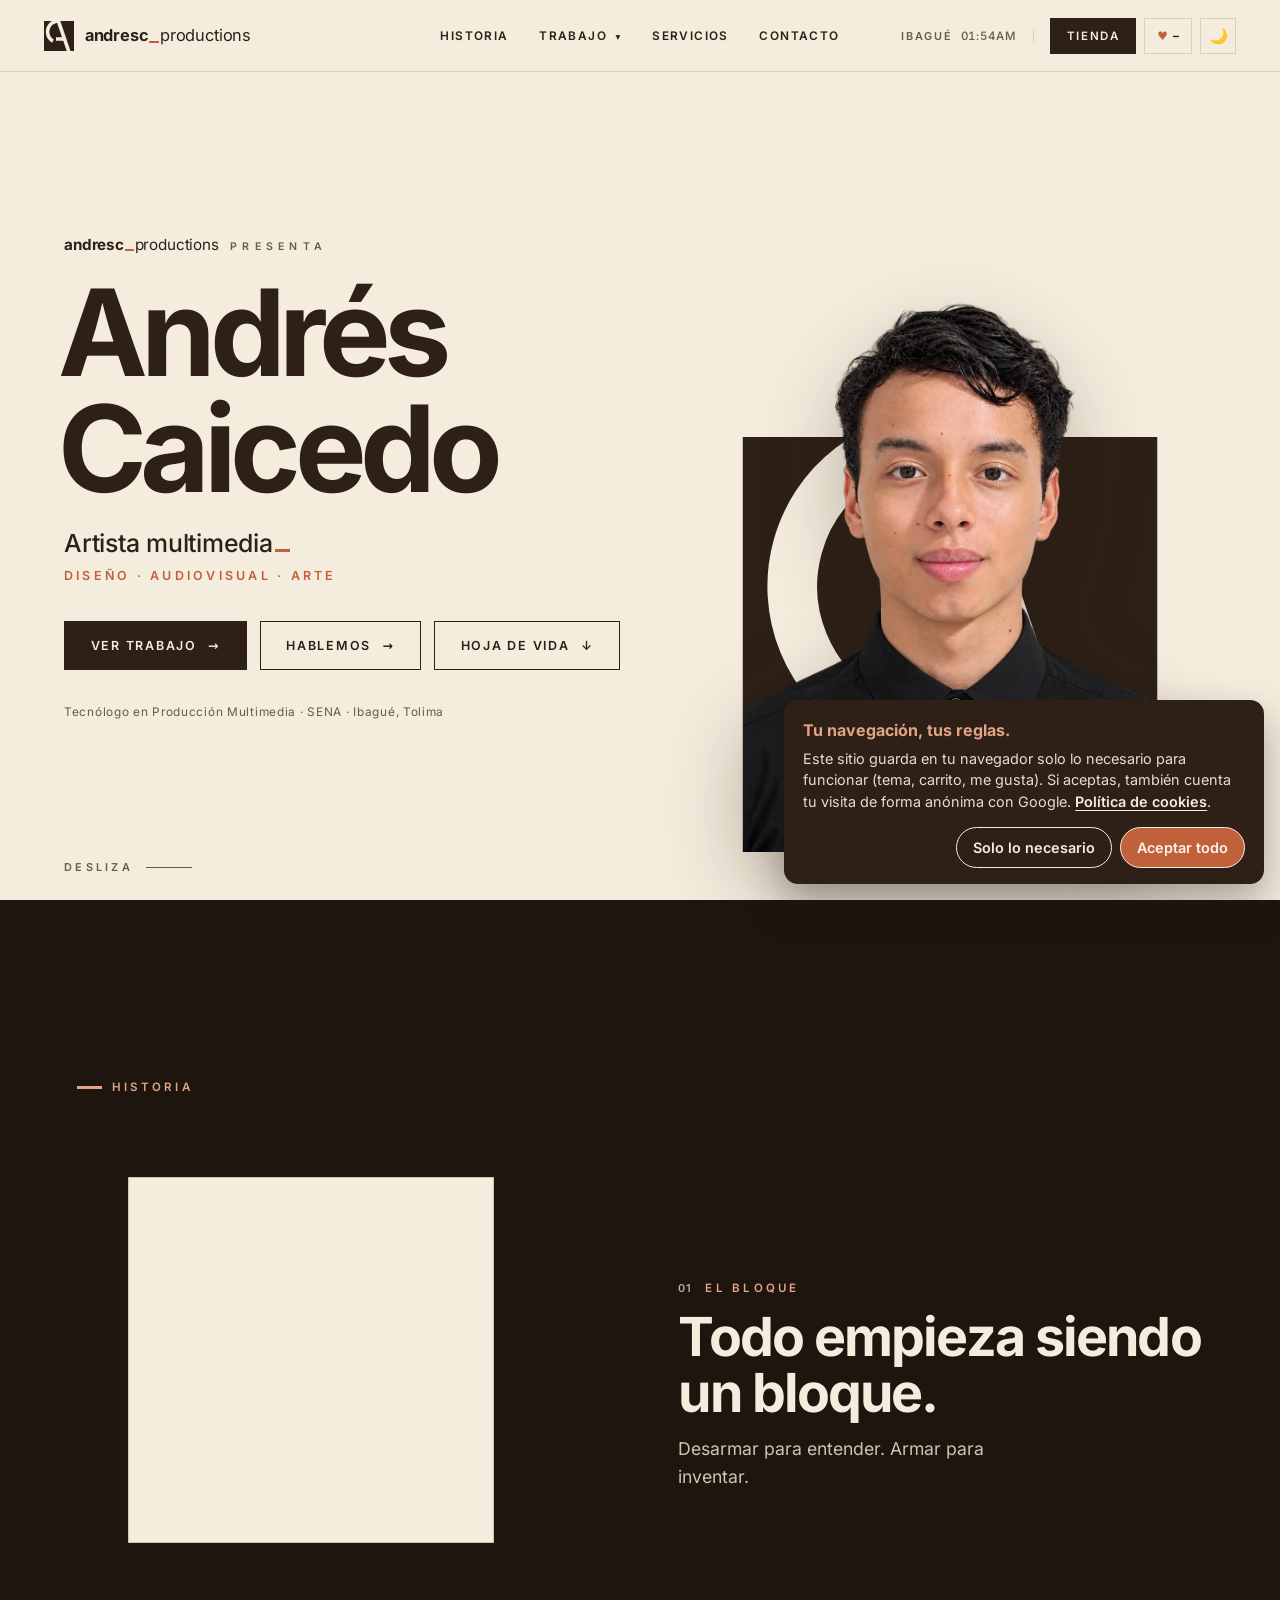
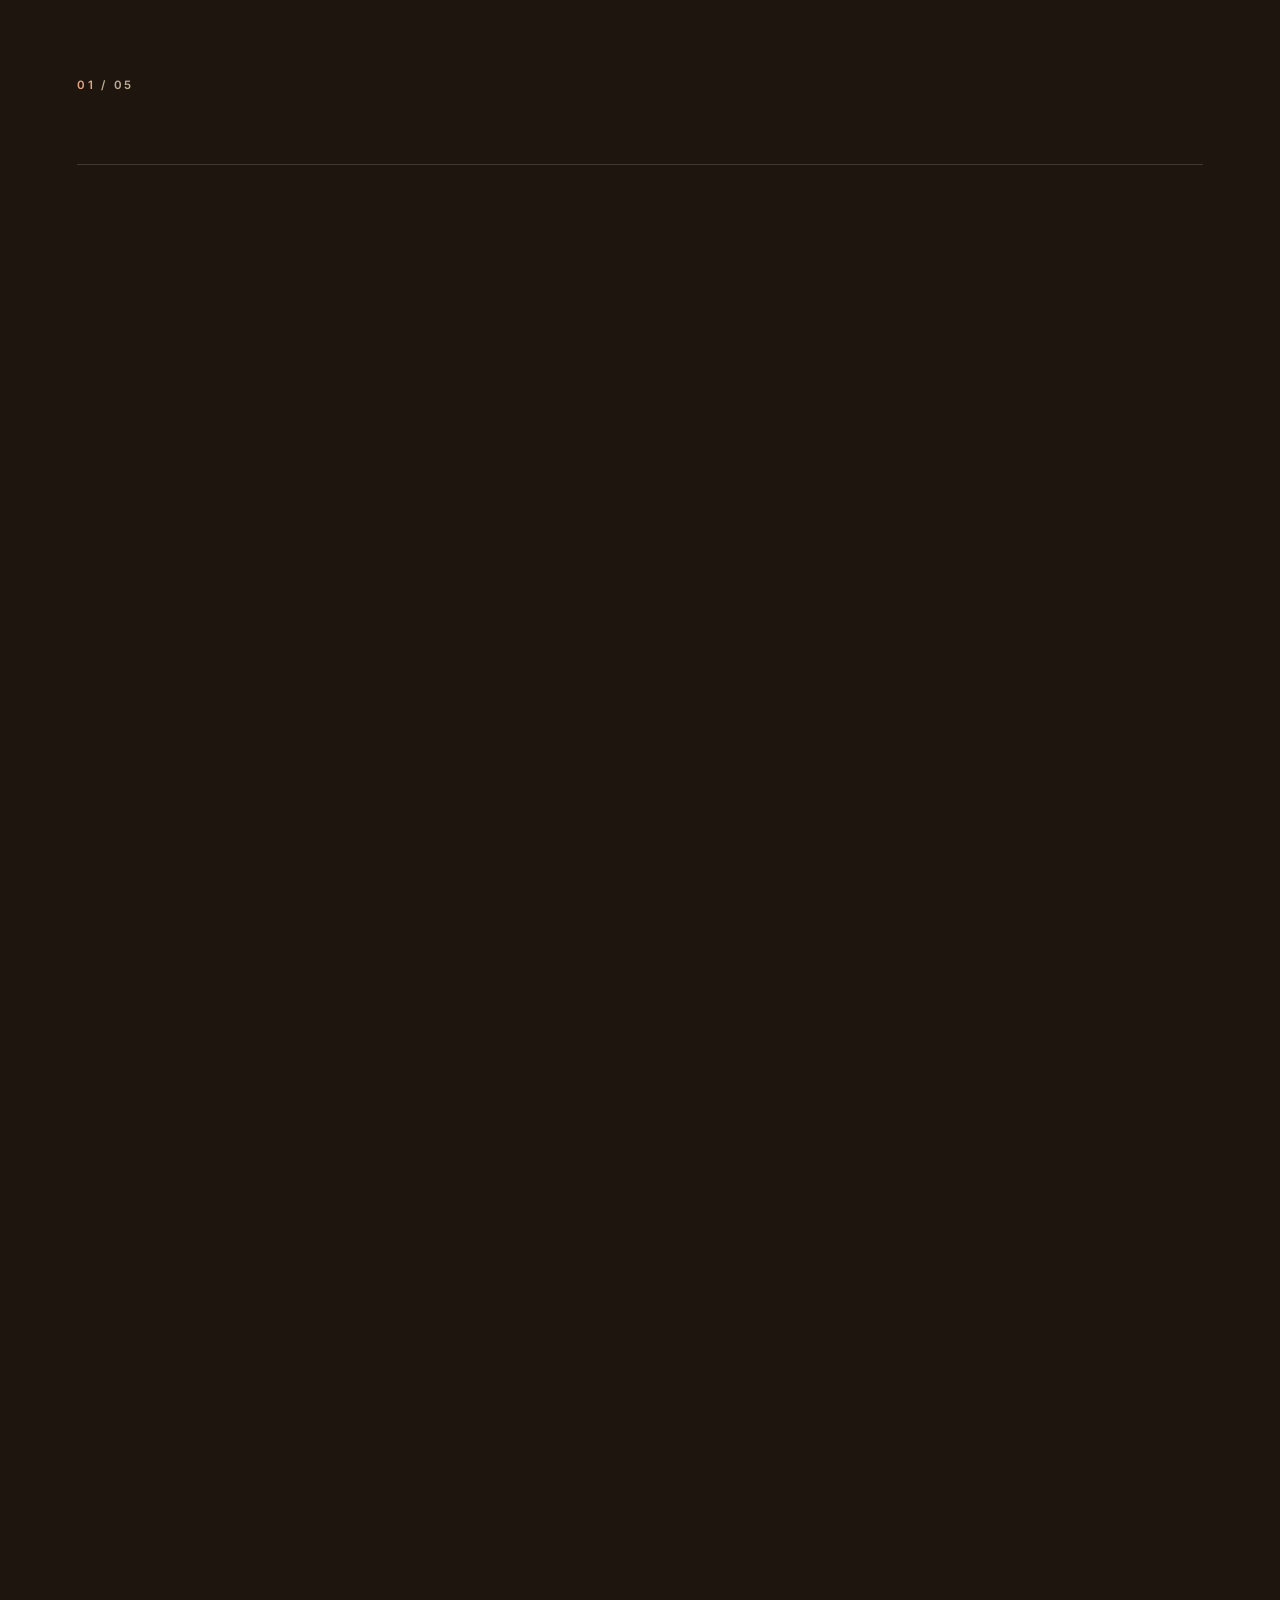
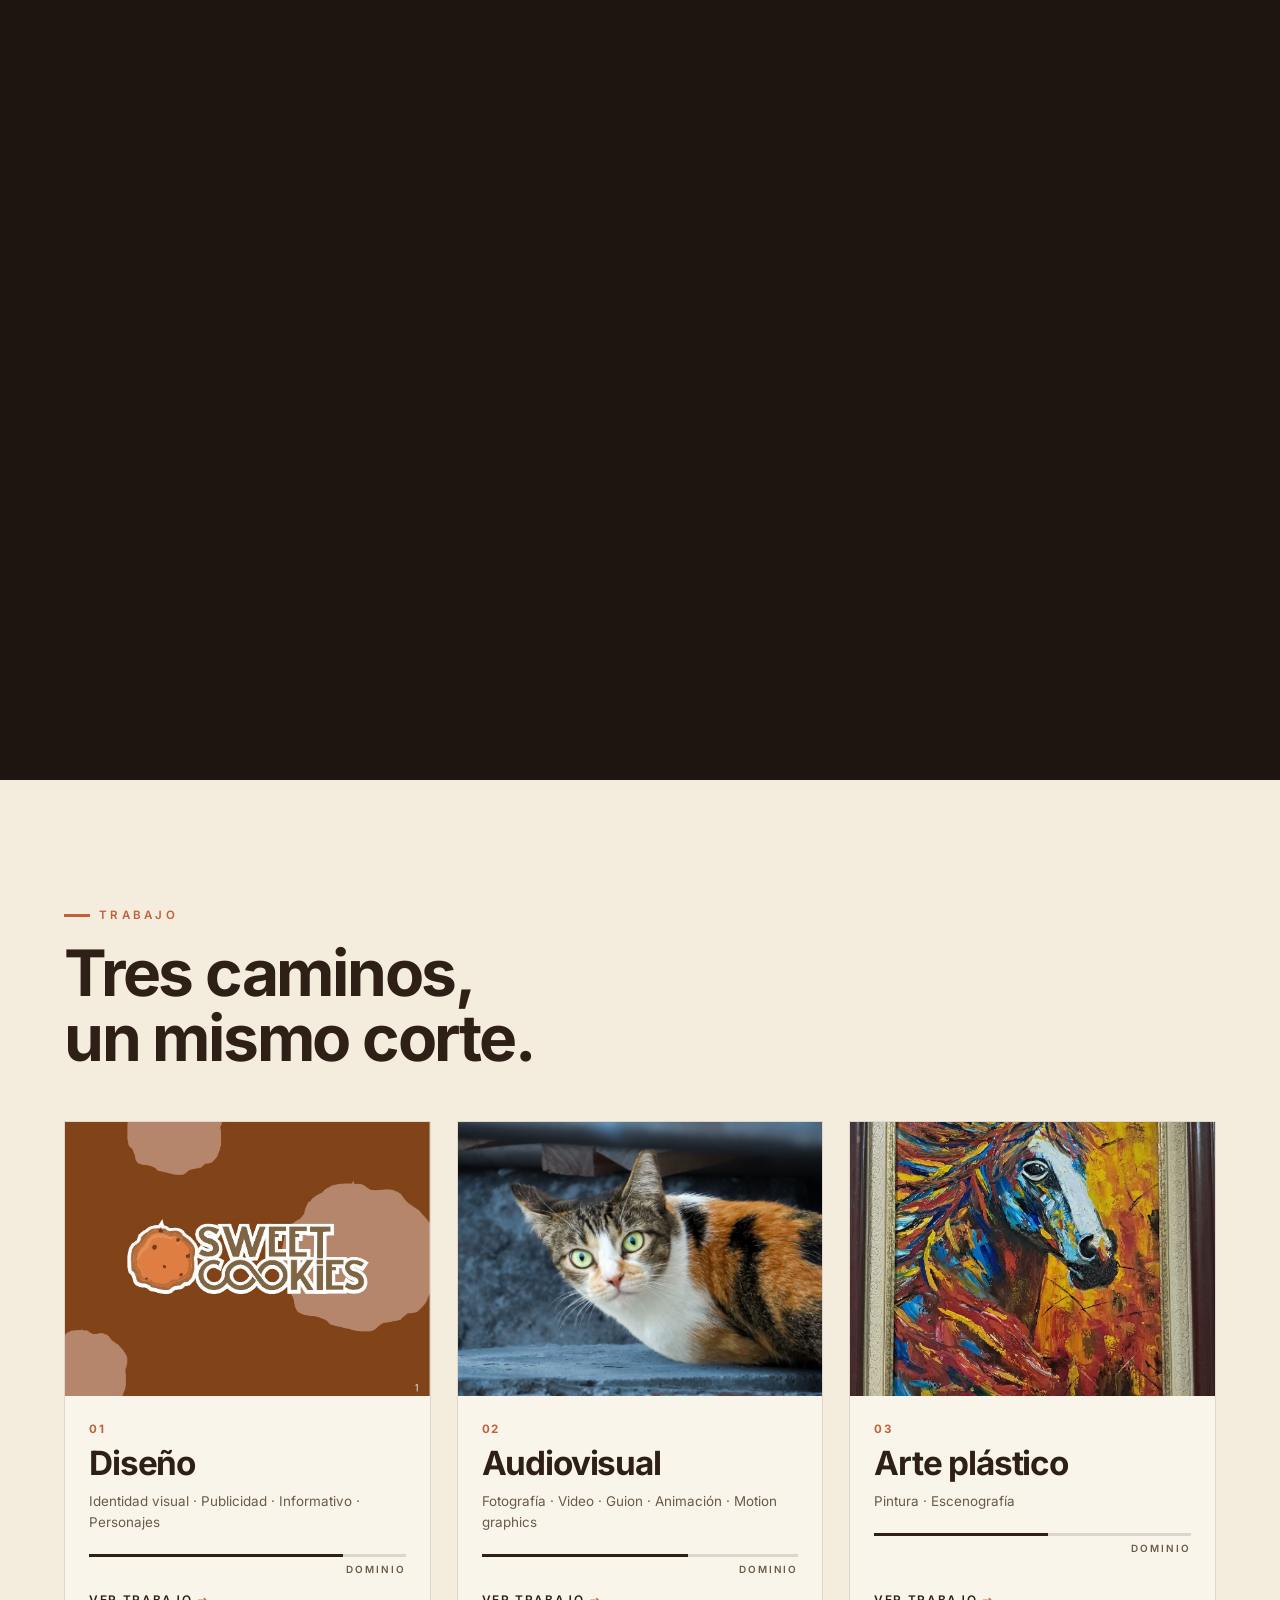
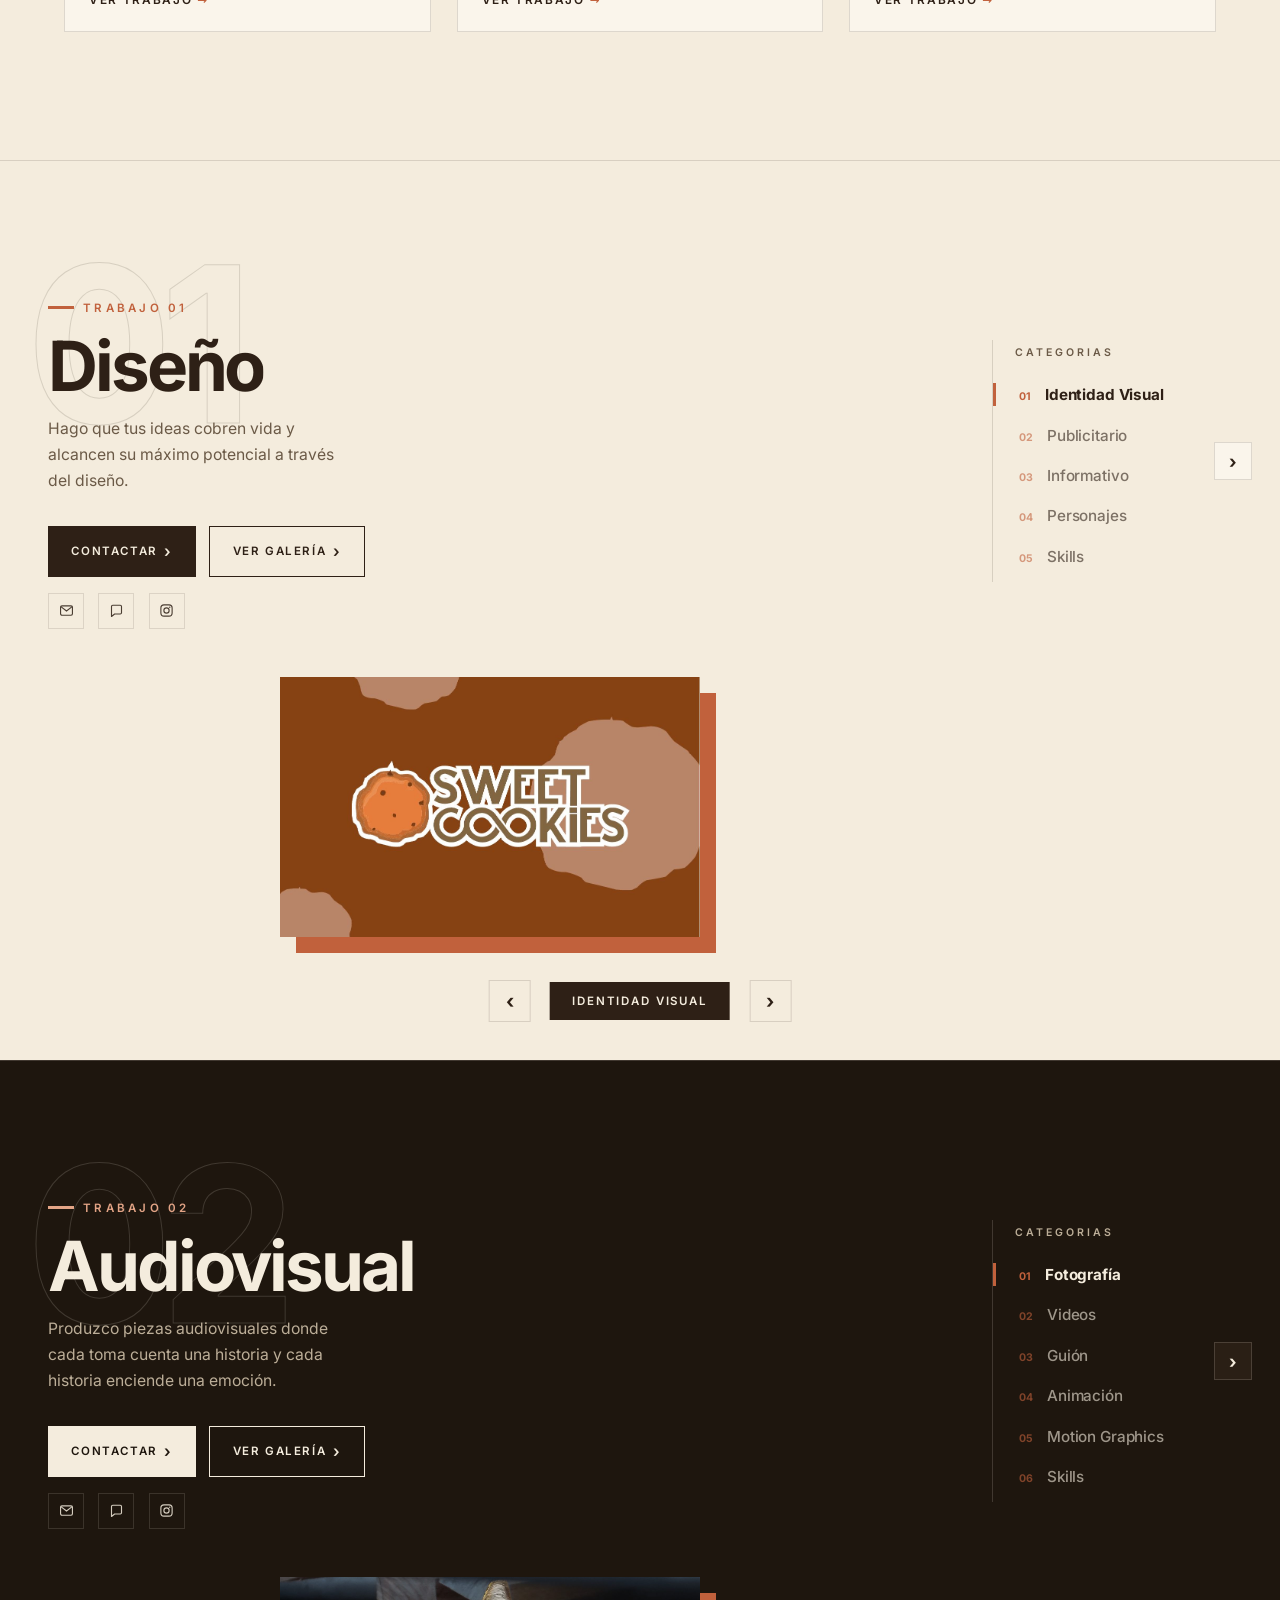
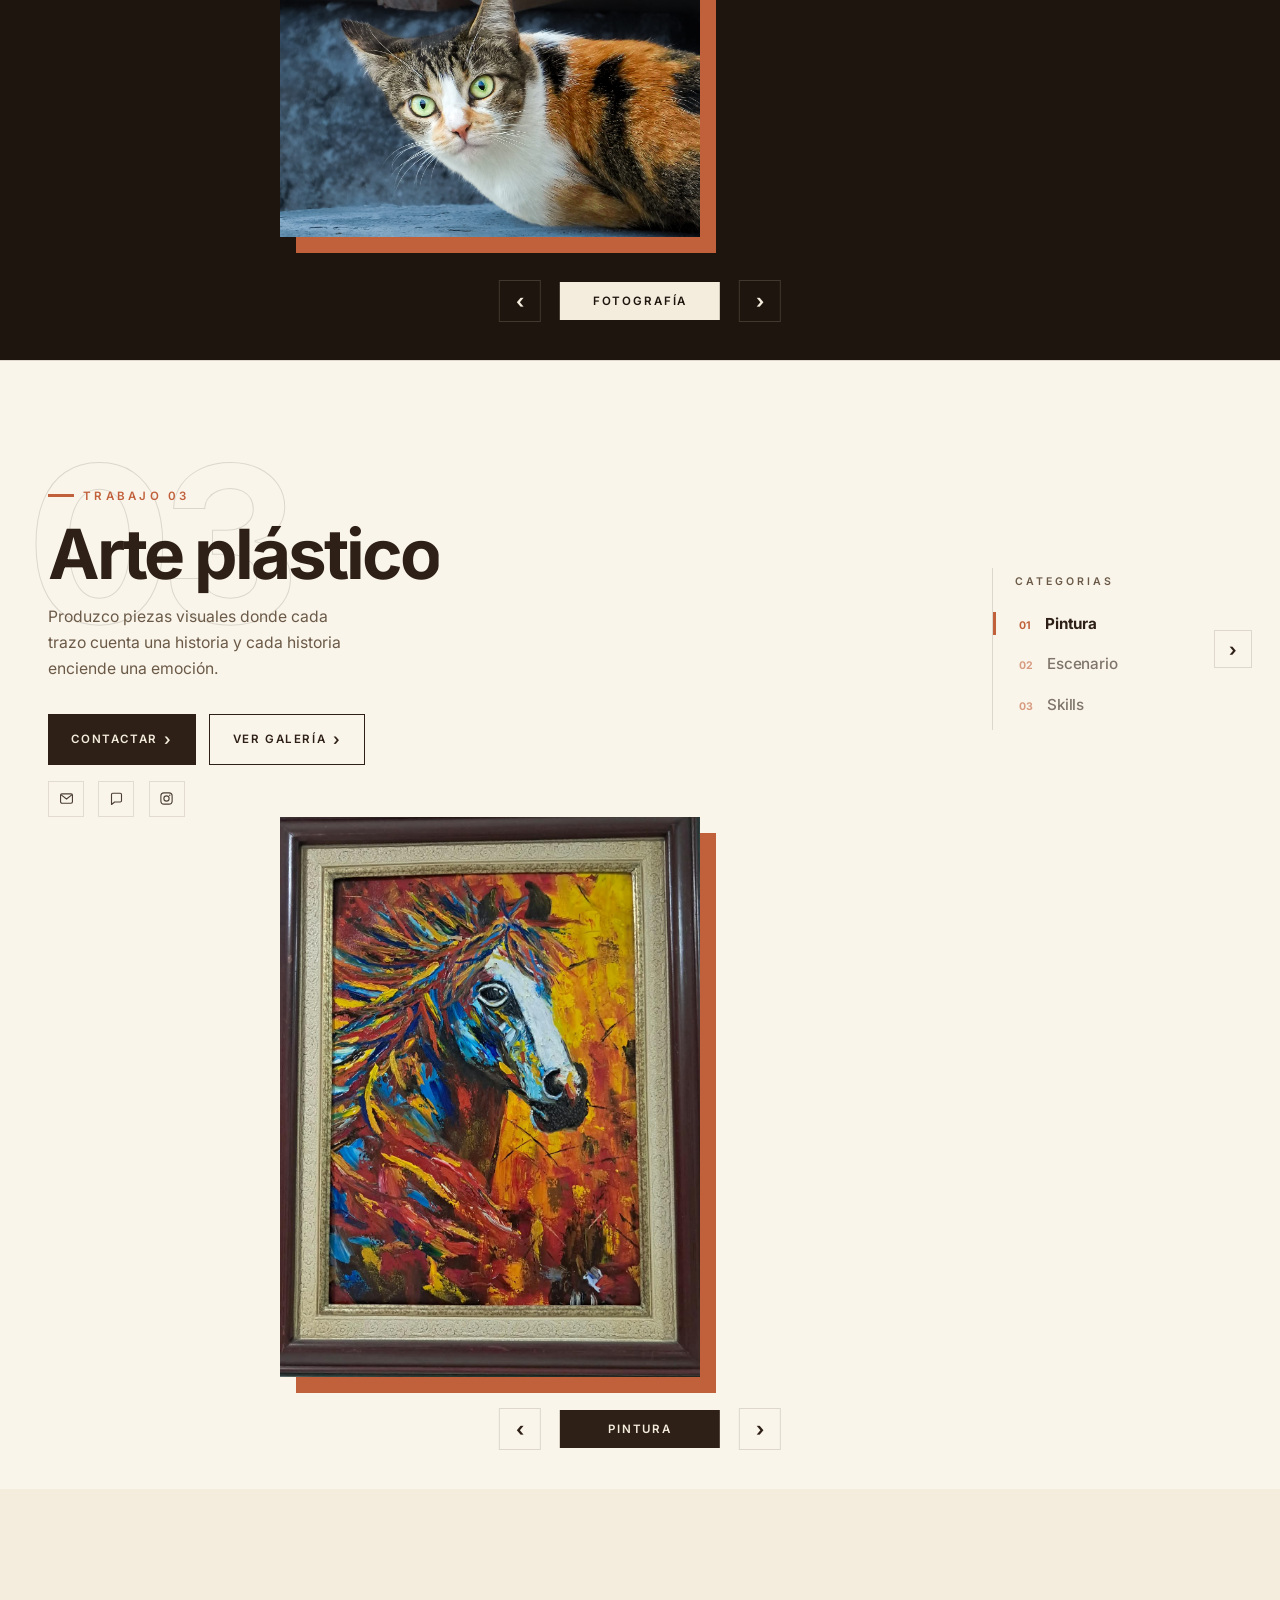
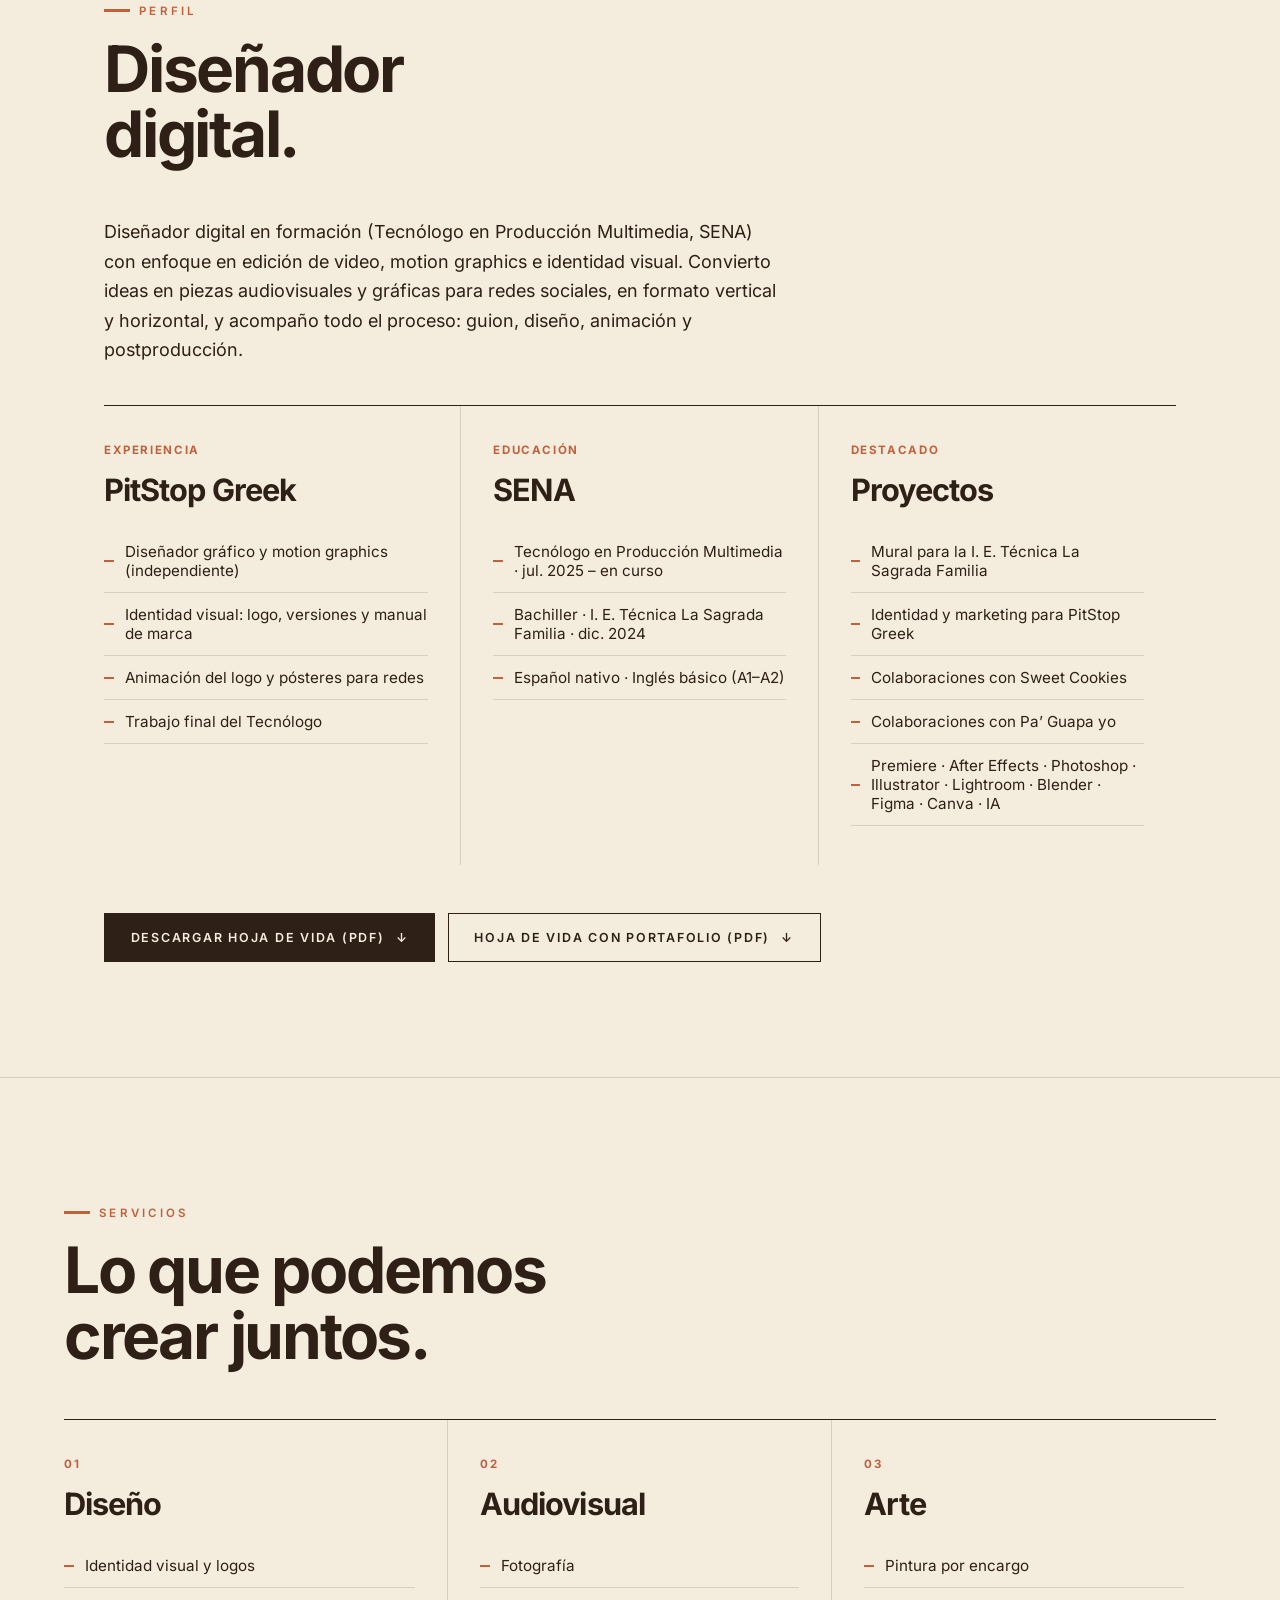
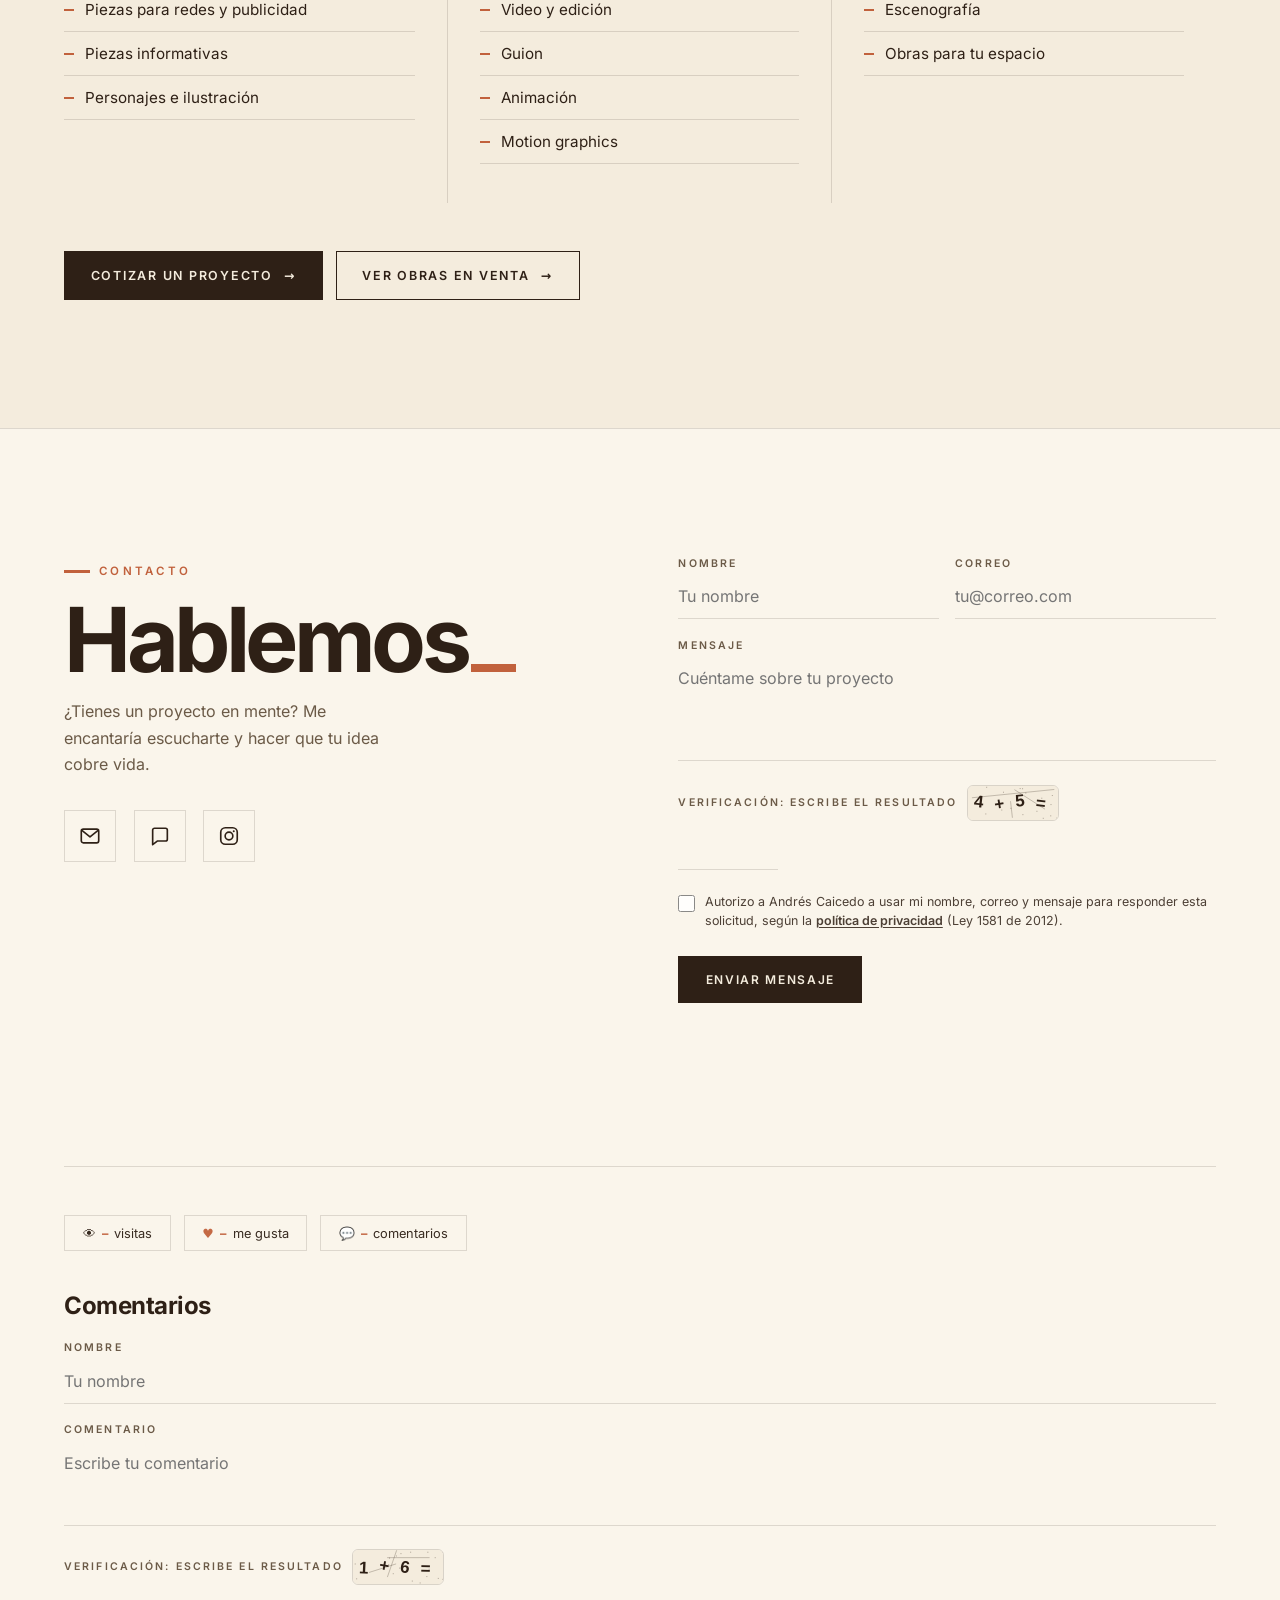
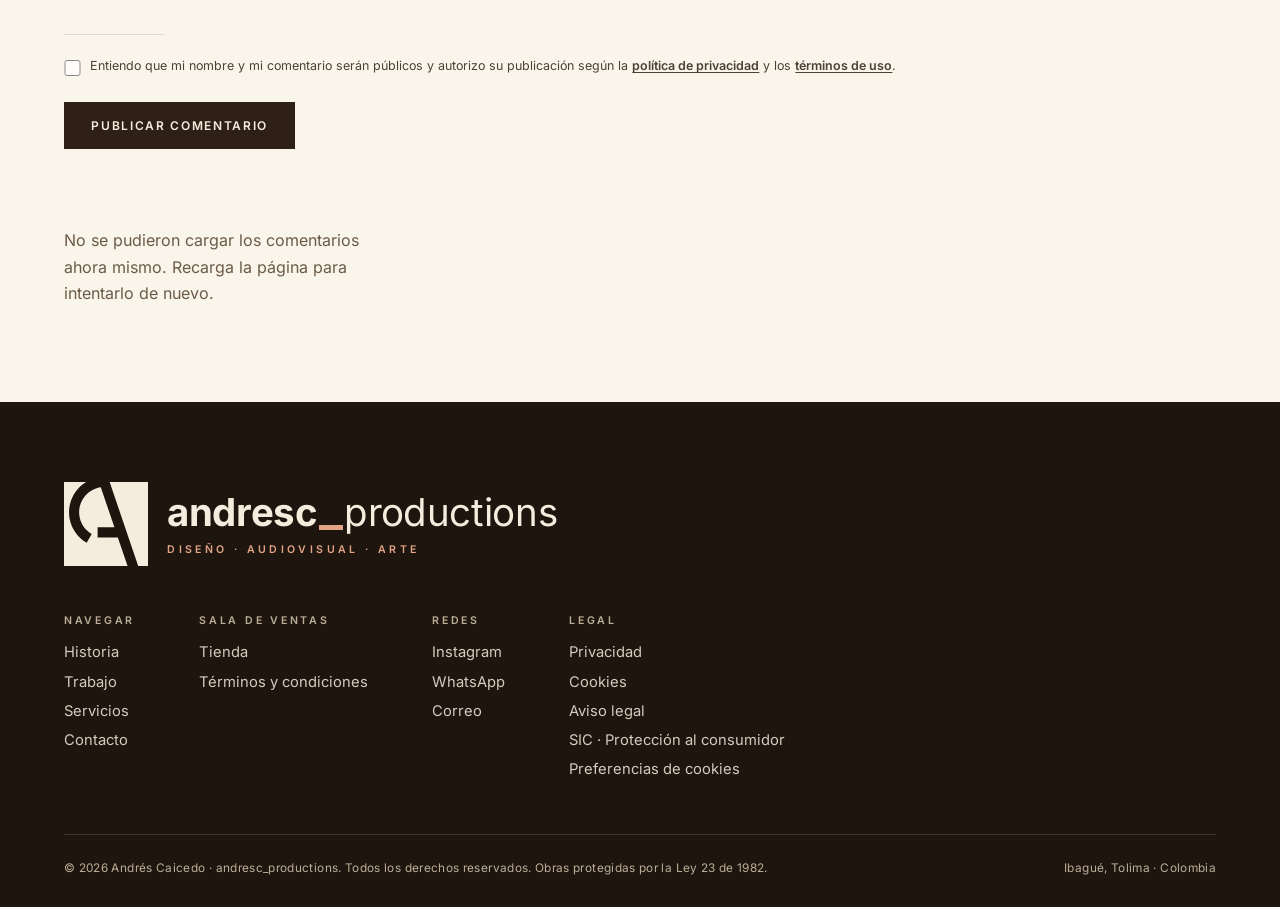
==== commit 832b3ce2: "Centrar foto y recuadro de portada" ====
--- a/index.html
+++ b/index.html
@@ -21,7 +21,7 @@
   <link rel="stylesheet" href="css/marca.css?v=20261112p">
   <link rel="stylesheet" href="seguridad/seguridad.css?v=20261004a">
   <link rel="stylesheet" href="legal/consentimiento.css?v=20261106a">
-  <link rel="stylesheet" href="css/perfil.css">
+  <link rel="stylesheet" href="css/perfil.css?v=2">
 </head>
 
 <body>
@@ -92,7 +92,7 @@
     <div class="portada-visual" aria-hidden="true">
       <span class="portada-bloque"></span>
       <svg class="portada-cortes" viewBox="0 0 100 100" focusable="false"><path d="M48 -14 L48 0 A36 36 0 0 0 30 67.18"/><path d="M43.49 -13.25 L86.51 113.25"/><path d="M68.4 60 L40 60"/></svg>
-      <img class="portada-cara" src="img/marca/andres_rostro.webp" alt="" width="900" height="1080" fetchpriority="high">
+      <img class="portada-cara" src="img/marca/andres_rostro.webp?v=2" alt="" width="900" height="1080" fetchpriority="high">
     </div>
     <a href="#historia" class="portada-bajar"><span>Desliza</span><i aria-hidden="true"></i></a>
   </section>
--- a/css/perfil.css
+++ b/css/perfil.css
@@ -9,3 +9,16 @@
 .hv-hoja{width:100%;max-width:860px;background:#fff;box-shadow:0 10px 40px rgba(0,0,0,.4)}
 .hv-hoja img{display:block;width:100%;height:auto}
 .hv-nota{color:#F4ECDD;font:400 .85rem Inter,sans-serif;margin-top:12px;text-align:center}
+
+/* Portada: foto y recuadro centrados y del mismo ancho */
+.portada-visual { --pw: min(78%, 500px, 56vh); }
+.portada-bloque, .portada-cortes { width: var(--pw); transform: translateX(-50%); }
+.portada-cara {
+  position: absolute; left: 0; right: 0; bottom: 0; margin: 0 auto;
+  width: var(--pw); max-width: none; max-height: none; height: auto; object-fit: contain;
+}
+.anima .portada-cara { translate: none; }
+@media (max-width: 980px) {
+  .portada-visual { --pw: min(70%, 420px); }
+  .portada-cara { height: auto; max-width: none; }
+}
